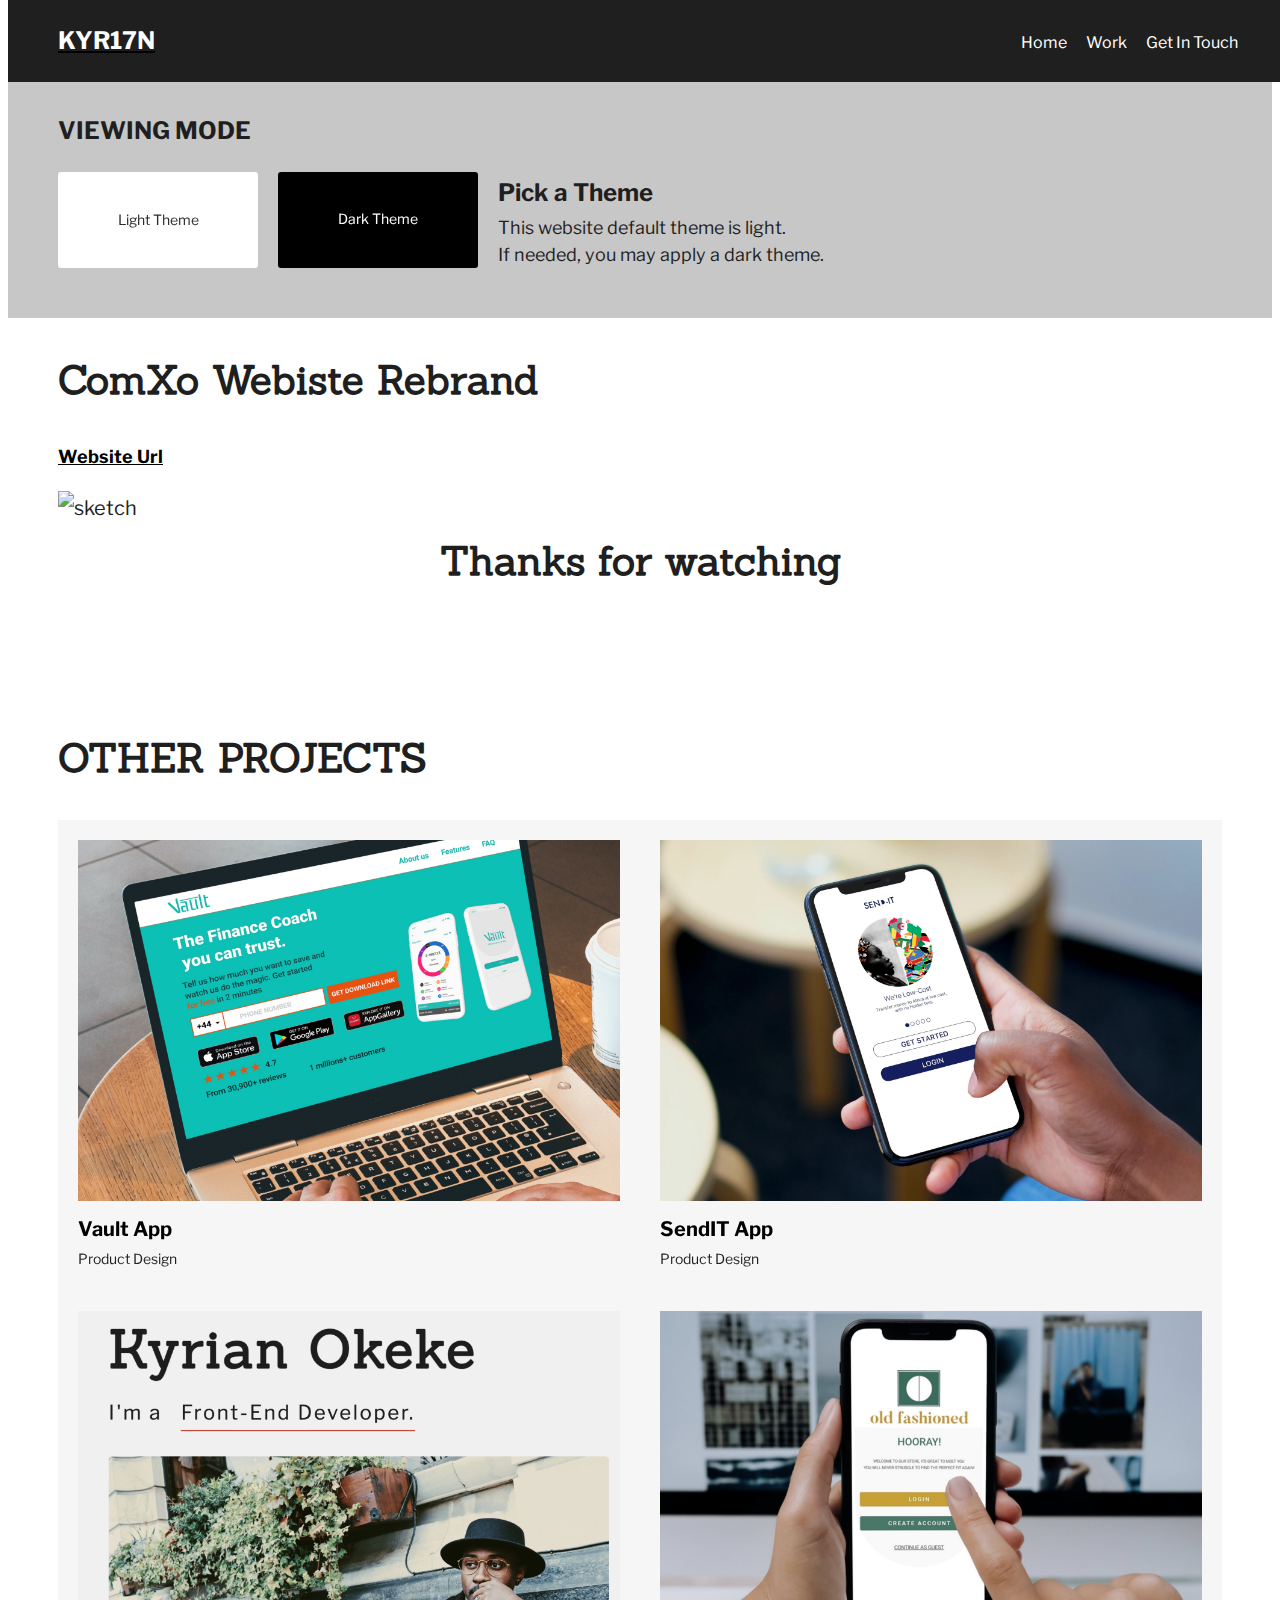
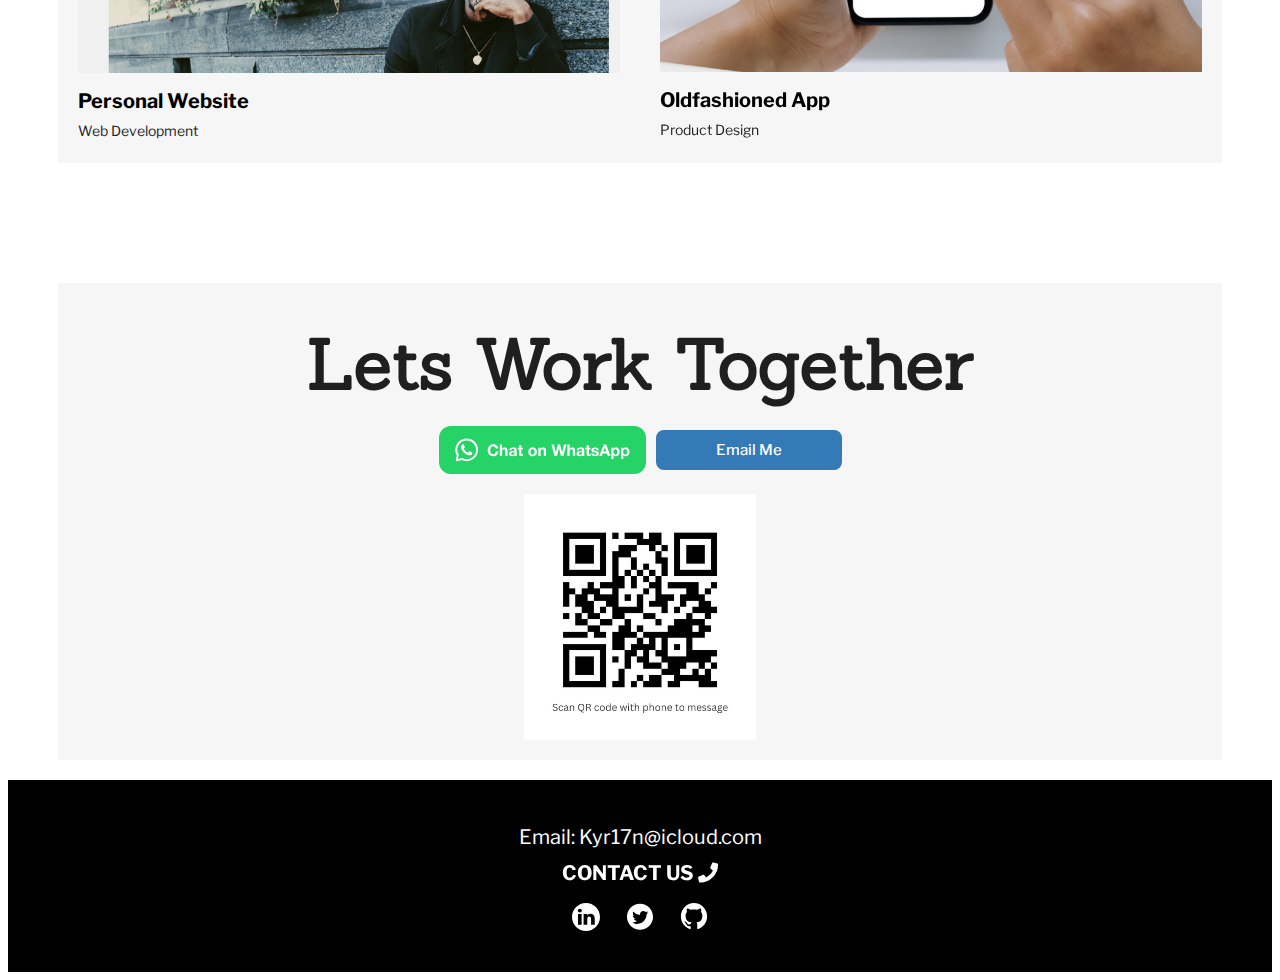
==== comxo.html @ 91126789 "update" ====
<!DOCTYPE html>
<html lang="en">

<head>
    <meta charset="UTF-8">
    <meta http-equiv="X-UA-Compatible" content="IE=edge">
    <meta name="viewport" content="width=device-width, initial-scale=1.0">
    <title>KyrianOkeke - Developer</title>
    <link rel="shortcut icon" href="assets/img/favicon.ico">
    <link rel="preconnect" href="https://fonts.googleapis.com">
    <link rel="preconnect" href="https://fonts.gstatic.com" crossorigin>
    <link href="https://fonts.googleapis.com/css2?family=Sanchez:ital@0;1&display=swap" rel="stylesheet">
    <link
        href="https://fonts.googleapis.com/css2?family=Libre+Franklin:ital,wght@0,100;0,200;0,300;0,400;0,500;0,600;0,700;1,100;1,200;1,300;1,400&display=swap"
        rel="stylesheet">
        <link rel="stylesheet" type="text/css"
        href="https://cdnjs.cloudflare.com/ajax/libs/normalize/8.0.1/normalize.min.css">
    <link rel="stylesheet" href="https://cdnjs.cloudflare.com/ajax/libs/font-awesome/5.15.3/css/all.min.css">
    <link rel="stylesheet" href="https://cdnjs.cloudflare.com/ajax/libs/animate.css/4.1.1/animate.min.css" />
    <link rel="stylesheet" type="text/css" href="assets/css/style.css">
    <link rel="stylesheet" type="text/css" href="assets/css/dark-theme.css">
</head>





<body>


    <div class="hamburger-menu">
        <div class="hamburger-icon-wrapper">
            <div class="hamburger-icon">
                <span></span>
                <span></span>
                <span></span>
            </div>
        </div>
        <ul class="menu-items">
            <li><a href="index.html">Home</a></li>
            <li><a href="index.html#work">Work</a></li>
            <li><a href="#contact">Contact</a></li>
        </ul>
    </div>

    <header class="page-header">
        <a href="index.html"  alt="kyrian logo image"> <h2 id="logo-image" class="page-header__item animate__animated animate__shakeY"> KYR17N</h2></a>

        <!-- <img src="assets/img/logo.svg" id="logo-image" class="page-header__item" alt="kyrian logo image"> -->


        <nav  id="nav-list" class="page-header__item">
            <ul role="menubar" class="navigation-list">
                <li role="presentation">
                    <a href="index.html" role="menuitem" class="navigation-list__item navigation-list__item--active">Home</a>
                </li>
                <li role="presentation">
                    <a href="index.html#work" role="menuitem"
                        class="navigation-list__item navigation-list__item--active ">Work</a>
                </li>
                <li role="presentation">
                    <a href="index.html#contact" role="menuitem" class="navigation-list__item navigation-list__item--active ">Get
                        In Touch</a>
                </li>

            </ul>
        </nav>
    </header>



    <div class="toggle-container__column">
        <!-- <div id="popup" class="popup-message">Scroll up to change to black theme☝🏽</div> -->
        <h2 class="toggle-container__column--h2">VIEWING MODE</h2>
        <div class="toggle-container__row">

            <button id="button_toggle_white" class="toggle-container__row--item hvr-grow"
            onclick="setBackgroundColor('white')">Light Theme</button>
        <button id="button_toggle_black" class="toggle-container__row--item hvr-grow"
            onclick="setBackgroundColor('black')">Dark Theme</button>


            <div class="toggle-container__row--item">
                <h2 class="text-padding">Pick a Theme</h2>
                <p class="text-padding"> This website default theme is light.<br>
                    If needed, you may apply a dark theme.
                </p>
            </div>
        </div>
    </div>

    <button onclick="scrollToTop()" id="backToTopBtn">
        <i class="fas fa-arrow-up"></i>
    </button>
    <main class="main">



        <section class="project-links">
            <div class="project-title">
            <h1>ComXo Webiste Rebrand</h1>
            </div>
            <h3> <a href="https://www.comxo.com">Website Url</a></h3>
                
                <div>
                    <img src="assets/img/projects/Oldfashioned/oldfashionedpg1.png" alt=" sketch " width="100%" height="auto">
                
                    <h1 class="thanks">Thanks for watching</h1>
                </div>
        

        <div id="other-projects">
            <h1>OTHER PROJECTS</h1>
            <!-- <div id="filter-buttons">
                <button class="filter-button active" data-category="all">All</button>
                <button class="filter-button active" data-category="ui-design">Design</button>
                <button class="filter-button active" data-category="development">Dev.</button>
            </div> -->
            <div class="project">
                <ul class="project-list">
                    <li class="item" data-category="ui-design">
                        <div class="project__item">
                            <div class="hvr-pulse-shrink">
                                <a href="vault.html" class="text-padding project-name"> <img
                                        src="assets/img/projects/Vault/vault-cover.png" class="project-image-cover"
                                        alt="kyrian hero image" width="100%" height="100%"> Vault App</a>
                                <p class="text-padding">Product Design</p>
                            </div>
                        </div>
                    </li>
                </ul>
                <ul class="project-list">
                    <li class="item" data-category="ui-design">
                        <div class="project__item">

                            <div class="hvr-pulse-shrink">
                                <a href="sendit.html" class="text-padding project-name"> <img
                                        src="assets/img/projects/Sendit/sendit-cover.png" class="project-image-cover"
                                        alt="kyrian hero image" width="100%" height="100%"> SendIT App</a>
                                <p class="text-padding">Product Design</p>
                            </div>
                        </div>
                    </li>
                </ul>
                


            </div>


            <div class="project">
                <ul class="project-list">
                    <li class="item" data-category="development">
                        <div class="project__item">

                            <div>
                                <a href="website.html" class="text-padding project-name"> <img src="assets/img/projects/website/website-cover.png" class="project-image-cover"
                                        alt="kyrian hero image" width="100%" height="100%"> Personal Website</a>
                                <p class="text-padding">Web Development</p>
                            </div>
                        </div>
                    </li>
                </ul>

                <ul class="project-list">
                    <li class="item" data-category="ui-design">
                        <div class="project__item">
                            <div class="hvr-pulse-shrink">
                                <a href="oldfashioned.html" class="text-padding project-name"> <img
                                        src="assets/img/projects/Oldfashioned/oldfashioned-cover.png"
                                        class="project-image-cover" alt="kyrian hero image" width="100%" height="100%">
                                    Oldfashioned App</a>
                                <p class="text-padding">Product Design</p>
                            </div>
                        </div>
                    </li>
                </ul>

            </div>

            <div class="project">
                <!-- <ul class="project-list">
                    <li class="item" data-category="development">
                        <div class="project__item">

                            <div>
                                <a href="#" class="text-padding project-name"> <img src="assets/img/projects/website/website-cover.png" class="project-image-cover"
                                        alt="kyrian hero image" width="100%" height="100%"> Personal Website</a>
                                <p class="text-padding">Web Development</p>
                            </div>
                        </div>
                    </li>
                </ul> -->
                <!-- <ul class="project-list">
                    <li class="item" data-category="development">
                        <div class="project__item">

                            <div>
                                <a href="#" class="text-padding project-name"> <img src="assets/img/blue_shades_color.png" class="project-image-cover"
                                        alt="kyrian hero image" width="100%" height="100%"> See project on GitHub</a>
                                <p class="text-padding">Web Development</p>
                            </div>
                        </div>
                    </li>
                </ul> -->
            </div>

        </div>


            <div id="contact">
                <div class="contact-container">
                    <h1>Lets Work Together</h1>
                    <!-- <a href="https://z0pwpeoz02m.typeform.com/to/NMuEanzP" target="_blank" rel="noopener noreferrer">
                    Get in touch
                </a><i class="fas fa-external-link-alt"></i> -->

                    <div class="contact-button__container">

                        <a aria-label="Chat on WhatsApp" href="https://wa.me/37067645911" class="whatsapp-button"
                            target="blank"> <img alt="Chat on WhatsApp"
                                src="assets/img/svg/WhatsAppButtonGreenLarge.svg" />
                        </a>

                        <a id="email-button" href="mailto:kyr17n@gmail.com">Email Me</a>
                    </div>
                    <img src="assets/img/QR_code.png" id="qr-code" width="20%" height="20%">

                </div>
</div>
            </section>

        
    </main>

    <footer class="page-footer1">


        <div class="page-footer">
            <!-- <p class="page-footer__paragraph"> Find me on</p> -->
            <div class="social-media">
                <div class="page-footer">
                    <p>Email: Kyr17n@icloud.com</p>
                    <a class="hvr-grow" href="tel:447564783844" >CONTACT US&nbsp;<i class="fas fa-phone"></i></a>
                </div>
                <!-- <p class="page-footer__paragraph"> Find me on</p> -->
                <a href="https://www.linkedin.com/in/kyrianokeke/" target="blank">
                    <svg class="social-media__item" height="28px"
                        style="fill-rule:evenodd;clip-rule:evenodd;stroke-linejoin:round;stroke-miterlimit:2;"
                        version="1.1" viewBox="0 0 512 512" width="30px" xml:space="preserve"
                        xmlns="http://www.w3.org/2000/svg" xmlns:serif="http://www.serif.com/"
                        xmlns:xlink="http://www.w3.org/1999/xlink">
                        <path
                            d="M256,0c141.29,0 256,114.71 256,256c0,141.29 -114.71,256 -256,256c-141.29,0 -256,-114.71 -256,-256c0,-141.29 114.71,-256 256,-256Zm-80.037,399.871l0,-199.921l-66.464,0l0,199.921l66.464,0Zm239.62,0l0,-114.646c0,-61.409 -32.787,-89.976 -76.509,-89.976c-35.255,0 -51.047,19.389 -59.889,33.007l0,-28.306l-66.447,0c0.881,18.757 0,199.921 0,199.921l66.446,0l0,-111.65c0,-5.976 0.43,-11.95 2.191,-16.221c4.795,-11.935 15.737,-24.299 34.095,-24.299c24.034,0 33.663,18.34 33.663,45.204l0,106.966l66.45,0Zm-272.403,-296.321c-22.74,0 -37.597,14.95 -37.597,34.545c0,19.182 14.405,34.544 36.717,34.544l0.429,0c23.175,0 37.6,-15.362 37.6,-34.544c-0.43,-19.595 -14.424,-34.545 -37.149,-34.545Z" />
                    </svg>
                </a>

                <a href="https://twitter.com/kyrianokeke/">
                    <svg class="social-media__item" enable-background="new 0 0 56.693 56.693" height="30px" id="Layer_2"
                        version="1.1" viewBox="0 0 56.693 56.693" width="30px" xml:space="preserve"
                        xmlns="http://www.w3.org/2000/svg" xmlns:xlink="http://www.w3.org/1999/xlink">
                        <path
                            d="M28.348,5.157c-13.6,0-24.625,11.027-24.625,24.625c0,13.6,11.025,24.623,24.625,24.623c13.6,0,24.623-11.023,24.623-24.623  C52.971,16.184,41.947,5.157,28.348,5.157z M40.752,24.817c0.013,0.266,0.018,0.533,0.018,0.803c0,8.201-6.242,17.656-17.656,17.656  c-3.504,0-6.767-1.027-9.513-2.787c0.486,0.057,0.979,0.086,1.48,0.086c2.908,0,5.584-0.992,7.707-2.656  c-2.715-0.051-5.006-1.846-5.796-4.311c0.378,0.074,0.767,0.111,1.167,0.111c0.566,0,1.114-0.074,1.635-0.217  c-2.84-0.57-4.979-3.08-4.979-6.084c0-0.027,0-0.053,0.001-0.08c0.836,0.465,1.793,0.744,2.811,0.777  c-1.666-1.115-2.761-3.012-2.761-5.166c0-1.137,0.306-2.204,0.84-3.12c3.061,3.754,7.634,6.225,12.792,6.483  c-0.106-0.453-0.161-0.928-0.161-1.414c0-3.426,2.778-6.205,6.206-6.205c1.785,0,3.397,0.754,4.529,1.959  c1.414-0.277,2.742-0.795,3.941-1.506c-0.465,1.45-1.448,2.666-2.73,3.433c1.257-0.15,2.453-0.484,3.565-0.977  C43.018,22.849,41.965,23.942,40.752,24.817z" />
                    </svg>
                </a>

                <!--github logo icon-->
                <a href="https://github.com/Kyr17n" target="blank">

                    <svg class="social-media__item" height="30px" id="Layer_3"
                        style="enable-background:new 0 0 512 512;" version="1.1" viewBox="0 0 512 512" width="30px"
                        xml:space="preserve" xmlns="http://www.w3.org/2000/svg"
                        xmlns:xlink="http://www.w3.org/1999/xlink">

                        <g>
                            <path class="st0"
                                d="M256,32C132.3,32,32,134.8,32,261.7c0,101.5,64.2,187.5,153.2,217.9c11.2,2.1,15.3-5,15.3-11.1   c0-5.5-0.2-19.9-0.3-39.1c-62.3,13.9-75.5-30.8-75.5-30.8c-10.2-26.5-24.9-33.6-24.9-33.6c-20.3-14.3,1.5-14,1.5-14   c22.5,1.6,34.3,23.7,34.3,23.7c20,35.1,52.4,25,65.2,19.1c2-14.8,7.8-25,14.2-30.7c-49.7-5.8-102-25.5-102-113.5   c0-25.1,8.7-45.6,23-61.6c-2.3-5.8-10-29.2,2.2-60.8c0,0,18.8-6.2,61.6,23.5c17.9-5.1,37-7.6,56.1-7.7c19,0.1,38.2,2.6,56.1,7.7   c42.8-29.7,61.5-23.5,61.5-23.5c12.2,31.6,4.5,55,2.2,60.8c14.3,16.1,23,36.6,23,61.6c0,88.2-52.4,107.6-102.3,113.3   c8,7.1,15.2,21.1,15.2,42.5c0,30.7-0.3,55.5-0.3,63c0,6.1,4,13.3,15.4,11C415.9,449.1,480,363.1,480,261.7   C480,134.8,379.7,32,256,32z" />
                        </g>
                    </svg>
                </a>

            </div>
        </div>
    </footer>


    <script src="assets/js/work.js"></script>
    
    <script src="assets/js/vanta.globe.min.js"></script>
    
</body>

</html>
---- assets/css/style.css ----
.element {
  opacity: 0;
  transition: opacity 0.5s 0.3s; /* Delayed transition with 0.5s delay */
}

.element.animate {
  opacity: 1;
}

  
  
.hvr-grow {
    display: inline-block;
    vertical-align: middle;
    transform: translateZ(0);
    box-shadow: 0 0 1px rgba(0, 0, 0, 0);
    backface-visibility: hidden;
    -moz-osx-font-smoothing: grayscale;
    transition-duration: 0.3s;
    transition-property: transform;
}

.hvr-grow:hover,
.hvr-grow:focus,
.hvr-grow:active {
    transform: scale(1.1);
}


/* Pulse Shrink */
@-webkit-keyframes hvr-pulse-shrink {
    to {
      -webkit-transform: scale(0.9);
      transform: scale(0.9);
    }
  }
  @keyframes hvr-pulse-shrink {
    to {
      -webkit-transform: scale(0.9);
      transform: scale(0.9);
    }
  }
  .hvr-pulse-shrink {
    display: inline-block;
    vertical-align: middle;
    -webkit-transform: perspective(1px) translateZ(0);
    transform: perspective(1px) translateZ(0);
    box-shadow: 0 0 1px rgba(0, 0, 0, 0);
  }
  .hvr-pulse-shrink:hover, .hvr-pulse-shrink:focus, .hvr-pulse-shrink:active {
    -webkit-animation-name: hvr-pulse-shrink;
    animation-name: hvr-pulse-shrink;
    -webkit-animation-duration: 0.9s;
    animation-duration: 0.9s;
    -webkit-animation-timing-function: linear;
    animation-timing-function: linear;
    -webkit-animation-iteration-count: infinite;
    animation-iteration-count: infinite;
    -webkit-animation-direction: alternate;
    animation-direction: alternate;
  }
  
  /* Push */
  @-webkit-keyframes hvr-push {
    50% {
      -webkit-transform: scale(0.8);
      transform: scale(0.8);
    }
    100% {
      -webkit-transform: scale(1);
      transform: scale(1);
    }
  }
  @keyframes hvr-push {
    50% {
      -webkit-transform: scale(0.8);
      transform: scale(0.8);
    }
    100% {
      -webkit-transform: scale(1);
      transform: scale(1);
    }
  } 

.popup-message {
    position: fixed;
    top: 200px;
    left: 50%;
    transform: translateX(-50%);
    background-color: lightgray;
    color: #000000;
    padding: 10px 20px;
    border-radius: 5px;
    box-shadow: 0 2px 4px rgba(0, 0, 0, 0.2);
    font-size: 16px;
    z-index: 9999;
}


#typed-text {
    border-bottom: 2px solid #e34234;
    margin: 0;
}


@keyframes blink-animation {

    0%,
    100% {
        opacity: 0;
    }

    50% {
        opacity: 1;
    }
}


#filter-buttons {
    display: inline-block;
    background-color: rgba(128, 128, 128, 0.195);
    margin-bottom: 20px;
}

.filter-button {
    margin: 0px;
    padding: 6px 12px;
    border: none;
    border-radius: 0px;
    background: none;
    color: #000000;
    cursor: pointer;
}

.filter-button:focus {
    outline: none;
    color: #ffffff;
    border: 1px solid #e34234;
    background-color: #e34234;
}

.filter-button:hover {
    text-decoration: none;
    background-color:#e34234;
    color: #fff;
}




#backToTopBtn {
    display: none;
    position: fixed;
    bottom: 20px;
    right: 20px;
    z-index: 99;
    font-size: 16px;
    padding: 10px;
    border: 2px solid#e34234;
    background-color:#e34234;;
    color: #fff;
    cursor: pointer;
}

#backToTopBtn.show {
    display: block;
}

.project-title {
    position: sticky;
    top: 82px; /* Adjust the value to be equal to the height of your page header */
    background-color: #fff; /* Adjust the background color if needed */
    z-index: 999; /* Adjust the z-index as per your requirement */
    /* Other styles for the sticky element */
}

body {
    font-family: 'Libre Franklin', sans-serif;
    font-weight: 400;
    font-size: 20px;
    line-height: 1.75;
    transition: background-color 0.3s ease;
    background-color: #ffffff;
    color: #1f1f1f;

}

.main {
    padding-left: 150px;
    padding-right: 150px;
}

a {
    color: black;
    text-decoration: underline;
}

a:visited {

    text-decoration: none;
}

a:hover,
a:focus {

    border-bottom: 2px solid black;

}

a:active {
    color: black;
}


* {
    box-sizing: border-box;
}


.navigation-list__item {
    font-size: 16px;
    color: #808080;
    text-decoration: none;
    
}

.navigation-list__item:hover,
.navigation-list__item:focus {

    color: rgb(255, 255, 255);
    text-decoration: none;
    border-bottom: 2px solid #e34234;
}

.navigation-list__item--active {

    color: rgb(255, 255, 255);
}


.navigation-list {
    list-style-type: none;
    display: inline;

}

.navigation-list li {
    display: inline-block;
    margin-left: 15px;
}



.info {
    list-style-type: none;
    padding: 0;
    margin: 20px 0 0 0;

}

.info h2 {
    font-weight: 400;
    font-size: 20px;
    font-style: italic;
    padding-bottom: 10px;
    margin: 0;

}

.info li {
    display: inline-block;
    justify-content: space-between;
    margin-right: 30px;
}

.info span {
    font-weight: bold;
    font-style: normal;
    font-style: normal;
}

h1 {
    font-family: 'Sanchez', serif;
    font-size: 40px;
}

h2 {
    font-family: 'Libre Franklin', sans-serif;
    font-weight: 700;
    font-size: 24px;
}

h3 {
    font-family: 'Libre Franklin', sans-serif;
    font-weight: 700;
    font-size: 18px;
}



button {
    border: none;
    font-family: inherit;
    background-color: black;
    color: white;
    text-decoration: none;
    padding: 10px;
    border-radius: 3px;
    border-bottom: 2px solid rgba(0, 0, 0, 0.3);
}


button:hover,
button:focus {
    opacity: 0.8;
    transition: 100ms;
}
button:active {
    opacity: 0.8;
}
button:visited {
    opacity: 0.8;
}
#button_toggle_black {
    height: auto;
    width: 100px;
    background-color: #000000;
    color: #ffffff;
    font-size: 14px;
    padding: 0;
    cursor: pointer;
    padding: 5px;
}

#button_toggle_white {
    height: auto;
    width: 100px;
    background-color: #ffffff;
    color: #2b2b2b;
    font-size: 14px;
    border: none;
    padding: 0;
    cursor: pointer;



}



.profile__portrait {
    float: left;
    max-width: 50vw;
    margin-right: 40px;
    border-radius: 1%;
}


.toggle-container__column {

    background-color: rgba(111, 109, 109, 0.382);
    padding: 50px 150px 50px 150px;
    margin-top: 20px;

}


.toggle-container__row {

    width: 100%;
    display: flex;
}

.toggle-container__row p {

    font-size: 20px;
}
.toggle-container__row--item h2 span{
font-size: 18px;

}

.toggle-container__row--item p{
    font-size: 18px;
    line-height: 1.5;
    
    }
.toggle-container__row--item {
    margin-right: 20px;
    flex: 1 1 100px;
    max-width: 500px;
    max-height: auto;
    justify-content: space-between;
}
.toggle-container__column--h2 {
    padding-top: 20px;
}
.toggle-container__row--item:nth-child(2) {
    max-width: 200px;
    height: auto;
}

.toggle-container__row--item:nth-child(1) {
    max-width: 200px;
    height: auto;
}

.toggle-container__row--item:nth-child(3) {
    margin-right: 0px;
    margin-left: 0px;
    flex-basis: 400px;
    max-width: 500px;
    max-height: auto;
    font-size: 12px;
}

.text-padding {
    margin: 0;

}


#about-heading {
    padding: 50px 0px 20px 0px;
}

.hero-paragraph span {
    position: absolute;
}

#work {
    padding: 50px 0px 0px 0px;
}
#work h1 {
    padding: 10px 0px 0px 0px;
}
#other-projects{
    padding: 70px 0px 20px 0px;
}

.page-footer1 {
    width: 100%;
    color: #ffffff;
    background-color: #000000;
    padding: 20px 100px 20px 100px;
    clear: both;
    display: flex;
    flex-direction: row;
    text-align: center;



}

.page-footer {
    flex: 1 1 500px;
}

.page-footer p {
    margin-bottom: 0px;
}

.page-footer a {
    color: #fff;
    font-weight: 700;
    text-decoration: none;
   
}

.page-header {
    background-color: #1f1f1f;
    display: flex;
    width: 100%;
    padding: 20px 50px 20px 50px;
    position: fixed;
    top: 0;
    z-index: 999;
    align-items: center;
  
}

.page-header__item {
    flex: 0 1 50px;
    justify-content: space-between;

}

.page-header__item:last-child {
    flex-grow: 1;
    text-align: right;
}

.social-media__item {
    justify-content: space-between;
    margin: 10px;
    fill: white;
    text-decoration: none;
}


.hero-heading {
    font-size: 80px;
    padding-top: 20px;
    margin: 0;
    padding: 0;
    text-align: left;
    letter-spacing: 3px;
}

.hero-paragraph {
    font-size: 30px;
    text-align: left;
    margin: 0;
    letter-spacing: 3px;
}


#logo-image {
    
    color: #fff;
   
    text-decoration: none;
    margin: 0px;
}

.project {

    background-color: rgba(128, 128, 128, 0.074);
    display: flex;
    flex-direction: row;
    justify-content: space-evenly;

}

.project-list {
    display: flex;
    flex-direction: row;
    list-style: none;
    margin: 0px;
    padding: 20px;
    flex: 0 1 100%;
    max-width: 1000px;
    max-height: auto;
 

}

.project-list a {
    text-decoration: none;
    font-weight: bold;
}

.project-list a:hover {
    border-bottom: none;

}
.project-name:hover,
focus {
    text-decoration: underline;
   

}

.project-list p {
    font-size: 14px;
}


#contact {
    padding: 50px 0px 20px 0px;
    /* margin-top: 30px; */
    margin-bottom: 0px;
    text-align: center;
   
}

.contact-container {
    display: flex;
    flex-direction: column;
    margin-top: 50px;
    padding: 20px 0px 20px 0px;
    /* border: 1px solid gray; */
    background-color: rgba(128, 128, 128, 0.074);
    align-items: center;
    justify-content: center;
    

}


.contact-container a {
    margin-right: 10px;
    font-size: 20px;
    font-weight: 600;
}

#contact h1 {
    font-size: 70px;
    margin: 0;
}

.contact-button__container {
    display: inline-block;
    justify-content: center;

}


.contact-button__container {
    display: flex;
    justify-content: center;
    align-items: center;
}

.contact-button__container a {
    display: flex;
    align-items: center;
    text-decoration: none;
    margin-right: 10px;
}

.contact-button__container a:last-child {
    margin-right: 0;
}
.tools-section-wrapper{
    margin-bottom: 20px;
    padding: 20px;

background-color:rgba(128, 128, 128, 0.074);
}

.tools-section{
    display: flex;
    flex-wrap: wrap;
    justify-content: space-around;
}

.tools-section__item{
   
    align-items: center;
    flex-basis: 300px;
    
padding: 50px 50px 50px 50px;
}
.skills-wrapper {
   
    display: flex;
    justify-content: space-between;


}


.skills-column {
   
    flex-grow: 1;
    flex-shrink: 1;
    flex-basis: 1500px;
    
    background-color: rgba(128, 128, 128, 0.074);
    max-width: 1500px;
    padding: 20px;


}

.skills-column:first-child {
    margin-right: 40px;


}

.skills-column h2 {
    margin-top: 0;
    margin-bottom: 30px;
}

.professional-skills-container {
    margin: 0;
    padding: 0;
}

.personal-skills-container {
    margin: 0;
    padding: 0;
}

.professional-skills__item {
    list-style-type: none;
    margin-bottom: 30px;
    font-size: 14px;
    border-bottom: 1px solid rgba(128, 128, 128, 0.195);
    padding-bottom: 5px;
    font-weight: 500;
}

.personal-skills__item {
    list-style-type: none;
    margin-bottom: 30px;
    font-size: 14px;
    font-weight: 500;
    border-bottom: 1px solid rgba(128, 128, 128, 0.195);
    padding-bottom: 5px;
}

#skills {
    padding: 50px 0px 0px 0px;
}

.experience-section {
    flex-grow: 1;
    flex-shrink: 1;
    flex-basis: 500px;
   
    background-color: rgba(128, 128, 128, 0.074);
    max-width: 1000px;
    max-height: auto;
    padding: 20px;
    min-width: 250px;
}



.skills-column {
    
    flex-grow: 1;
    flex-shrink: 1;
    flex-basis: 1000px;
    
    background-color: rgba(128, 128, 128, 0.074);
    max-width: 1000px;
    max-height: 500px;
    padding: 20px;
    min-width: 250px;


}
.experience-section h2{
    padding-bottom: 10px;
}
.experience-section h2 span{
       
    font-style: italic;
}
.experience__item {
    margin-left: 10px;
    margin-bottom: 30px;
}

.experience-section-column{
    display: flex;
    justify-content: space-between;

}
.experience-section:first-child{
       
   margin-right: 40px;
}


.experience-container1 {

    padding: 0px;
    margin-bottom: 0px;
}
.experience-container {
    padding: 0px;
   
    margin-bottom: 0px;
}

#experience {
    padding: 50px 0px 0px 0px;
}
#experience h1 {
    padding: 10px 0px 0px 0px;
    margin-top: 10px;
}


#email-button {
    display: inline-block;
    font-family: 'Libre Franklin', sans-serif;
    padding: 7px 60px;
    background-color: #337ab7;
    color: #fff;
    text-decoration: none;
    border-radius: 8px;
    font-weight: 500;
    font-size: 15px;
    /* border-bottom: 1px solid white; */

}


#email-button:hover {
    border-bottom: none;

}

#email-button:focus {
    border-bottom: none;

}
.whatsapp-button:hover,
focus  {

    border-bottom: none;
    
}

.whatsapp-button:focus {
    border-radius: 12px;
    border-bottom: none;

}

#qr-code {
    margin-top: 20px;
}


.hamburger-menu {
    display: none;
}

.thanks{
    width: 100%;
    text-align: center;
    padding: 0px 0px 30px 0px;
    font-size: 40px;
    margin: 0;
}







@media  screen and (min-width: 769px) {
    .main {
        padding-left: 50px;
        padding-right: 50px;

    }

    .toggle-container__column {

        padding: 50px 50px 50px 50px;

    }

}


/* Mobile-specific styles */
@media screen and (max-width: 768px) {
    .project-title {
        position: sticky;
        top: 60px; /* Adjust the value to be equal to the height of your page header */
        background-color: #ffffff; /* Adjust the background color if needed */
        z-index: 999; /* Adjust the z-index as per your requirement */
        /* Other styles for the sticky element */
    }
    .popup-message {
        position: fixed;
        top: 200px;
        /* Adjust the value based on the height of your header */
        left: 50%;
        transform: translateX(-50%);
        background-color: lightgray;
        color: #000000;
        padding: 10px 20px;
        border-radius: 5px;
        box-shadow: 0 2px 4px rgba(0, 0, 0, 0.2);
        font-size: 16px;
        z-index: 9999;
    }

    .thanks{
        width: 100%;
        text-align: center;
        padding: 0px 0px 30px 0px;
        font-size: 25px;
        margin: 0;
    }
    

    #typed-text {
        border-bottom: 2px solid #e34234;
        margin: 0;
    }


    @keyframes blink-animation {

        0%,
        100% {
            opacity: 0;
        }

        50% {
            opacity: 1;
        }
    }

    #filter-buttons {
        display: inline-block;
        background-color: rgba(128, 128, 128, 0.195);
        margin-bottom: 20px;
    }

    .filter-button {
        margin: 0px;
        padding: 6px 12px;
        border: none;
        border-radius: 0px;
        background: none;
        color: #000000;
        cursor: pointer;
    }

    .filter-button:focus {
        outline: none;
        color: #ffffff;
        border: 1px solid #e34234;
        background-color: #e34234;
    }

    .filter-button:hover {
        text-decoration: underline;
        background-color: #e34234;
        color: #fff;
    }


    #backToTopBtn {
        display: none;
        position: fixed;
        bottom: 50px;
        right: 20px;
        z-index: 99;
        font-size: 16px;
        padding: 10px;
        border: 2px solid #e34234;
        background-color: #e34234;
        color:#e0dede;
        cursor: pointer;
    }

    #backToTopBtn.show {
        display: block;
    }



    body {
        font-family: 'Libre Franklin', sans-serif;
        font-weight: 400;
        font-size: 16px;
        line-height: 1.75;
        transition: background-color 0.3s ease;
        background-color: #ffffff;
        color: #1f1f1f;
        line-height: 1.9;

    }

    .main {
        padding-left: 20px;
        padding-right: 20px;
    }

    a {
        color: black;
        text-decoration: underline;
    }

    a:visited {

        text-decoration: none;
    }

    a:hover,
    a:focus {

        border-bottom: 2px solid black;

    }

    a:active {
        color: black;
    }


    * {
        box-sizing: border-box;
    }


    .navigation-list {
        list-style-type: none;
        display: none

    }

    .info {
        list-style-type: none;
        padding: 0;
        margin: 20px 0 0 0;

    }

    .info h2 {
        font-weight: 400;
        font-size: 20px;
        font-style: italic;
        padding-bottom: 10px;
        margin: 0;

    }

    .info li {
        display: inline-block;
        justify-content: space-between;
        margin-right: 30px;
    }

    .info span {
        font-weight: bold;
        font-style: normal;
        font-style: normal;
    }

    h1 {
        font-family: 'Sanchez', serif;
        font-size: 24px;
    }

    h2 {
        font-family: 'Libre Franklin', sans-serif;
        font-weight: 700;
        font-size: 20px;
    }

    h3 {
        font-family: 'Libre Franklin', sans-serif;
        font-weight: 700;
        font-size: 16px;
    }



    button {
        border: none;
        font-family: inherit;
        background-color: black;
        color: white;
        text-decoration: none;
        padding: 10px;
        border-radius: 3px;
        border-bottom: 2px solid rgba(0, 0, 0, 0.3);
    }

    button:hover,
    button:focus {
        opacity: 0.8;
    }




    .profile__portrait {
        float: none;
        max-width: 100%;
        margin-right: 20px;
        border-radius: 1%;
    }


    #button_toggle_black {
        background-color: #1f1f1f;
        color: #ffffff;
        font-size: 12px;
        border: none;
        width: 1500px;
        font-weight: bold;
    }

    #button_toggle_white {
        background-color: #ffffff;
        color: #2b2b2b;
        font-size: 12px;
        border: none;
        width: 1500px;
        font-weight: bold;
    }


    .toggle-container__row p {
        font-size: 16px;
        text-align: center;

    }

    .toggle-container__row h2 {
        font-size: 14px;
    }

    .toggle-container__column {
        display: flex;
        flex-direction: column;
        background-color: rgba(128, 128, 128, 0.195);
        padding: 20px 20px 20px 20px;
        flex: 1 1 500px;
        /* margin-top: 100px; */
    }


    .toggle-container__row {
        width: 100%;
        display: flex;
        flex-direction: column;
        flex-grow: 1;
        flex-shrink: 1;
    }


    .toggle-container__row--item {
        margin-bottom: 10px;
        flex: 1 1 100px;
        max-width: 100%;
        max-height: 40px;
        justify-content: space-between;
    }
    .toggle-container__row--item h2{
        display: none;

    }
   

    .toggle-container__row--item:nth-child(2) {
        max-width: 100%;
        height: auto;
    }
    
    .toggle-container__row--item:nth-child(1) {
        max-width: 100%;
        height: auto;
    }

    /* .toggle-container__row--item:nth-child(3) { order: 2; } */

    .text-padding {
        margin: 0;

    }

    #about-heading {
        padding: 50px 0px 20px 0px;
    }
   

    .hero-paragraph span {
        position: absolute;
    }

    #work {
        padding: 30px 0px 20px 0px;
    }

    #other-projects{
        padding: 30px 0px 20px 0px;
    }
    
    /* 
    .about-detail {
        max-width: 100;
    } */
    .page-footer1 {
        width: 100%;
        color: #ffffff;
        background-color: #000000;
        padding: 20px 20px 20px 20px;
        clear: both;
        display: flex;
        flex-direction: column;
        text-align: center;
        border-top: 1px solid white ;



    }

    .page-footer {
        flex: 1 1 100px;
        justify-content: center;
        align-items: center;
        align-self: center;
        margin-bottom: 10px;
    }


    #nav-list{
        display: none;
    }
    .page-header {
        background-color: black;
        display: flex;
        width: 100%;
        padding: 10px 20px 10px 20px;
        position: fixed;
        top: 0;
        z-index: 999;
    
    }

    .page-header__item:last-child {
        flex-grow: 1;
        text-align: right;
    }

    .social-media__item {
        justify-content: space-between;
        fill: #ededed;
    }


    .hero-heading {
        font-size: 40px;
        padding-top: 0px;
        padding-bottom: 10px;
        margin: 0;
        text-align: left;
        letter-spacing: 1px;
    }

    .hero-paragraph {
        font-size: 20px;
        text-align: left;
        margin: 0;
        letter-spacing: 0px;
    }


    #logo-image {
        /* width: 2em; */
        height: 2em;
    }


    .project {

        background-color: rgba(128, 128, 128, 0.074);
        display: flex;
        flex-direction: column;
        justify-content: space-evenly;

    }

    .project-list {
        display: flex;
        flex-direction: row;
        list-style: none;
        margin: 0px;
        padding: 20px;
        flex: 0 1 100%;
        max-width: 800px;
        max-height: auto;

    }

    .project-list a {
        text-decoration: none;
        font-weight: bold;
    }

    .project-list a:hover {
        border-bottom: none;

    }

    .project-image-cover:hover,
    focus,
    active {
        border: 5px solid gray;
    }
   
    .project-name:hover,
    focus {
        text-decoration: underline;

    }

    .project-list p {
        font-size: 14px;
    }


    #contact {
        padding: 20px 0px 20px 0px;
        margin-bottom: 0px;
        text-align: center;

    }


    .contact-container {
        margin-top: 50px;
        padding: 20px 0px 20px 0px;
        /* border: 1px solid gray; */
        background-color: rgba(128, 128, 128, 0.074);

    }

    .contact-container a {
        margin-right: 10px;
        font-size: 20px;
        font-weight: 600;
    }

    #contact h1 {
        font-size: 24px;
    }

    .contact-button__container {
        display: inline-block;
        justify-content: center;

    }


    .contact-button__container {
        display: flex;
        flex-direction: column;
        justify-content: center;
        align-items: center;
    }

    .contact-button__container a {
        margin-bottom: 10px;
        padding-bottom: 10px;
        display: flex;
        align-items: center;
        text-decoration: none;
        margin-right: 10px;
    }

    .contact-button__container a:last-child {
        margin-right: 0;
    }


    .skills-wrapper {
        /* background-color: rgba(128, 128, 128, 0.195); */
        display: flex;
        flex-direction: column;
        justify-content: space-between;


    }


    .skills-column {
        /* margin-right: 40px; */
        flex-grow: 1;
        flex-shrink: 1;
        flex-basis: 1000px;
        /* border: 1px solid gray; */
        background-color: rgba(128, 128, 128, 0.074);
        max-width: 1000px;
        max-height: 500px;
        padding: 20px;
        min-width: 250px;


    }

    .skills-column:first-child {
        margin-right: 0px;
        margin-bottom: 20px;


    }

    .skills-column h2 {
        margin-top: 0;
        margin-bottom: 30px;
    }

    .professional-skills-container {
        margin: 0;
        padding: 0;
    }

    .personal-skills-container {
        margin: 0;
        padding: 0;
    }

    .professional-skills__item {
        list-style-type: none;
        margin-bottom: 30px;
        font-size: 14px;
        border-bottom: 1px solid rgba(128, 128, 128, 0.195);
        padding-bottom: 5px;
        font-weight: 500;
    }

    .personal-skills__item {
        list-style-type: none;
        margin-bottom: 30px;
        font-size: 14px;
        font-weight: 500;
        border-bottom: 1px solid rgba(128, 128, 128, 0.195);
        padding-bottom: 5px;
    }

    #skills {
        padding: 30px 0px 0px 0px;
    }
    #skills h1{
        padding: 10px 0px 0px 0px;
    }

    .experience-section-column{
        display: flex;
        flex-direction: column;
        justify-content: space-between;
    
    }
    /* .experience-section:first-child{
        margin-right: 50px;
    
    } */
    
    .experience-section {
        margin: 0;
        padding: 20px;
    }
    .experience-section h2{
        padding-bottom: 10px;
        margin: 0;
        font-size: 16px;
    
    }
    .experience-section h2 span{
       
        font-style: italic;
    }
    .experience-section h3{

        font-size: 14px;
        margin: 0px;
    }
    .experience-section:first-child{
       margin-right: 0px;
        margin-bottom: 40px;
    }

    .experience__item {
        margin-bottom: 10px;
    }

    .experience-container {
        padding: 0px;
        list-style-type: none;
        margin-bottom: 40px;
    }

    .experience-container1 {
        padding: 0px;
        list-style-type: none;
        margin-bottom: 0px;
    }

    #experience {
        padding: 30px 0px 0px 0px;
    }
    #experience h1 {
        padding: 10px 0px 0px 0px;
    }


    #email-button {
        display: inline-block;
        font-family: 'Libre Franklin', sans-serif;
        padding: 4px 20px;
        background-color: #337ab7;
        color: #fff;
        text-decoration: none;
        border-radius: 8px;
        font-weight: 500;
        text-align: center;
        font-size: 15px;
        /* border-bottom: 1px solid white; */

    }

   
    #email-button:hover {
        border-bottom: 1px none;

    }

    #email-button:focus {
        border-bottom: none;

    }

    .whatsapp-button:hover,
    focus {
        border-radius: 12px;
        color: #000;

        border-bottom: none;
    }

    .whatsapp-button:focus {
        border-radius: 12px;
        border-bottom: 0px solid rgb(246, 0, 0);

    }

    /* .whatsapp-button {
        border-radius: 12px;
        border-bottom: 1px solid white;
         
      } */

    #qr-code {
        display: none;
        margin-top: 20px;
    }


    .hamburger-menu {
        display: inline;
        position: fixed;
        top: 50px;
        right: 20px;
        z-index: 9999;
    }

    .hamburger-icon {
        display: flex;
        flex-direction: column;
        justify-content: space-between;
        width: 14px;
        height: 14px;
        cursor: pointer;
    }

    .hamburger-icon span {
        width: 100%;
        height: 2px;
        background-color: #e0dede;
    }

    .menu-items {
        position: absolute;
        top: 30px;
        right: 0;
        background-color: #ffffff;
        padding: 10px;
        list-style: none;
        opacity: 0;
        pointer-events: none;
        transition: opacity 0.3s ease;
        border: 1px solid #000000;
    }

    .menu-items.show {
        opacity: 1;
        pointer-events: auto;
    }

    .menu-items li {
        margin-bottom: 10px;
    }

    .menu-items li a {
        color: #000000;
        text-decoration: none;
    }

    .menu-items li a:hover {
        color: #000000;
    }

    .hamburger-icon-wrapper {
        background-color: #e34234;
        padding: 10px 10px;
        border-radius: 50%;
        border: 2px solid #e34234;

    }
    .hamburger-icon-wrapper:hover{
        opacity: 0.9;
    }

    .tools-section-wrapper{
        margin-bottom: 20px;
        padding: 10px;
    
    background-color:rgba(128, 128, 128, 0.074);
    }
    
    .tools-section{
        display: flex;
        flex-wrap: wrap;
        justify-content: space-around;
    }
    
    .tools-section__item{
       
        align-items: center;
        
    padding: 20px 20px 20px 20px;
    flex-basis: 120px;
    }

}
---- assets/css/dark-theme.css ----
.body-black {
    background-color: #1f1f1f;
    color: #ffffff;

    .navigation-list__item {
        font-size: 16px;
        color: #808080;
        text-decoration: none;
       
    }
    .project-name{
        color: white;
    
    }
    .navigation-list__item:hover,
    .navigation-list__item:focus {

        color: rgb(255, 255, 255);
        text-decoration: none;
        border-bottom: 2px solid #e34234;
    }

    .navigation-list__item--active {

        color: rgb(255, 255, 255);
    }


    .navigation-list {
        list-style-type: none;
        display: inline;

    }

    .navigation-list li {
        display: inline-block;
        margin-left: 15px;
    }
    #filter-buttons {
        display: inline-block;
        background-color: rgba(128, 128, 128, 0.195);
        margin-bottom: 20px;
    }

    .filter-button {
        margin: 0px;
        padding: 6px 12px;
        border: none;
        border-radius: 0px;
        background: none;
        color: #ffffff;
        cursor: pointer;
    }

    .filter-button:focus {
        outline: none;
        color: #ffffff;
        border: 1px solid #e34234;
        background-color: #e34234;
    }

    .filter-button:hover {
        text-decoration: underline;
        background-color: #e34234;
        color: #fff;
        text-decoration: none;
    }
    .project-title {
        position: sticky;
        top: 83px; /* Adjust the value to be equal to the height of your page header */
        background-color: #1f1f1f; /* Adjust the background color if needed */
        z-index: 999; /* Adjust the z-index as per your requirement */
        /* Other styles for the sticky element */
    }
    .project-links h2, a {
        
        color: #fff;
    }
    .project-links h2, a:hover {
        border-bottom: 1px solid white;
      
    }
    
   
}






@media  screen and (min-width: 769px) {
    .main {
        padding-left: 50px;
        padding-right: 50px;

    }

    .toggle-container__column {

        padding: 50px 50px 50px 50px;

    }

}


/* Mobile-specific styles */
@media screen and (max-width: 768px) {
    .body-black {
        
        background-color: #1f1f1f;
        color: #ffffff;
        line-height: 1.9;
        font-size: 16px;

        .menu-items {
            position: absolute;
            top: 60px;
            right: 0;
            background-color: #000000;
            padding: 10px;
            list-style: none;
            opacity: 0;
            pointer-events: none;
            transition: opacity 0.3s ease;
            border: 1px solid #808080;
            ;
        }

        .menu-items.show {
            opacity: 1;
            pointer-events: auto;
        }

        .menu-items li {
            margin-bottom: 10px;
        }

        .menu-items li a {
            color: #ffffff;
            text-decoration: none;
        }

        .menu-items li a:hover {
            color: #ffffff;
        }

       
        .project-name{
            color: white;
    
        }

        #filter-buttons {
            display: inline-block;
            background-color: rgba(128, 128, 128, 0.195);
            margin-bottom: 20px;
        }
    
        .filter-button {
            margin: 0px;
            padding: 6px 12px;
            border: none;
            border-radius: 0px;
            background: none;
            color: #ffffff;
            cursor: pointer;
        }
    
        .filter-button:focus {
            outline: none;
            color: #ffffff;
            border: 1px solid #e34234;
            background-color: #e34234;
        }
    
        .filter-button:hover {
            text-decoration: underline;
            background-color: #e34234;
            color: #fff;
            text-decoration: none;
        }
       
        .project-title {
            position: sticky;
            top: 61px; /* Adjust the value to be equal to the height of your page header */
            background-color: #1f1f1f; /* Adjust the background color if needed */
            z-index: 999; /* Adjust the z-index as per your requirement */
            /* Other styles for the sticky element */
        }
        .project-list a {
            text-decoration: none;
            font-weight: bold;
        }
        
        .project-list a:hover {
            border-bottom: none;
        
        }
        .project-name:hover,
        focus {
            text-decoration: underline;
           
        
        }
       
    }
   
}
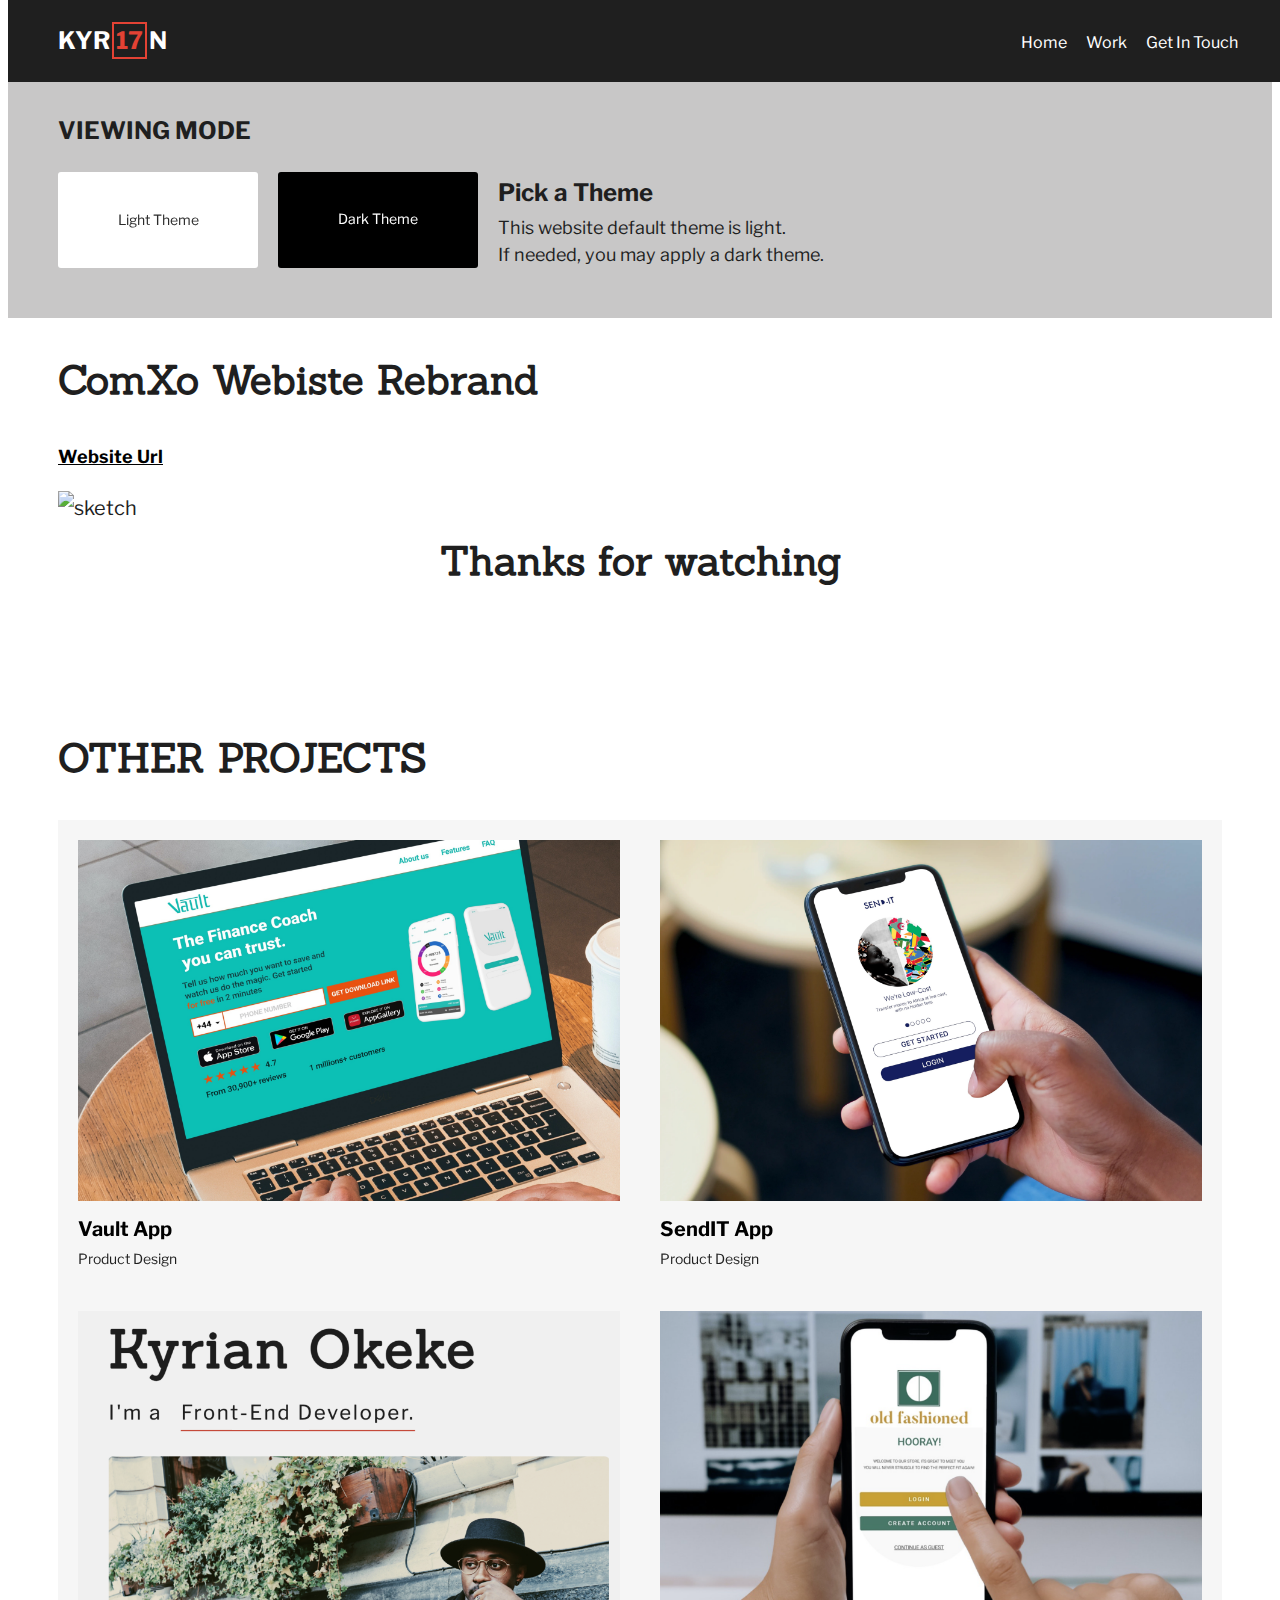
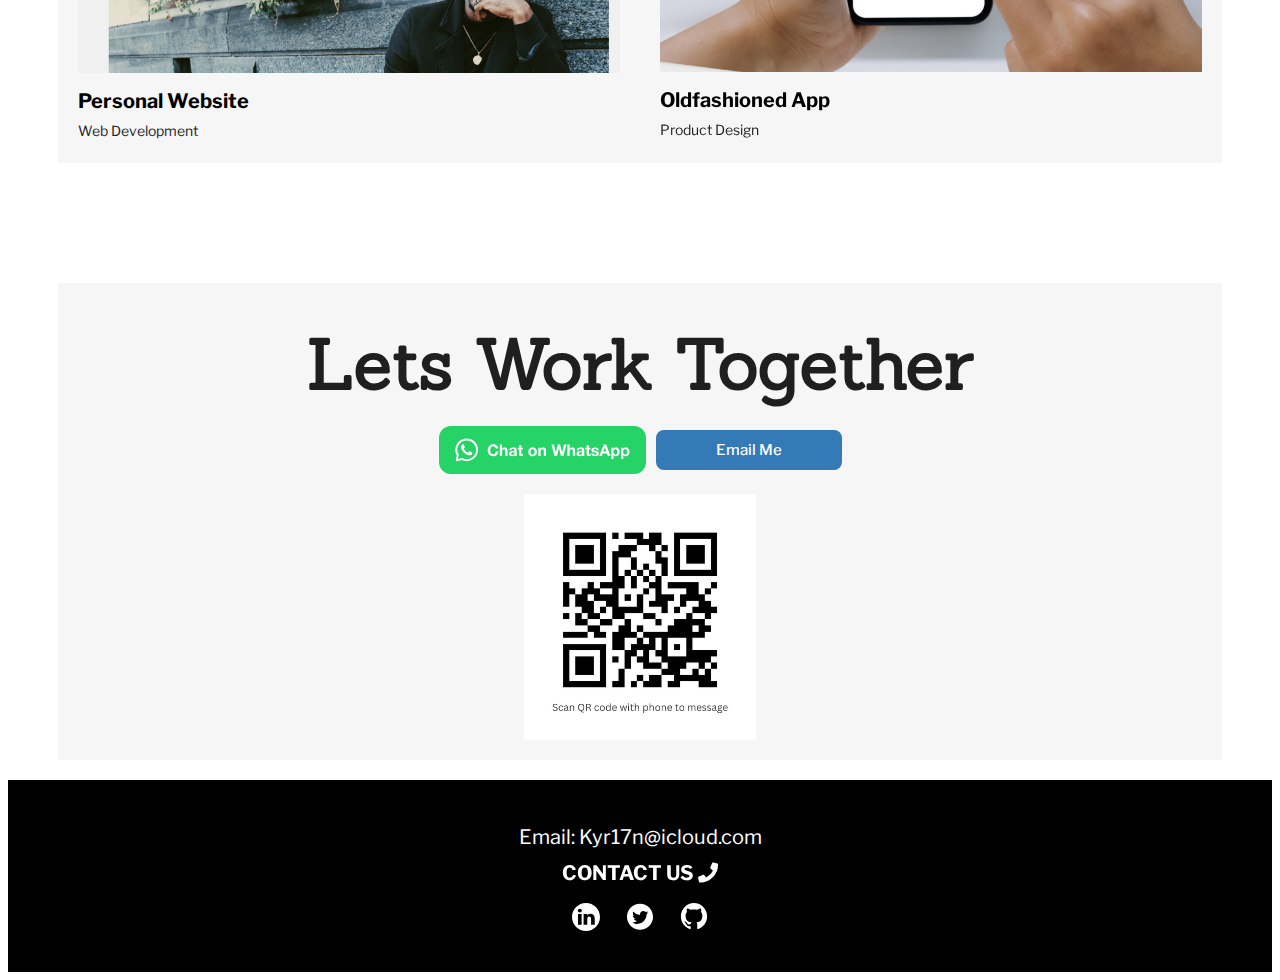
==== commit 1806e837: "general update" ====
--- a/comxo.html
+++ b/comxo.html
@@ -39,13 +39,13 @@
         <ul class="menu-items">
             <li><a href="index.html">Home</a></li>
             <li><a href="index.html#work">Work</a></li>
-            <li><a href="#contact">Contact</a></li>
+            <li><a href="index.html#contact">Contact</a></li>
         </ul>
     </div>
-
     <header class="page-header">
-        <a href="index.html"  alt="kyrian logo image"> <h2 id="logo-image" class="page-header__item animate__animated animate__shakeY"> KYR17N</h2></a>
-
+        <a href="index.html" alt="kyrian logo image">
+            <h2 id="logo-image" class="page-header__item animate__animated animate__shakeY "> KYR<span>17</span>N</h2>
+        </a>
         <!-- <img src="assets/img/logo.svg" id="logo-image" class="page-header__item" alt="kyrian logo image"> -->
 
 
--- a/assets/css/style.css
+++ b/assets/css/style.css
@@ -479,6 +479,16 @@
     align-items: center;
   
 }
+.page-header a {
+    text-decoration: none;
+     
+}
+
+.page-header a:hover, focus {
+    border-bottom: none;
+   
+     
+}
 
 .page-header__item {
     flex: 0 1 50px;
@@ -519,10 +529,29 @@
 #logo-image {
     
     color: #fff;
-   
-    text-decoration: none;
-    margin: 0px;
-}
+   text-decoration: none;
+    margin: 0px;  
+}
+#logo-image:hover {
+    
+    color: #e34234;
+   text-decoration: none;
+    margin: 0px;  
+}
+#logo-image:hover span{
+    border: 2px solid #ffffff;
+    color:  rgb(255, 255, 255)
+    
+}
+#logo-image span{
+    border: 2px solid #e34234;
+    padding: 2px;
+    margin: 2px;
+    
+    color:  #e34234;
+    
+}
+
 
 .project {
 
@@ -859,7 +888,7 @@
 @media screen and (max-width: 768px) {
     .project-title {
         position: sticky;
-        top: 60px; /* Adjust the value to be equal to the height of your page header */
+        top: 58px; /* Adjust the value to be equal to the height of your page header */
         background-color: #ffffff; /* Adjust the background color if needed */
         z-index: 999; /* Adjust the z-index as per your requirement */
         /* Other styles for the sticky element */
@@ -1245,10 +1274,6 @@
     }
 
 
-    #logo-image {
-        /* width: 2em; */
-        height: 2em;
-    }
 
 
     .project {
@@ -1466,13 +1491,13 @@
 
     .experience-container {
         padding: 0px;
-        list-style-type: none;
+       
         margin-bottom: 40px;
     }
 
     .experience-container1 {
         padding: 0px;
-        list-style-type: none;
+       
         margin-bottom: 0px;
     }
 
--- a/assets/css/dark-theme.css
+++ b/assets/css/dark-theme.css
@@ -80,7 +80,16 @@
         border-bottom: 1px solid white;
       
     }
-    
+    .page-header a {
+        text-decoration: none;
+         
+    }
+    
+    .page-header a:hover {
+        text-decoration: none;
+        border-bottom: none;
+         
+    }
    
 }
 
@@ -184,7 +193,7 @@
        
         .project-title {
             position: sticky;
-            top: 61px; /* Adjust the value to be equal to the height of your page header */
+            top: 58px; /* Adjust the value to be equal to the height of your page header */
             background-color: #1f1f1f; /* Adjust the background color if needed */
             z-index: 999; /* Adjust the z-index as per your requirement */
             /* Other styles for the sticky element */
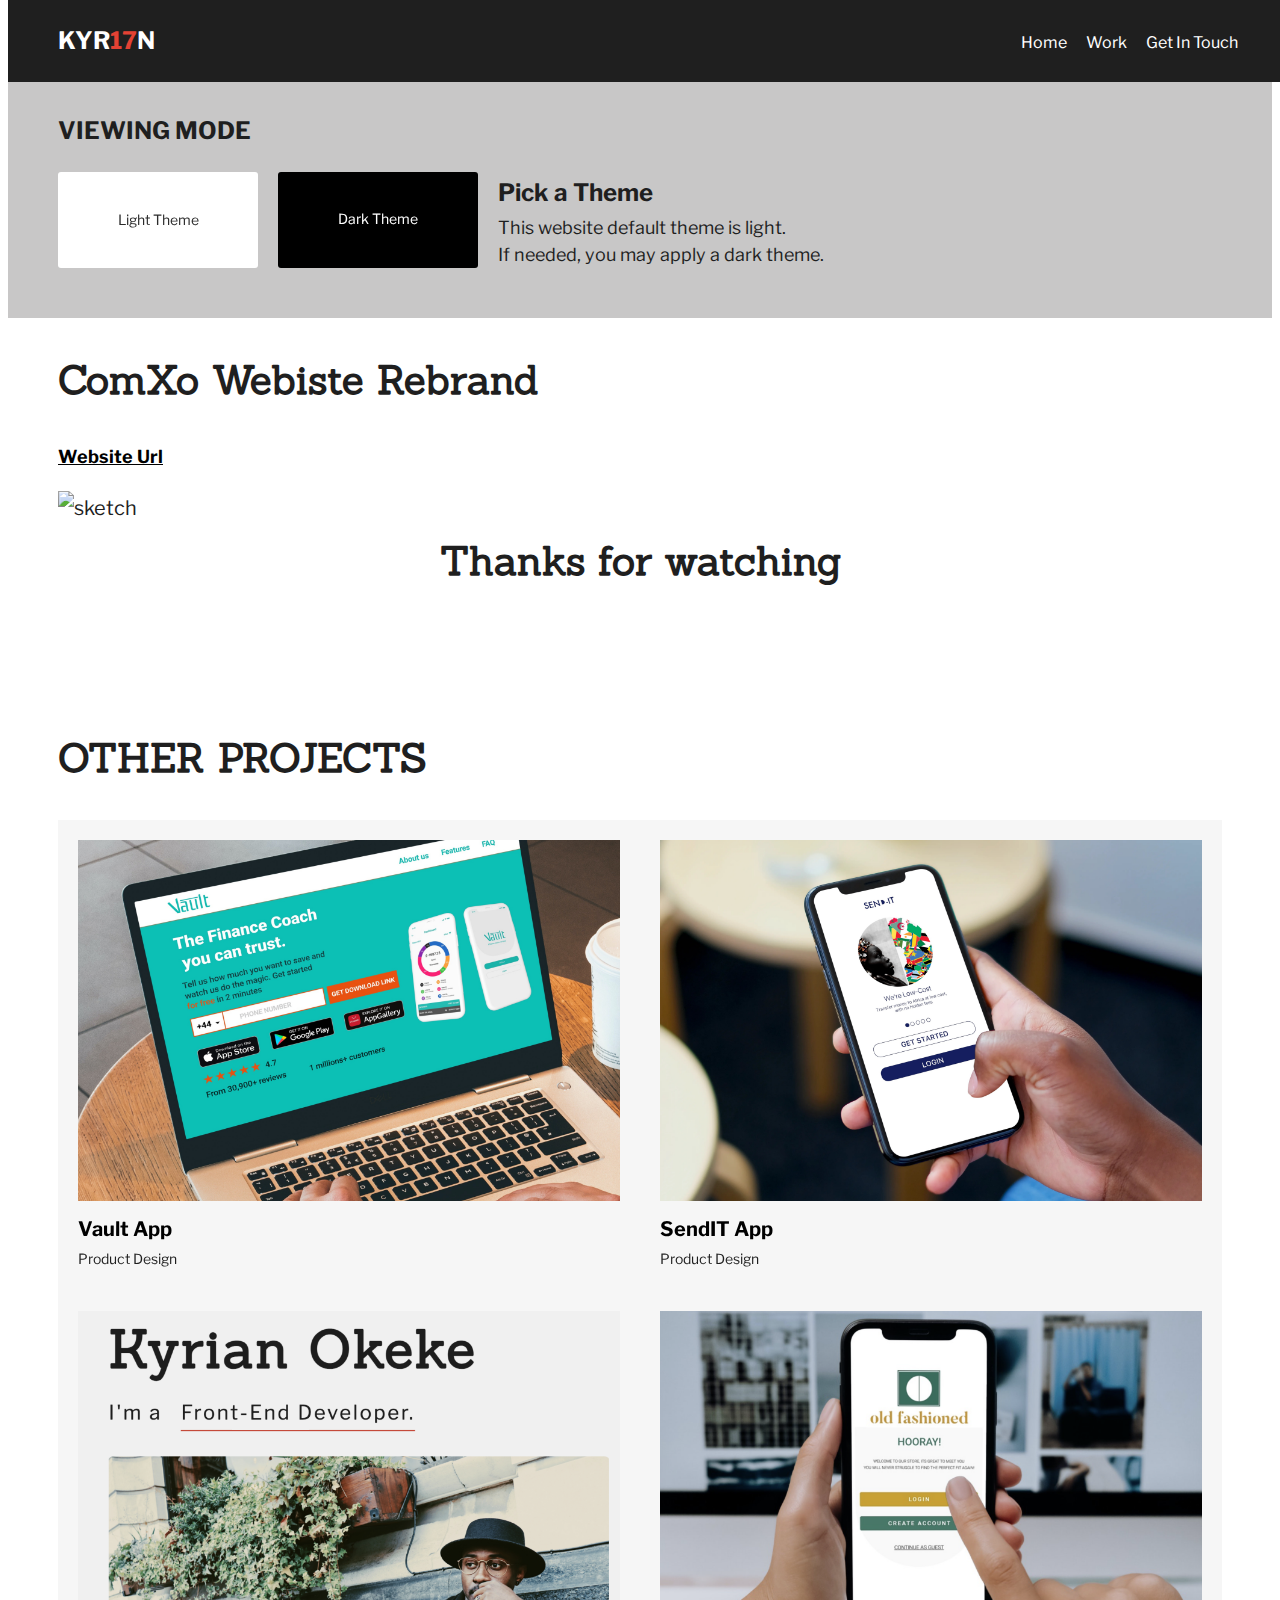
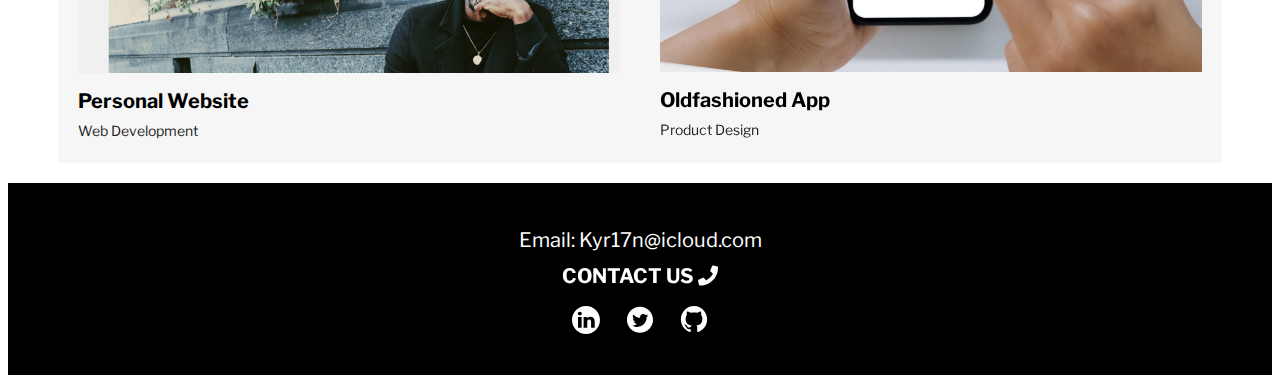
==== commit 181aa6b0: "update to site" ====
--- a/comxo.html
+++ b/comxo.html
@@ -13,7 +13,7 @@
     <link
         href="https://fonts.googleapis.com/css2?family=Libre+Franklin:ital,wght@0,100;0,200;0,300;0,400;0,500;0,600;0,700;1,100;1,200;1,300;1,400&display=swap"
         rel="stylesheet">
-        <link rel="stylesheet" type="text/css"
+    <link rel="stylesheet" type="text/css"
         href="https://cdnjs.cloudflare.com/ajax/libs/normalize/8.0.1/normalize.min.css">
     <link rel="stylesheet" href="https://cdnjs.cloudflare.com/ajax/libs/font-awesome/5.15.3/css/all.min.css">
     <link rel="stylesheet" href="https://cdnjs.cloudflare.com/ajax/libs/animate.css/4.1.1/animate.min.css" />
@@ -49,17 +49,19 @@
         <!-- <img src="assets/img/logo.svg" id="logo-image" class="page-header__item" alt="kyrian logo image"> -->
 
 
-        <nav  id="nav-list" class="page-header__item">
+        <nav id="nav-list" class="page-header__item">
             <ul role="menubar" class="navigation-list">
                 <li role="presentation">
-                    <a href="index.html" role="menuitem" class="navigation-list__item navigation-list__item--active">Home</a>
+                    <a href="index.html" role="menuitem"
+                        class="navigation-list__item navigation-list__item--active">Home</a>
                 </li>
                 <li role="presentation">
                     <a href="index.html#work" role="menuitem"
                         class="navigation-list__item navigation-list__item--active ">Work</a>
                 </li>
                 <li role="presentation">
-                    <a href="index.html#contact" role="menuitem" class="navigation-list__item navigation-list__item--active ">Get
+                    <a href="index.html#contact" role="menuitem"
+                        class="navigation-list__item navigation-list__item--active ">Get
                         In Touch</a>
                 </li>
 
@@ -75,9 +77,9 @@
         <div class="toggle-container__row">
 
             <button id="button_toggle_white" class="toggle-container__row--item hvr-grow"
-            onclick="setBackgroundColor('white')">Light Theme</button>
-        <button id="button_toggle_black" class="toggle-container__row--item hvr-grow"
-            onclick="setBackgroundColor('black')">Dark Theme</button>
+                onclick="setBackgroundColor('white')">Light Theme</button>
+            <button id="button_toggle_black" class="toggle-container__row--item hvr-grow"
+                onclick="setBackgroundColor('black')">Dark Theme</button>
 
 
             <div class="toggle-container__row--item">
@@ -98,88 +100,93 @@
 
         <section class="project-links">
             <div class="project-title">
-            <h1>ComXo Webiste Rebrand</h1>
+                <h1>ComXo Webiste Rebrand</h1>
             </div>
             <h3> <a href="https://www.comxo.com">Website Url</a></h3>
-                
-                <div>
-                    <img src="assets/img/projects/Oldfashioned/oldfashionedpg1.png" alt=" sketch " width="100%" height="auto">
-                
-                    <h1 class="thanks">Thanks for watching</h1>
-                </div>
-        
-
-        <div id="other-projects">
-            <h1>OTHER PROJECTS</h1>
-            <!-- <div id="filter-buttons">
+
+            <div>
+                <img src="assets/img/projects/Oldfashioned/oldfashionedpg1.png" alt=" sketch " width="100%"
+                    height="auto">
+
+                <h1 class="thanks">Thanks for watching</h1>
+            </div>
+
+
+            <div id="other-projects">
+                <h1>OTHER PROJECTS</h1>
+                <!-- <div id="filter-buttons">
                 <button class="filter-button active" data-category="all">All</button>
                 <button class="filter-button active" data-category="ui-design">Design</button>
                 <button class="filter-button active" data-category="development">Dev.</button>
             </div> -->
-            <div class="project">
-                <ul class="project-list">
-                    <li class="item" data-category="ui-design">
-                        <div class="project__item">
-                            <div class="hvr-pulse-shrink">
-                                <a href="vault.html" class="text-padding project-name"> <img
-                                        src="assets/img/projects/Vault/vault-cover.png" class="project-image-cover"
-                                        alt="kyrian hero image" width="100%" height="100%"> Vault App</a>
-                                <p class="text-padding">Product Design</p>
-                            </div>
-                        </div>
-                    </li>
-                </ul>
-                <ul class="project-list">
-                    <li class="item" data-category="ui-design">
-                        <div class="project__item">
-
-                            <div class="hvr-pulse-shrink">
-                                <a href="sendit.html" class="text-padding project-name"> <img
-                                        src="assets/img/projects/Sendit/sendit-cover.png" class="project-image-cover"
-                                        alt="kyrian hero image" width="100%" height="100%"> SendIT App</a>
-                                <p class="text-padding">Product Design</p>
-                            </div>
-                        </div>
-                    </li>
-                </ul>
-                
-
-
-            </div>
-
-
-            <div class="project">
-                <ul class="project-list">
-                    <li class="item" data-category="development">
-                        <div class="project__item">
-
-                            <div>
-                                <a href="website.html" class="text-padding project-name"> <img src="assets/img/projects/website/website-cover.png" class="project-image-cover"
-                                        alt="kyrian hero image" width="100%" height="100%"> Personal Website</a>
-                                <p class="text-padding">Web Development</p>
-                            </div>
-                        </div>
-                    </li>
-                </ul>
-
-                <ul class="project-list">
-                    <li class="item" data-category="ui-design">
-                        <div class="project__item">
-                            <div class="hvr-pulse-shrink">
-                                <a href="oldfashioned.html" class="text-padding project-name"> <img
-                                        src="assets/img/projects/Oldfashioned/oldfashioned-cover.png"
-                                        class="project-image-cover" alt="kyrian hero image" width="100%" height="100%">
-                                    Oldfashioned App</a>
-                                <p class="text-padding">Product Design</p>
-                            </div>
-                        </div>
-                    </li>
-                </ul>
-
-            </div>
-
-            <div class="project">
-                <!-- <ul class="project-list">
+                <div class="project">
+                    <ul class="project-list">
+                        <li class="item" data-category="ui-design">
+                            <div class="project__item">
+                                <div class="hvr-pulse-shrink">
+                                    <a href="vault.html" class="text-padding project-name"> <img
+                                            src="assets/img/projects/Vault/vault-cover.png" class="project-image-cover"
+                                            alt="kyrian hero image" width="100%" height="100%"> Vault App</a>
+                                    <p class="text-padding">Product Design</p>
+                                </div>
+                            </div>
+                        </li>
+                    </ul>
+                    <ul class="project-list">
+                        <li class="item" data-category="ui-design">
+                            <div class="project__item">
+
+                                <div class="hvr-pulse-shrink">
+                                    <a href="sendit.html" class="text-padding project-name"> <img
+                                            src="assets/img/projects/Sendit/sendit-cover.png"
+                                            class="project-image-cover" alt="kyrian hero image" width="100%"
+                                            height="100%"> SendIT App</a>
+                                    <p class="text-padding">Product Design</p>
+                                </div>
+                            </div>
+                        </li>
+                    </ul>
+
+
+
+                </div>
+
+
+                <div class="project">
+                    <ul class="project-list">
+                        <li class="item" data-category="development">
+                            <div class="project__item">
+
+                                <div>
+                                    <a href="website.html" class="text-padding project-name"> <img
+                                            src="assets/img/projects/website/website-cover.png"
+                                            class="project-image-cover" alt="kyrian hero image" width="100%"
+                                            height="100%"> Personal Website</a>
+                                    <p class="text-padding">Web Development</p>
+                                </div>
+                            </div>
+                        </li>
+                    </ul>
+
+                    <ul class="project-list">
+                        <li class="item" data-category="ui-design">
+                            <div class="project__item">
+                                <div class="hvr-pulse-shrink">
+                                    <a href="oldfashioned.html" class="text-padding project-name"> <img
+                                            src="assets/img/projects/Oldfashioned/oldfashioned-cover.png"
+                                            class="project-image-cover" alt="kyrian hero image" width="100%"
+                                            height="100%">
+                                        Oldfashioned App</a>
+                                    <p class="text-padding">Product Design</p>
+                                </div>
+                            </div>
+                        </li>
+                    </ul>
+
+                </div>
+
+                <div class="project">
+                    <!-- <ul class="project-list">
                     <li class="item" data-category="development">
                         <div class="project__item">
 
@@ -191,7 +198,7 @@
                         </div>
                     </li>
                 </ul> -->
-                <!-- <ul class="project-list">
+                    <!-- <ul class="project-list">
                     <li class="item" data-category="development">
                         <div class="project__item">
 
@@ -203,34 +210,14 @@
                         </div>
                     </li>
                 </ul> -->
-            </div>
-
-        </div>
-
-
-            <div id="contact">
-                <div class="contact-container">
-                    <h1>Lets Work Together</h1>
-                    <!-- <a href="https://z0pwpeoz02m.typeform.com/to/NMuEanzP" target="_blank" rel="noopener noreferrer">
-                    Get in touch
-                </a><i class="fas fa-external-link-alt"></i> -->
-
-                    <div class="contact-button__container">
-
-                        <a aria-label="Chat on WhatsApp" href="https://wa.me/37067645911" class="whatsapp-button"
-                            target="blank"> <img alt="Chat on WhatsApp"
-                                src="assets/img/svg/WhatsAppButtonGreenLarge.svg" />
-                        </a>
-
-                        <a id="email-button" href="mailto:kyr17n@gmail.com">Email Me</a>
-                    </div>
-                    <img src="assets/img/QR_code.png" id="qr-code" width="20%" height="20%">
-
-                </div>
-</div>
-            </section>
-
-        
+                </div>
+
+            </div>
+
+
+        </section>
+
+
     </main>
 
     <footer class="page-footer1">
@@ -241,7 +228,7 @@
             <div class="social-media">
                 <div class="page-footer">
                     <p>Email: Kyr17n@icloud.com</p>
-                    <a class="hvr-grow" href="tel:447564783844" >CONTACT US&nbsp;<i class="fas fa-phone"></i></a>
+                    <a class="hvr-grow" href="tel:447564783844">CONTACT US&nbsp;<i class="fas fa-phone"></i></a>
                 </div>
                 <!-- <p class="page-footer__paragraph"> Find me on</p> -->
                 <a href="https://www.linkedin.com/in/kyrianokeke/" target="blank">
@@ -285,9 +272,9 @@
 
 
     <script src="assets/js/work.js"></script>
-    
+
     <script src="assets/js/vanta.globe.min.js"></script>
-    
+
 </body>
 
 </html>--- a/assets/css/style.css
+++ b/assets/css/style.css
@@ -539,15 +539,10 @@
     margin: 0px;  
 }
 #logo-image:hover span{
-    border: 2px solid #ffffff;
     color:  rgb(255, 255, 255)
     
 }
-#logo-image span{
-    border: 2px solid #e34234;
-    padding: 2px;
-    margin: 2px;
-    
+#logo-image span{  
     color:  #e34234;
     
 }
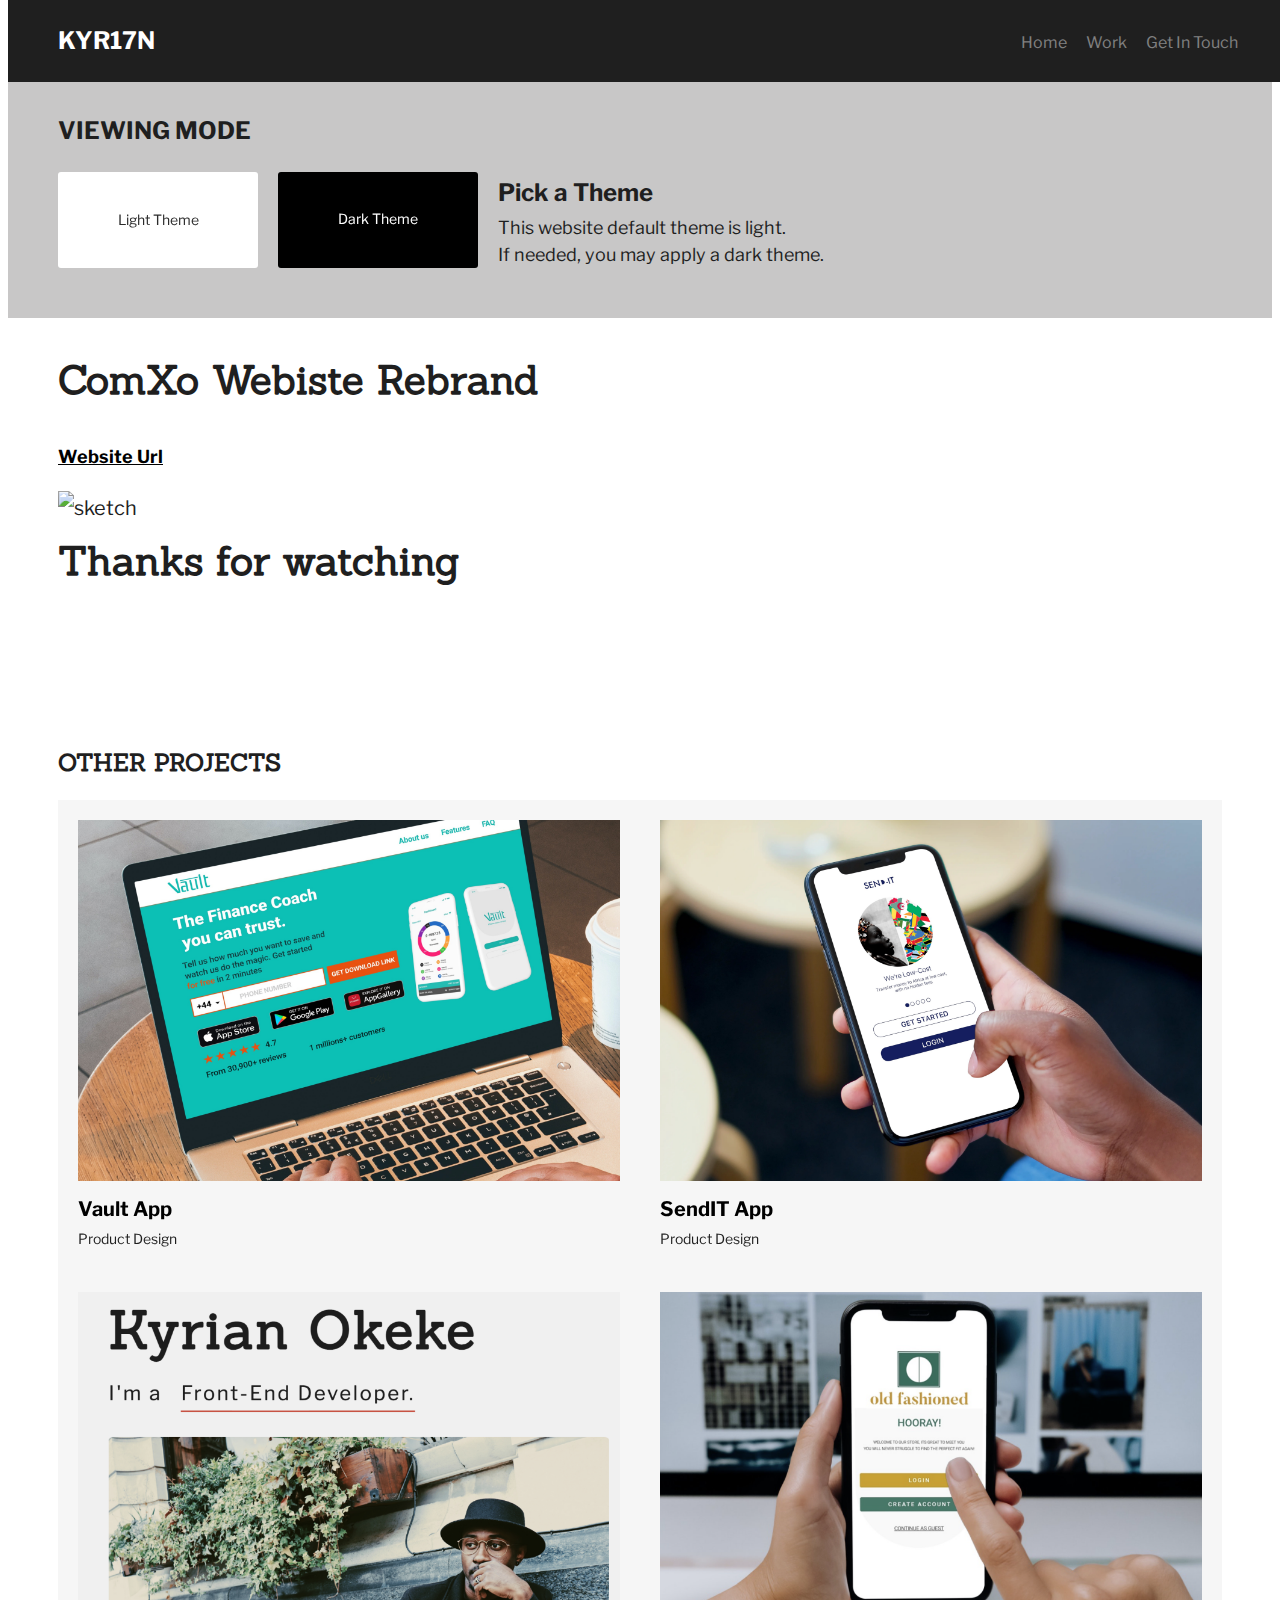
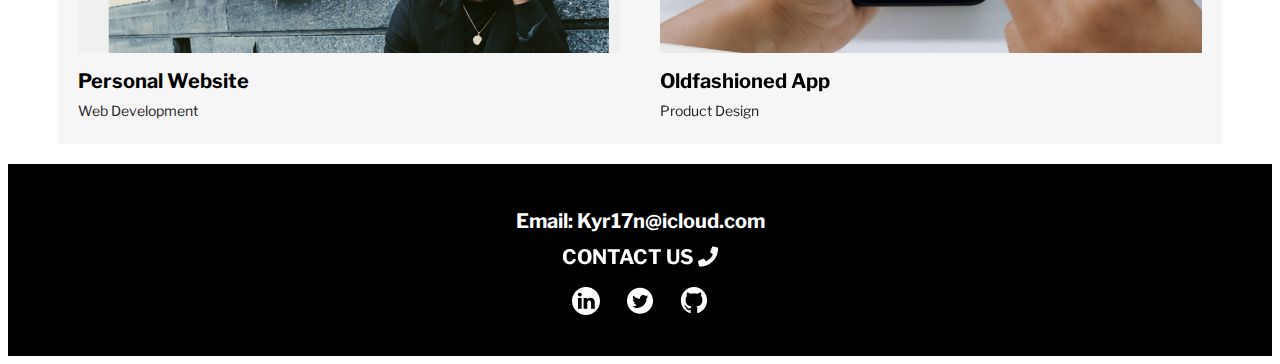
==== commit a7e34bd3: "modified:   comxo.html 	modified:   index.html" ====
--- a/comxo.html
+++ b/comxo.html
@@ -105,7 +105,7 @@
             <h3> <a href="https://www.comxo.com">Website Url</a></h3>
 
             <div>
-                <img src="assets/img/projects/Oldfashioned/oldfashionedpg1.png" alt=" sketch " width="100%"
+                <img src="#" alt=" sketch " width="100%"
                     height="auto">
 
                 <h1 class="thanks">Thanks for watching</h1>
--- a/assets/css/style.css
+++ b/assets/css/style.css
@@ -1,15 +1,15 @@
-
- .element {
-  opacity: 0;
-  transition: opacity 0.5s 0.3s; /* Delayed transition with 0.5s delay */
+.element {
+    opacity: 0;
+    transition: opacity 0.5s 0.3s;
+    /* Delayed transition with 0.5s delay */
 }
 
 .element.animate {
-  opacity: 1;
-}
-
-  
-  
+    opacity: 1;
+}
+
+
+
 .hvr-grow {
     display: inline-block;
     vertical-align: middle;
@@ -31,24 +31,29 @@
 /* Pulse Shrink */
 @-webkit-keyframes hvr-pulse-shrink {
     to {
-      -webkit-transform: scale(0.9);
-      transform: scale(0.9);
-    }
-  }
-  @keyframes hvr-pulse-shrink {
+        -webkit-transform: scale(0.9);
+        transform: scale(0.9);
+    }
+}
+
+@keyframes hvr-pulse-shrink {
     to {
-      -webkit-transform: scale(0.9);
-      transform: scale(0.9);
-    }
-  }
-  .hvr-pulse-shrink {
+        -webkit-transform: scale(0.9);
+        transform: scale(0.9);
+    }
+}
+
+.hvr-pulse-shrink {
     display: inline-block;
     vertical-align: middle;
     -webkit-transform: perspective(1px) translateZ(0);
     transform: perspective(1px) translateZ(0);
     box-shadow: 0 0 1px rgba(0, 0, 0, 0);
-  }
-  .hvr-pulse-shrink:hover, .hvr-pulse-shrink:focus, .hvr-pulse-shrink:active {
+}
+
+.hvr-pulse-shrink:hover,
+.hvr-pulse-shrink:focus,
+.hvr-pulse-shrink:active {
     -webkit-animation-name: hvr-pulse-shrink;
     animation-name: hvr-pulse-shrink;
     -webkit-animation-duration: 0.9s;
@@ -59,29 +64,32 @@
     animation-iteration-count: infinite;
     -webkit-animation-direction: alternate;
     animation-direction: alternate;
-  }
-  
-  /* Push */
-  @-webkit-keyframes hvr-push {
+}
+
+/* Push */
+@-webkit-keyframes hvr-push {
     50% {
-      -webkit-transform: scale(0.8);
-      transform: scale(0.8);
-    }
+        -webkit-transform: scale(0.8);
+        transform: scale(0.8);
+    }
+
     100% {
-      -webkit-transform: scale(1);
-      transform: scale(1);
-    }
-  }
-  @keyframes hvr-push {
+        -webkit-transform: scale(1);
+        transform: scale(1);
+    }
+}
+
+@keyframes hvr-push {
     50% {
-      -webkit-transform: scale(0.8);
-      transform: scale(0.8);
-    }
+        -webkit-transform: scale(0.8);
+        transform: scale(0.8);
+    }
+
     100% {
-      -webkit-transform: scale(1);
-      transform: scale(1);
-    }
-  } 
+        -webkit-transform: scale(1);
+        transform: scale(1);
+    }
+}
 
 .popup-message {
     position: fixed;
@@ -119,7 +127,7 @@
 
 #filter-buttons {
     display: inline-block;
-    background-color: rgba(128, 128, 128, 0.195);
+    background-color: rgba(128, 128, 128, 0.074);
     margin-bottom: 20px;
 }
 
@@ -142,7 +150,7 @@
 
 .filter-button:hover {
     text-decoration: none;
-    background-color:#e34234;
+    background-color: #e34234;
     color: #fff;
 }
 
@@ -156,9 +164,10 @@
     right: 20px;
     z-index: 99;
     font-size: 16px;
-    padding: 10px;
+    padding: 10px 11px;
     border: 2px solid#e34234;
-    background-color:#e34234;;
+    background-color: #e34234;
+    ;
     color: #fff;
     cursor: pointer;
 }
@@ -169,9 +178,12 @@
 
 .project-title {
     position: sticky;
-    top: 82px; /* Adjust the value to be equal to the height of your page header */
-    background-color: #fff; /* Adjust the background color if needed */
-    z-index: 999; /* Adjust the z-index as per your requirement */
+    top: 82px;
+    /* Adjust the value to be equal to the height of your page header */
+    background-color: #fff;
+    /* Adjust the background color if needed */
+    z-index: 999;
+    /* Adjust the z-index as per your requirement */
     /* Other styles for the sticky element */
 }
 
@@ -222,7 +234,7 @@
     font-size: 16px;
     color: #808080;
     text-decoration: none;
-    
+
 }
 
 .navigation-list__item:hover,
@@ -233,10 +245,11 @@
     border-bottom: 2px solid #e34234;
 }
 
+/* 
 .navigation-list__item--active {
 
     color: rgb(255, 255, 255);
-}
+} */
 
 
 .navigation-list {
@@ -316,12 +329,15 @@
     opacity: 0.8;
     transition: 100ms;
 }
+
 button:active {
     opacity: 0.8;
 }
+
 button:visited {
     opacity: 0.8;
 }
+
 #button_toggle_black {
     height: auto;
     width: 100px;
@@ -376,16 +392,18 @@
 
     font-size: 20px;
 }
-.toggle-container__row--item h2 span{
-font-size: 18px;
-
-}
-
-.toggle-container__row--item p{
+
+.toggle-container__row--item h2 span {
+    font-size: 18px;
+
+}
+
+.toggle-container__row--item p {
     font-size: 18px;
     line-height: 1.5;
-    
-    }
+
+}
+
 .toggle-container__row--item {
     margin-right: 20px;
     flex: 1 1 100px;
@@ -393,9 +411,11 @@
     max-height: auto;
     justify-content: space-between;
 }
+
 .toggle-container__column--h2 {
     padding-top: 20px;
 }
+
 .toggle-container__row--item:nth-child(2) {
     max-width: 200px;
     height: auto;
@@ -432,11 +452,18 @@
 #work {
     padding: 50px 0px 0px 0px;
 }
+
 #work h1 {
     padding: 10px 0px 0px 0px;
 }
-#other-projects{
-    padding: 70px 0px 20px 0px;
+
+#other-projects {
+    padding: 100px 0px 20px 0px;
+}
+
+#other-projects h1 {
+
+    font-size: 24px;
 }
 
 .page-footer1 {
@@ -459,13 +486,39 @@
 
 .page-footer p {
     margin-bottom: 0px;
+    font-weight: 700;
 }
 
 .page-footer a {
     color: #fff;
     font-weight: 700;
     text-decoration: none;
-   
+
+}
+
+.social-media__item {
+    justify-content: space-between;
+    margin: 10px;
+    fill: white;
+    text-decoration: none;
+}
+
+.social-media a:hover {
+    border-bottom: none;
+    text-decoration: none;
+}
+.social-media__item:hover,focus {
+    fill:  #e34234;
+    
+}
+.contact-us a {
+    text-decoration: underline;   
+}
+
+.contact-us a:hover,
+focus {
+    text-decoration: underline;   
+    color: #e34234;
 }
 
 .page-header {
@@ -477,17 +530,19 @@
     top: 0;
     z-index: 999;
     align-items: center;
-  
-}
+
+}
+
 .page-header a {
     text-decoration: none;
-     
-}
-
-.page-header a:hover, focus {
+
+}
+
+.page-header a:hover,
+focus {
     border-bottom: none;
-   
-     
+
+
 }
 
 .page-header__item {
@@ -501,12 +556,6 @@
     text-align: right;
 }
 
-.social-media__item {
-    justify-content: space-between;
-    margin: 10px;
-    fill: white;
-    text-decoration: none;
-}
 
 
 .hero-heading {
@@ -527,25 +576,19 @@
 
 
 #logo-image {
-    
+
     color: #fff;
-   text-decoration: none;
-    margin: 0px;  
-}
-#logo-image:hover {
-    
+    text-decoration: none;
+    margin: 0px;
+}
+
+
+#logo-image:hover span {
     color: #e34234;
-   text-decoration: none;
-    margin: 0px;  
-}
-#logo-image:hover span{
-    color:  rgb(255, 255, 255)
-    
-}
-#logo-image span{  
-    color:  #e34234;
-    
-}
+
+
+}
+
 
 
 .project {
@@ -566,7 +609,7 @@
     flex: 0 1 100%;
     max-width: 1000px;
     max-height: auto;
- 
+
 
 }
 
@@ -579,10 +622,11 @@
     border-bottom: none;
 
 }
+
 .project-name:hover,
 focus {
     text-decoration: underline;
-   
+
 
 }
 
@@ -596,7 +640,7 @@
     /* margin-top: 30px; */
     margin-bottom: 0px;
     text-align: center;
-   
+
 }
 
 .contact-container {
@@ -608,7 +652,7 @@
     background-color: rgba(128, 128, 128, 0.074);
     align-items: center;
     justify-content: center;
-    
+
 
 }
 
@@ -647,28 +691,30 @@
 .contact-button__container a:last-child {
     margin-right: 0;
 }
-.tools-section-wrapper{
+
+.tools-section-wrapper {
     margin-bottom: 20px;
     padding: 20px;
 
-background-color:rgba(128, 128, 128, 0.074);
-}
-
-.tools-section{
+    background-color: rgba(128, 128, 128, 0.074);
+}
+
+.tools-section {
     display: flex;
     flex-wrap: wrap;
     justify-content: space-around;
 }
 
-.tools-section__item{
-   
+.tools-section__item {
+
     align-items: center;
     flex-basis: 300px;
-    
-padding: 50px 50px 50px 50px;
-}
+
+    padding: 50px 50px 50px 50px;
+}
+
 .skills-wrapper {
-   
+
     display: flex;
     justify-content: space-between;
 
@@ -677,11 +723,11 @@
 
 
 .skills-column {
-   
+
     flex-grow: 1;
     flex-shrink: 1;
     flex-basis: 1500px;
-    
+
     background-color: rgba(128, 128, 128, 0.074);
     max-width: 1500px;
     padding: 20px;
@@ -736,7 +782,7 @@
     flex-grow: 1;
     flex-shrink: 1;
     flex-basis: 500px;
-   
+
     background-color: rgba(128, 128, 128, 0.074);
     max-width: 1000px;
     max-height: auto;
@@ -747,11 +793,11 @@
 
 
 .skills-column {
-    
+
     flex-grow: 1;
     flex-shrink: 1;
     flex-basis: 1000px;
-    
+
     background-color: rgba(128, 128, 128, 0.074);
     max-width: 1000px;
     max-height: 500px;
@@ -760,26 +806,30 @@
 
 
 }
-.experience-section h2{
+
+.experience-section h2 {
     padding-bottom: 10px;
 }
-.experience-section h2 span{
-       
+
+.experience-section h2 span {
+
     font-style: italic;
 }
+
 .experience__item {
     margin-left: 10px;
     margin-bottom: 30px;
 }
 
-.experience-section-column{
+.experience-section-column {
     display: flex;
     justify-content: space-between;
 
 }
-.experience-section:first-child{
-       
-   margin-right: 40px;
+
+.experience-section:first-child {
+
+    margin-right: 40px;
 }
 
 
@@ -788,15 +838,17 @@
     padding: 0px;
     margin-bottom: 0px;
 }
+
 .experience-container {
     padding: 0px;
-   
+
     margin-bottom: 0px;
 }
 
 #experience {
     padding: 50px 0px 0px 0px;
 }
+
 #experience h1 {
     padding: 10px 0px 0px 0px;
     margin-top: 10px;
@@ -827,11 +879,12 @@
     border-bottom: none;
 
 }
+
 .whatsapp-button:hover,
-focus  {
+focus {
 
     border-bottom: none;
-    
+
 }
 
 .whatsapp-button:focus {
@@ -849,9 +902,9 @@
     display: none;
 }
 
-.thanks{
+.thanks {
     width: 100%;
-    text-align: center;
+    text-align: left;
     padding: 0px 0px 30px 0px;
     font-size: 40px;
     margin: 0;
@@ -863,7 +916,7 @@
 
 
 
-@media  screen and (min-width: 769px) {
+@media screen and (min-width: 769px) {
     .main {
         padding-left: 50px;
         padding-right: 50px;
@@ -883,11 +936,15 @@
 @media screen and (max-width: 768px) {
     .project-title {
         position: sticky;
-        top: 58px; /* Adjust the value to be equal to the height of your page header */
-        background-color: #ffffff; /* Adjust the background color if needed */
-        z-index: 999; /* Adjust the z-index as per your requirement */
+        top: 58px;
+        /* Adjust the value to be equal to the height of your page header */
+        background-color: #ffffff;
+        /* Adjust the background color if needed */
+        z-index: 999;
+        /* Adjust the z-index as per your requirement */
         /* Other styles for the sticky element */
     }
+
     .popup-message {
         position: fixed;
         top: 200px;
@@ -903,14 +960,14 @@
         z-index: 9999;
     }
 
-    .thanks{
+    .thanks {
         width: 100%;
-        text-align: center;
+        text-align: left;
         padding: 0px 0px 30px 0px;
         font-size: 25px;
         margin: 0;
     }
-    
+
 
     #typed-text {
         border-bottom: 2px solid #e34234;
@@ -960,7 +1017,7 @@
     }
 
 
-    #backToTopBtn {
+    /* #backToTopBtn {
         display: none;
         position: fixed;
         bottom: 50px;
@@ -970,9 +1027,9 @@
         padding: 10px;
         border: 2px solid #e34234;
         background-color: #e34234;
-        color:#e0dede;
+        color: #e0dede;
         cursor: pointer;
-    }
+    } */
 
     #backToTopBtn.show {
         display: block;
@@ -1027,7 +1084,6 @@
     .navigation-list {
         list-style-type: none;
         display: none
-
     }
 
     .info {
@@ -1159,17 +1215,18 @@
         max-height: 40px;
         justify-content: space-between;
     }
-    .toggle-container__row--item h2{
+
+    .toggle-container__row--item h2 {
         display: none;
 
     }
-   
+
 
     .toggle-container__row--item:nth-child(2) {
         max-width: 100%;
         height: auto;
     }
-    
+
     .toggle-container__row--item:nth-child(1) {
         max-width: 100%;
         height: auto;
@@ -1185,7 +1242,7 @@
     #about-heading {
         padding: 50px 0px 20px 0px;
     }
-   
+
 
     .hero-paragraph span {
         position: absolute;
@@ -1195,10 +1252,15 @@
         padding: 30px 0px 20px 0px;
     }
 
-    #other-projects{
-        padding: 30px 0px 20px 0px;
-    }
-    
+    #other-projects {
+        padding: 50px 0px 20px 0px;
+    }
+
+    #other-projects h1 {
+
+        font-size: 18px;
+    }
+
     /* 
     .about-detail {
         max-width: 100;
@@ -1212,7 +1274,7 @@
         display: flex;
         flex-direction: column;
         text-align: center;
-        border-top: 1px solid white ;
+        border-top: 1px solid white;
 
 
 
@@ -1227,9 +1289,11 @@
     }
 
 
-    #nav-list{
+
+    #nav-list {
         display: none;
     }
+
     .page-header {
         background-color: black;
         display: flex;
@@ -1238,7 +1302,7 @@
         position: fixed;
         top: 0;
         z-index: 999;
-    
+
     }
 
     .page-header__item:last-child {
@@ -1307,7 +1371,7 @@
     active {
         border: 5px solid gray;
     }
-   
+
     .project-name:hover,
     focus {
         text-decoration: underline;
@@ -1441,42 +1505,48 @@
     #skills {
         padding: 30px 0px 0px 0px;
     }
-    #skills h1{
+
+    #skills h1 {
         padding: 10px 0px 0px 0px;
     }
 
-    .experience-section-column{
+    .experience-section-column {
         display: flex;
         flex-direction: column;
         justify-content: space-between;
-    
-    }
+
+    }
+
     /* .experience-section:first-child{
         margin-right: 50px;
     
     } */
-    
+
     .experience-section {
         margin: 0;
         padding: 20px;
     }
-    .experience-section h2{
+
+    .experience-section h2 {
         padding-bottom: 10px;
         margin: 0;
         font-size: 16px;
-    
-    }
-    .experience-section h2 span{
-       
+
+    }
+
+    .experience-section h2 span {
+
         font-style: italic;
     }
-    .experience-section h3{
+
+    .experience-section h3 {
 
         font-size: 14px;
         margin: 0px;
     }
-    .experience-section:first-child{
-       margin-right: 0px;
+
+    .experience-section:first-child {
+        margin-right: 0px;
         margin-bottom: 40px;
     }
 
@@ -1486,19 +1556,20 @@
 
     .experience-container {
         padding: 0px;
-       
+
         margin-bottom: 40px;
     }
 
     .experience-container1 {
         padding: 0px;
-       
+
         margin-bottom: 0px;
     }
 
     #experience {
         padding: 30px 0px 0px 0px;
     }
+
     #experience h1 {
         padding: 10px 0px 0px 0px;
     }
@@ -1519,7 +1590,7 @@
 
     }
 
-   
+
     #email-button:hover {
         border-bottom: 1px none;
 
@@ -1568,8 +1639,8 @@
         display: flex;
         flex-direction: column;
         justify-content: space-between;
-        width: 14px;
-        height: 14px;
+        width: 16px;
+        height: 18px;
         cursor: pointer;
     }
 
@@ -1617,29 +1688,30 @@
         border: 2px solid #e34234;
 
     }
-    .hamburger-icon-wrapper:hover{
+
+    .hamburger-icon-wrapper:hover {
         opacity: 0.9;
     }
 
-    .tools-section-wrapper{
+    .tools-section-wrapper {
         margin-bottom: 20px;
         padding: 10px;
-    
-    background-color:rgba(128, 128, 128, 0.074);
-    }
-    
-    .tools-section{
+
+        background-color: rgba(128, 128, 128, 0.074);
+    }
+
+    .tools-section {
         display: flex;
         flex-wrap: wrap;
         justify-content: space-around;
     }
-    
-    .tools-section__item{
-       
+
+    .tools-section__item {
+
         align-items: center;
-        
-    padding: 20px 20px 20px 20px;
-    flex-basis: 120px;
+
+        padding: 20px 20px 20px 20px;
+        flex-basis: 120px;
     }
 
 }--- a/assets/css/dark-theme.css
+++ b/assets/css/dark-theme.css
@@ -6,12 +6,14 @@
         font-size: 16px;
         color: #808080;
         text-decoration: none;
-       
-    }
-    .project-name{
+
+    }
+
+    .project-name {
         color: white;
-    
-    }
+
+    }
+
     .navigation-list__item:hover,
     .navigation-list__item:focus {
 
@@ -36,6 +38,7 @@
         display: inline-block;
         margin-left: 15px;
     }
+
     #filter-buttons {
         display: inline-block;
         background-color: rgba(128, 128, 128, 0.195);
@@ -65,31 +68,80 @@
         color: #fff;
         text-decoration: none;
     }
+
     .project-title {
         position: sticky;
-        top: 83px; /* Adjust the value to be equal to the height of your page header */
-        background-color: #1f1f1f; /* Adjust the background color if needed */
-        z-index: 999; /* Adjust the z-index as per your requirement */
+        top: 83px;
+        /* Adjust the value to be equal to the height of your page header */
+        background-color: #1f1f1f;
+        /* Adjust the background color if needed */
+        z-index: 999;
+        /* Adjust the z-index as per your requirement */
         /* Other styles for the sticky element */
     }
-    .project-links h2, a {
+
+    .project-links h2,
+    a {
+
+        color: #fff;
+    }
+
+    .project-links h2,
+    a:hover {
+        border-bottom: 1px solid white;
+
+    }
+
+    .page-header a {
+        text-decoration: none;
+
+    }
+
+    .page-header a:hover {
+        text-decoration: none;
+        border-bottom: none;
+
+    }
+
+    .page-footer {
+        flex: 1 1 500px;
+    }
+    
+    .page-footer p {
+        margin-bottom: 0px;
+        font-weight: 700;
+    }
+    
+    .page-footer a {
+        color: #fff;
+        font-weight: 700;
+        text-decoration: none;
+       
+    }
+    .social-media__item {
+        justify-content: space-between;
+        margin: 10px;
+        fill: white;
+        text-decoration: none;
+    }
+    .social-media__item:hover,focus {
+        fill:  #e34234;
         
-        color: #fff;
-    }
-    .project-links h2, a:hover {
-        border-bottom: 1px solid white;
-      
-    }
-    .page-header a {
-        text-decoration: none;
-         
-    }
-    
-    .page-header a:hover {
-        text-decoration: none;
+    }
+    .social-media a:hover {
         border-bottom: none;
-         
-    }
+        text-decoration: none;
+    }
+    .contact-us a {
+        text-decoration: underline;   
+    }
+
+    .contact-us a:hover,
+    focus {
+        text-decoration: underline;   
+        color: #e34234;
+    }
+
    
 }
 
@@ -98,7 +150,7 @@
 
 
 
-@media  screen and (min-width: 769px) {
+@media screen and (min-width: 769px) {
     .main {
         padding-left: 50px;
         padding-right: 50px;
@@ -117,7 +169,7 @@
 /* Mobile-specific styles */
 @media screen and (max-width: 768px) {
     .body-black {
-        
+
         background-color: #1f1f1f;
         color: #ffffff;
         line-height: 1.9;
@@ -155,10 +207,10 @@
             color: #ffffff;
         }
 
-       
-        .project-name{
+
+        .project-name {
             color: white;
-    
+
         }
 
         #filter-buttons {
@@ -166,7 +218,7 @@
             background-color: rgba(128, 128, 128, 0.195);
             margin-bottom: 20px;
         }
-    
+
         .filter-button {
             margin: 0px;
             padding: 6px 12px;
@@ -176,44 +228,77 @@
             color: #ffffff;
             cursor: pointer;
         }
-    
+
         .filter-button:focus {
             outline: none;
             color: #ffffff;
             border: 1px solid #e34234;
             background-color: #e34234;
         }
-    
+
         .filter-button:hover {
             text-decoration: underline;
             background-color: #e34234;
             color: #fff;
             text-decoration: none;
         }
-       
+
         .project-title {
             position: sticky;
-            top: 58px; /* Adjust the value to be equal to the height of your page header */
-            background-color: #1f1f1f; /* Adjust the background color if needed */
-            z-index: 999; /* Adjust the z-index as per your requirement */
+            top: 58px;
+            /* Adjust the value to be equal to the height of your page header */
+            background-color: #1f1f1f;
+            /* Adjust the background color if needed */
+            z-index: 999;
+            /* Adjust the z-index as per your requirement */
             /* Other styles for the sticky element */
         }
+
         .project-list a {
             text-decoration: none;
             font-weight: bold;
         }
-        
+
         .project-list a:hover {
             border-bottom: none;
-        
-        }
+
+        }
+
         .project-name:hover,
         focus {
             text-decoration: underline;
-           
-        
-        }
-       
-    }
-   
+
+
+        }
+
+        .page-footer1 {
+            width: 100%;
+            color: #ffffff;
+            background-color: #000000;
+            padding: 20px 20px 20px 20px;
+            clear: both;
+            display: flex;
+            flex-direction: column;
+            text-align: center;
+            border-top: 1px solid white;
+
+
+
+        }
+
+        .page-footer {
+            flex: 1 1 100px;
+            justify-content: center;
+            align-items: center;
+            align-self: center;
+            margin-bottom: 10px;
+        }
+
+        .social-media__item {
+            justify-content: space-between;
+            fill: #ededed;
+        }
+
+    }
+
 }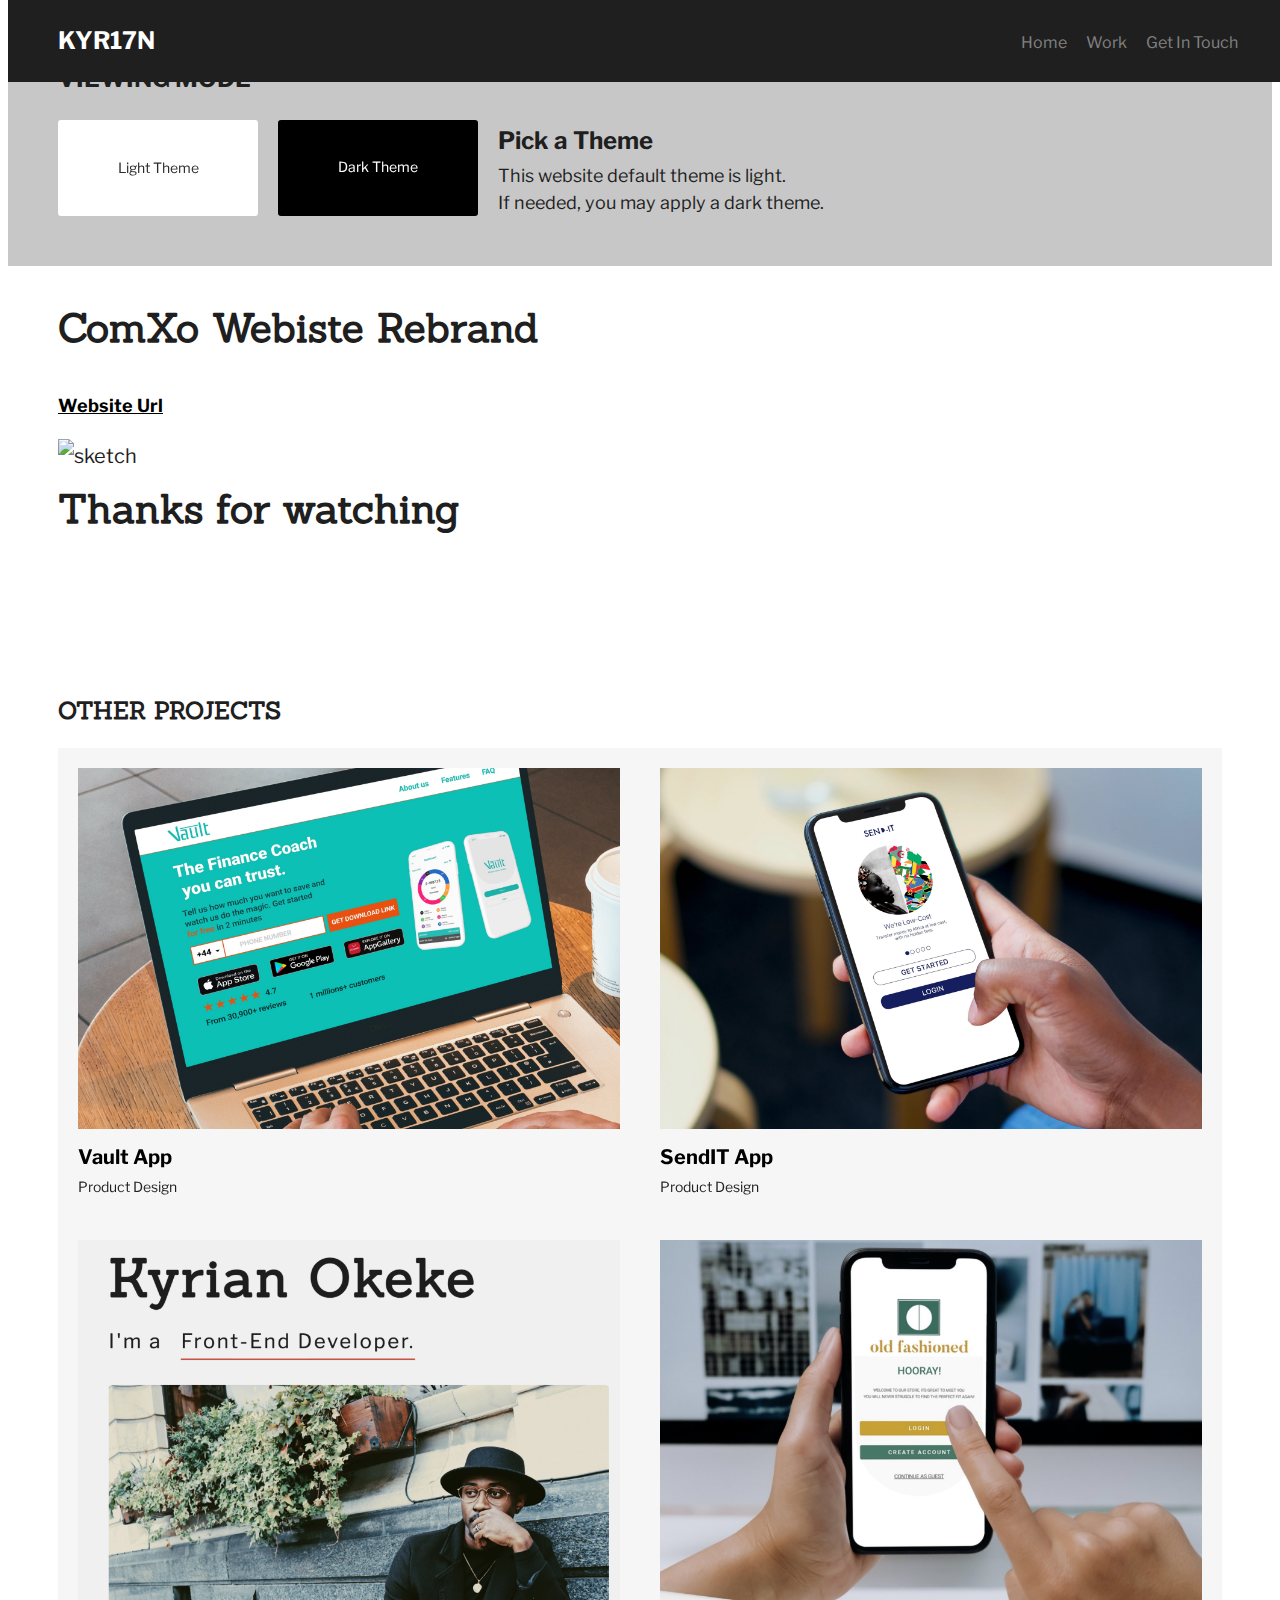
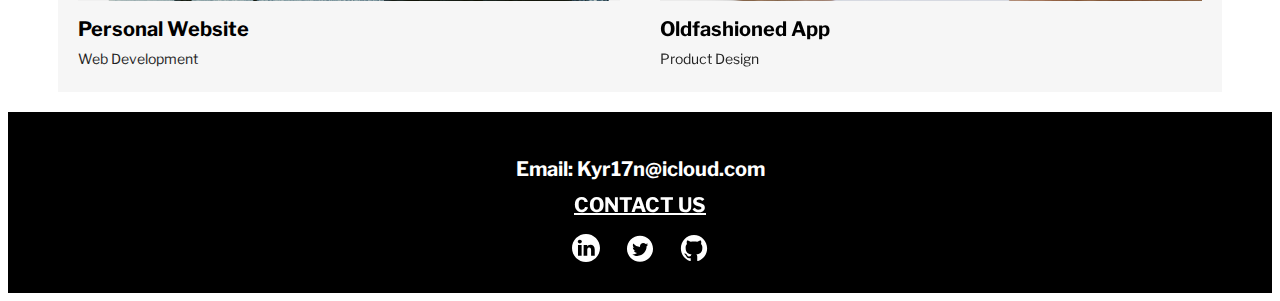
==== commit 3f907291: "general update" ====
--- a/comxo.html
+++ b/comxo.html
@@ -225,14 +225,16 @@
 
         <div class="page-footer">
             <!-- <p class="page-footer__paragraph"> Find me on</p> -->
-            <div class="social-media">
-                <div class="page-footer">
+            <div class="social-media ">
+                <div class="page-footer contact-us">
+                    <!-- <p>WOLVERHAMPTON</p> -->
                     <p>Email: Kyr17n@icloud.com</p>
-                    <a class="hvr-grow" href="tel:447564783844">CONTACT US&nbsp;<i class="fas fa-phone"></i></a>
-                </div>
+                    <a class="hvr-grow  " href="tel:447564783844">CONTACT US</a>
+                </div>
+
                 <!-- <p class="page-footer__paragraph"> Find me on</p> -->
                 <a href="https://www.linkedin.com/in/kyrianokeke/" target="blank">
-                    <svg class="social-media__item" height="28px"
+                    <svg class="social-media__item hvr-grow" height="28px"
                         style="fill-rule:evenodd;clip-rule:evenodd;stroke-linejoin:round;stroke-miterlimit:2;"
                         version="1.1" viewBox="0 0 512 512" width="30px" xml:space="preserve"
                         xmlns="http://www.w3.org/2000/svg" xmlns:serif="http://www.serif.com/"
@@ -243,8 +245,8 @@
                 </a>
 
                 <a href="https://twitter.com/kyrianokeke/">
-                    <svg class="social-media__item" enable-background="new 0 0 56.693 56.693" height="30px" id="Layer_2"
-                        version="1.1" viewBox="0 0 56.693 56.693" width="30px" xml:space="preserve"
+                    <svg class="social-media__item hvr-grow" enable-background="new 0 0 56.693 56.693" height="30px"
+                        id="Layer_2" version="1.1" viewBox="0 0 56.693 56.693" width="30px" xml:space="preserve"
                         xmlns="http://www.w3.org/2000/svg" xmlns:xlink="http://www.w3.org/1999/xlink">
                         <path
                             d="M28.348,5.157c-13.6,0-24.625,11.027-24.625,24.625c0,13.6,11.025,24.623,24.625,24.623c13.6,0,24.623-11.023,24.623-24.623  C52.971,16.184,41.947,5.157,28.348,5.157z M40.752,24.817c0.013,0.266,0.018,0.533,0.018,0.803c0,8.201-6.242,17.656-17.656,17.656  c-3.504,0-6.767-1.027-9.513-2.787c0.486,0.057,0.979,0.086,1.48,0.086c2.908,0,5.584-0.992,7.707-2.656  c-2.715-0.051-5.006-1.846-5.796-4.311c0.378,0.074,0.767,0.111,1.167,0.111c0.566,0,1.114-0.074,1.635-0.217  c-2.84-0.57-4.979-3.08-4.979-6.084c0-0.027,0-0.053,0.001-0.08c0.836,0.465,1.793,0.744,2.811,0.777  c-1.666-1.115-2.761-3.012-2.761-5.166c0-1.137,0.306-2.204,0.84-3.12c3.061,3.754,7.634,6.225,12.792,6.483  c-0.106-0.453-0.161-0.928-0.161-1.414c0-3.426,2.778-6.205,6.206-6.205c1.785,0,3.397,0.754,4.529,1.959  c1.414-0.277,2.742-0.795,3.941-1.506c-0.465,1.45-1.448,2.666-2.73,3.433c1.257-0.15,2.453-0.484,3.565-0.977  C43.018,22.849,41.965,23.942,40.752,24.817z" />
@@ -254,7 +256,7 @@
                 <!--github logo icon-->
                 <a href="https://github.com/Kyr17n" target="blank">
 
-                    <svg class="social-media__item" height="30px" id="Layer_3"
+                    <svg class="social-media__item hvr-grow" height="30px" id="Layer_3"
                         style="enable-background:new 0 0 512 512;" version="1.1" viewBox="0 0 512 512" width="30px"
                         xml:space="preserve" xmlns="http://www.w3.org/2000/svg"
                         xmlns:xlink="http://www.w3.org/1999/xlink">
@@ -266,6 +268,9 @@
                     </svg>
                 </a>
 
+                <!--- <img src="assets/img/github_logo_icon.svg" alt="Gitbub">
+            <img src="assets/img/twitter_logo_icon.svg" alt="Twitter">
+            <img src="assets/img/linkedin_logo_icon.svg" alt="linkedin"> -->
             </div>
         </div>
     </footer>
--- a/assets/css/style.css
+++ b/assets/css/style.css
@@ -7,8 +7,81 @@
 .element.animate {
     opacity: 1;
 }
-
-
+.hero-container {
+    display: none;
+    position: relative;
+    width: 100%;
+    height: 100vh;
+    overflow: hidden;
+  }
+.hero-container1 {
+    display: block;
+    position: relative;
+    width: 100%;
+    height: 100vh;
+    overflow: hidden;
+    margin-top: 50px;
+  }
+  
+  video {
+    position: absolute;
+    top: 0;
+    left: 0;
+    width: 100%;
+    height: 100%;
+    object-fit: cover;
+    filter: blur(1px); /* Adjust the blur intensity as desired */
+  }
+  
+  .hero-content1 {
+    position: absolute;
+    top: 50%;
+    left: 50%;
+    transform: translate(-50%, -50%);
+    text-align: center;
+    color: #fff;
+  }
+  
+  .hero-content1 h1 {
+    font-size: 40px;
+    letter-spacing: 2px;
+    text-align: center;
+    color: #fff;
+  }
+  .hero-content1 p {
+    font-size: 20px;
+    letter-spacing: 2px;
+    text-align: center;
+    color: #fff;
+  }
+
+  .portfolio-button {
+    display: inline-block;
+    padding:15px 20px;
+    
+    background-color:#aa2419;
+    color: #ffffff;
+    text-decoration: none;
+    border-radius: 4px;
+    transition: background-color 0.3s ease;
+    font-size: 14px;
+    margin-top: 50px;
+    
+    text-transform: uppercase;
+  }
+  
+  .portfolio-button:hover {
+    background-color: #ffffff;
+    color:  #aa2419;
+    border: none;
+  }
+
+  .portfolio-button:active {
+  border-bottom: 0px;
+  }
+  .portfolio-button:visited {
+    border-bottom: 0px;
+    }
 
 .hvr-grow {
     display: inline-block;
@@ -92,22 +165,23 @@
 }
 
 .popup-message {
+    font-family: 'Marck Script', cursive;
     position: fixed;
-    top: 200px;
+    top: 40vh;
     left: 50%;
     transform: translateX(-50%);
-    background-color: lightgray;
-    color: #000000;
-    padding: 10px 20px;
+    /* background-color: lightgray; */
+    color: #aa2419;
+    /* padding: 10px 20px; */
     border-radius: 5px;
-    box-shadow: 0 2px 4px rgba(0, 0, 0, 0.2);
-    font-size: 16px;
+    /* box-shadow: 0 2px 4px rgba(0, 0, 0, 0.2); */
+    font-size: 20px;
     z-index: 9999;
 }
 
 
 #typed-text {
-    border-bottom: 2px solid #e34234;
+    border-bottom: 2px solid #aa2419;
     margin: 0;
 }
 
@@ -144,13 +218,12 @@
 .filter-button:focus {
     outline: none;
     color: #ffffff;
-    border: 1px solid #e34234;
-    background-color: #e34234;
+    background-color: #aa2419;
 }
 
 .filter-button:hover {
     text-decoration: none;
-    background-color: #e34234;
+    background-color: #aa2419;
     color: #fff;
 }
 
@@ -165,8 +238,8 @@
     z-index: 99;
     font-size: 16px;
     padding: 10px 11px;
-    border: 2px solid#e34234;
-    background-color: #e34234;
+    border: 2px solid#aa2419;
+    background-color: #aa2419;
     ;
     color: #fff;
     cursor: pointer;
@@ -215,7 +288,7 @@
 
 a:hover,
 a:focus {
-
+    color: #000000;
     border-bottom: 2px solid black;
 
 }
@@ -242,7 +315,7 @@
 
     color: rgb(255, 255, 255);
     text-decoration: none;
-    border-bottom: 2px solid #e34234;
+    border-bottom: 2px solid #aa2419;
 }
 
 /* 
@@ -308,6 +381,16 @@
     font-family: 'Libre Franklin', sans-serif;
     font-weight: 700;
     font-size: 18px;
+}
+
+h4 {
+    font-family: 'Fasthand', cursive;
+    font-family: 'Freehand', cursive;
+    font-size: 20px;
+    color: #aa2419;
+    margin: 0px;
+    padding: 0px;
+    letter-spacing: 2px;
 }
 
 
@@ -324,19 +407,18 @@
 }
 
 
-button:hover,
-button:focus {
-    opacity: 0.8;
+button:hover {
+    /* opacity: 0.9; */
     transition: 100ms;
 }
 
-button:active {
+/* button:active {
     opacity: 0.8;
 }
 
 button:visited {
     opacity: 0.8;
-}
+} */
 
 #button_toggle_black {
     height: auto;
@@ -377,7 +459,7 @@
 
     background-color: rgba(111, 109, 109, 0.382);
     padding: 50px 150px 50px 150px;
-    margin-top: 20px;
+    margin-top: 0px;
 
 }
 
@@ -413,7 +495,8 @@
 }
 
 .toggle-container__column--h2 {
-    padding-top: 20px;
+    padding-top: 0px;
+    margin-top: 0px;
 }
 
 .toggle-container__row--item:nth-child(2) {
@@ -507,18 +590,21 @@
     border-bottom: none;
     text-decoration: none;
 }
-.social-media__item:hover,focus {
-    fill:  #e34234;
-    
-}
+
+.social-media__item:hover,
+focus {
+    fill: #aa2419;
+
+}
+
 .contact-us a {
-    text-decoration: underline;   
+    text-decoration: underline;
 }
 
 .contact-us a:hover,
 focus {
-    text-decoration: underline;   
-    color: #e34234;
+    text-decoration: underline;
+    color: #aa2419;
 }
 
 .page-header {
@@ -556,9 +642,23 @@
     text-align: right;
 }
 
-
-
 .hero-heading {
+    display: inline-block;
+    margin: 0;
+    margin-bottom: 50px;
+
+}
+
+.hero-heading p {
+    margin: 0;
+    color: #aa2419;
+    font-size: 16px;
+    letter-spacing: 3px;
+
+
+}
+
+.hero-heading h1 {
     font-size: 80px;
     padding-top: 20px;
     margin: 0;
@@ -568,10 +668,11 @@
 }
 
 .hero-paragraph {
-    font-size: 30px;
+    font-size: 25px;
     text-align: left;
     margin: 0;
     letter-spacing: 3px;
+    font-weight: 300;
 }
 
 
@@ -584,7 +685,7 @@
 
 
 #logo-image:hover span {
-    color: #e34234;
+    color: #aa2419;
 
 
 }
@@ -626,7 +727,7 @@
 .project-name:hover,
 focus {
     text-decoration: underline;
-
+    border-bottom: none;
 
 }
 
@@ -880,9 +981,8 @@
 
 }
 
-.whatsapp-button:hover,
-focus {
-
+.whatsapp-button:hover {
+    border-radius: 12px;
     border-bottom: none;
 
 }
@@ -934,6 +1034,79 @@
 
 /* Mobile-specific styles */
 @media screen and (max-width: 768px) {
+
+    .hero-container1 {
+        display: none;
+        
+      }
+      
+
+    .hero-container {
+        display: block;
+        position: relative;
+        width: 100%;
+        height: 100vh;
+        overflow: hidden;
+        margin-top: 30px;
+      }
+      
+      video {
+        position: absolute;
+        top: 0;
+        left: 0;
+        width: 100%;
+        height: 100%;
+        object-fit: cover;
+        filter: blur(1px)
+      }
+      
+      .hero-content {
+        position: absolute;
+        top: 50%;
+        left: 50%;
+        transform: translate(-50%, -50%);
+        text-align: center;
+        width: 100%;
+        color: #ffffff;
+      }
+      .hero-content h1 {
+        padding: 0px 20px;
+        letter-spacing: 2px;
+        font-size: 30px;
+         color: #ffffff;
+       }
+ 
+      .hero-content1 p {
+        letter-spacing: 2px;
+       font-size: 14px;
+        color: #ffffff;
+      }
+
+      .portfolio-button {
+        display: inline-block;
+        padding:10px 20px;
+        
+        background-color:#aa2419;
+        color: #ffffff;
+        text-decoration: none;
+        border-radius: 4px;
+        transition: background-color 0.3s ease;
+        font-size: 14px;
+        margin-top: 50px;
+        
+        text-transform: uppercase;
+      }
+      
+      .portfolio-button:hover {
+        background-color: #ffffff;
+        color:  #aa2419;
+        border: none;
+      }
+    
+      .portfolio-button:active {
+      border: none;
+      }
+      
     .project-title {
         position: sticky;
         top: 58px;
@@ -946,16 +1119,16 @@
     }
 
     .popup-message {
-        position: fixed;
-        top: 200px;
-        /* Adjust the value based on the height of your header */
+        font-family: 'Marck Script', cursive;
+        position: float;
+        top: 40vh;
         left: 50%;
         transform: translateX(-50%);
-        background-color: lightgray;
-        color: #000000;
-        padding: 10px 20px;
+        /* background-color: lightgray; */
+        color: #e34234;
+        /* padding: 10px 20px; */
         border-radius: 5px;
-        box-shadow: 0 2px 4px rgba(0, 0, 0, 0.2);
+        /* box-shadow: 0 2px 4px rgba(0, 0, 0, 0.2); */
         font-size: 16px;
         z-index: 9999;
     }
@@ -970,8 +1143,7 @@
 
 
     #typed-text {
-        border-bottom: 2px solid #e34234;
-        margin: 0;
+        border-bottom: 2px solid #aa2419;
     }
 
 
@@ -989,7 +1161,7 @@
 
     #filter-buttons {
         display: inline-block;
-        background-color: rgba(128, 128, 128, 0.195);
+        background-color: rgba(128, 128, 128, 0.074);
         margin-bottom: 20px;
     }
 
@@ -1006,13 +1178,12 @@
     .filter-button:focus {
         outline: none;
         color: #ffffff;
-        border: 1px solid #e34234;
-        background-color: #e34234;
+        background-color: #aa2419;
     }
 
     .filter-button:hover {
-        text-decoration: underline;
-        background-color: #e34234;
+        text-decoration: none;
+        background-color: #aa2419;
         color: #fff;
     }
 
@@ -1131,6 +1302,15 @@
         font-size: 16px;
     }
 
+    h4 {
+        font-family: 'Marck Script', cursive;
+        /* font-family: 'Freehand', cursive; */
+        font-size: 12px;
+        color: #aa2419;
+        text-align: center;
+        margin: 0px;
+        padding: 0px;
+    }
 
 
     button {
@@ -1144,13 +1324,6 @@
         border-bottom: 2px solid rgba(0, 0, 0, 0.3);
     }
 
-    button:hover,
-    button:focus {
-        opacity: 0.8;
-    }
-
-
-
 
     .profile__portrait {
         float: none;
@@ -1196,6 +1369,7 @@
         padding: 20px 20px 20px 20px;
         flex: 1 1 500px;
         /* margin-top: 100px; */
+        margin: 0px;
     }
 
 
@@ -1302,6 +1476,7 @@
         position: fixed;
         top: 0;
         z-index: 999;
+        border-bottom: 2px solid #aa2419;
 
     }
 
@@ -1315,14 +1490,30 @@
         fill: #ededed;
     }
 
-
     .hero-heading {
+        display: inline-block;
+        margin: 0;
+        margin-bottom: 18px;
+    }
+
+    .hero-heading h1 {
         font-size: 40px;
         padding-top: 0px;
-        padding-bottom: 10px;
+        /* padding-bottom: 10px; */
         margin: 0;
         text-align: left;
         letter-spacing: 1px;
+    }
+
+
+    .hero-heading p {
+        margin: 0;
+        color: #aa2419;
+        font-size: 10px;
+        letter-spacing: 2px;
+        font-weight: 500;
+
+
     }
 
     .hero-paragraph {
@@ -1601,25 +1792,24 @@
 
     }
 
-    .whatsapp-button:hover,
-    focus {
+    .whatsapp-button:hover {
+        text-decoration: none;
+        border: none;
+        padding: 0px;
         border-radius: 12px;
-        color: #000;
-
-        border-bottom: none;
+
     }
 
     .whatsapp-button:focus {
         border-radius: 12px;
-        border-bottom: 0px solid rgb(246, 0, 0);
-
-    }
-
-    /* .whatsapp-button {
-        border-radius: 12px;
-        border-bottom: 1px solid white;
-         
-      } */
+        border: none;
+
+    }
+
+    .whatsapp-button {
+        border: none;
+
+    }
 
     #qr-code {
         display: none;
@@ -1640,7 +1830,7 @@
         flex-direction: column;
         justify-content: space-between;
         width: 16px;
-        height: 18px;
+        height: 16px;
         cursor: pointer;
     }
 
@@ -1667,25 +1857,29 @@
         opacity: 1;
         pointer-events: auto;
     }
+    .menu-items.show a:hover {
+        color: #000000;
+    }
 
     .menu-items li {
         margin-bottom: 10px;
     }
 
     .menu-items li a {
+       
         color: #000000;
         text-decoration: none;
     }
 
     .menu-items li a:hover {
-        color: #000000;
-    }
-
+        color: #13cbc5;
+        text-decoration: none;
+    }
     .hamburger-icon-wrapper {
-        background-color: #e34234;
+        background-color: #aa2419;
         padding: 10px 10px;
         border-radius: 50%;
-        border: 2px solid #e34234;
+        border: 2px solid #aa2419;
 
     }
 
--- a/assets/css/dark-theme.css
+++ b/assets/css/dark-theme.css
@@ -13,13 +13,15 @@
         color: white;
 
     }
-
+.project a{
+    border: 0px;
+}
     .navigation-list__item:hover,
     .navigation-list__item:focus {
 
         color: rgb(255, 255, 255);
         text-decoration: none;
-        border-bottom: 2px solid #e34234;
+        border-bottom: 2px solid #aa2419;
     }
 
     .navigation-list__item--active {
@@ -58,13 +60,13 @@
     .filter-button:focus {
         outline: none;
         color: #ffffff;
-        border: 1px solid #e34234;
-        background-color: #e34234;
+        border: 1px solid #aa2419;
+        background-color: #aa2419;
     }
 
     .filter-button:hover {
         text-decoration: underline;
-        background-color: #e34234;
+        background-color: #aa2419;
         color: #fff;
         text-decoration: none;
     }
@@ -86,11 +88,33 @@
         color: #fff;
     }
 
-    .project-links h2,
-    a:hover {
-        border-bottom: 1px solid white;
-
-    }
+
+    .portfolio-button {
+        display: inline-block;
+        padding: 15px 20px;
+
+        background-color: #aa2419;
+        color: #ffffff;
+        text-decoration: none;
+        border-radius: 4px;
+        transition: background-color 0.3s ease;
+        font-size: 14px;
+        margin-top: 50px;
+
+        text-transform: uppercase;
+    }
+
+    .portfolio-button:hover {
+        background-color: #ffffff;
+        color: #aa2419;
+        border: none;
+    }
+
+    .portfolio-button:active {
+        border: none;
+    }
+
+   
 
     .page-header a {
         text-decoration: none;
@@ -106,43 +130,48 @@
     .page-footer {
         flex: 1 1 500px;
     }
-    
+
     .page-footer p {
         margin-bottom: 0px;
         font-weight: 700;
     }
-    
+
     .page-footer a {
         color: #fff;
         font-weight: 700;
         text-decoration: none;
-       
-    }
+
+    }
+
     .social-media__item {
         justify-content: space-between;
         margin: 10px;
         fill: white;
         text-decoration: none;
     }
-    .social-media__item:hover,focus {
-        fill:  #e34234;
-        
-    }
+
+    .social-media__item:hover,
+    focus {
+        fill: #aa2419;
+
+    }
+
     .social-media a:hover {
         border-bottom: none;
         text-decoration: none;
     }
+
     .contact-us a {
-        text-decoration: underline;   
+        text-decoration: underline;
     }
 
     .contact-us a:hover,
     focus {
-        text-decoration: underline;   
-        color: #e34234;
-    }
-
-   
+        text-decoration: underline;
+        color: #aa2419;
+    }
+
+
 }
 
 
@@ -193,6 +222,10 @@
             opacity: 1;
             pointer-events: auto;
         }
+        .menu-items.show a:hover {
+            color: #ffffff;
+            border-bottom: 1px solid white;
+        }
 
         .menu-items li {
             margin-bottom: 10px;
@@ -202,16 +235,48 @@
             color: #ffffff;
             text-decoration: none;
         }
-
-        .menu-items li a:hover {
-            color: #ffffff;
-        }
+        /* .menu-items li a:hover {
+            color: #ffffff;
+            text-decoration: none;
+        }
+      */
+       
+        .portfolio-button {
+            display: inline-block;
+            padding: 10px 20px;
+
+            background-color: #aa2419;
+            color: #ffffff;
+            text-decoration: none;
+            border-radius: 4px;
+            transition: background-color 0.3s ease;
+            font-size: 14px;
+            margin-top: 50px;
+
+            text-transform: uppercase;
+        }
+
+        .portfolio-button:hover {
+            background-color: #ffffff;
+            color: #aa2419;
+            border: none;
+        }
+
+        .portfolio-button:active {
+            border: none;
+        }
+    }
+
+
+    .menu-items li a:hover {
+        color: #ffffff;
 
 
         .project-name {
             color: white;
 
         }
+        
 
         #filter-buttons {
             display: inline-block;
@@ -232,13 +297,13 @@
         .filter-button:focus {
             outline: none;
             color: #ffffff;
-            border: 1px solid #e34234;
-            background-color: #e34234;
+            border: 1px solid #aa2419;
+            background-color: #aa2419;
         }
 
         .filter-button:hover {
             text-decoration: underline;
-            background-color: #e34234;
+            background-color: #aa2419;
             color: #fff;
             text-decoration: none;
         }
@@ -261,6 +326,7 @@
 
         .project-list a:hover {
             border-bottom: none;
+    
 
         }
 
@@ -270,7 +336,11 @@
 
 
         }
-
+        .project-image-cover:hover,
+        focus,
+        active {
+            border: 5px solid gray;
+        }
         .page-footer1 {
             width: 100%;
             color: #ffffff;
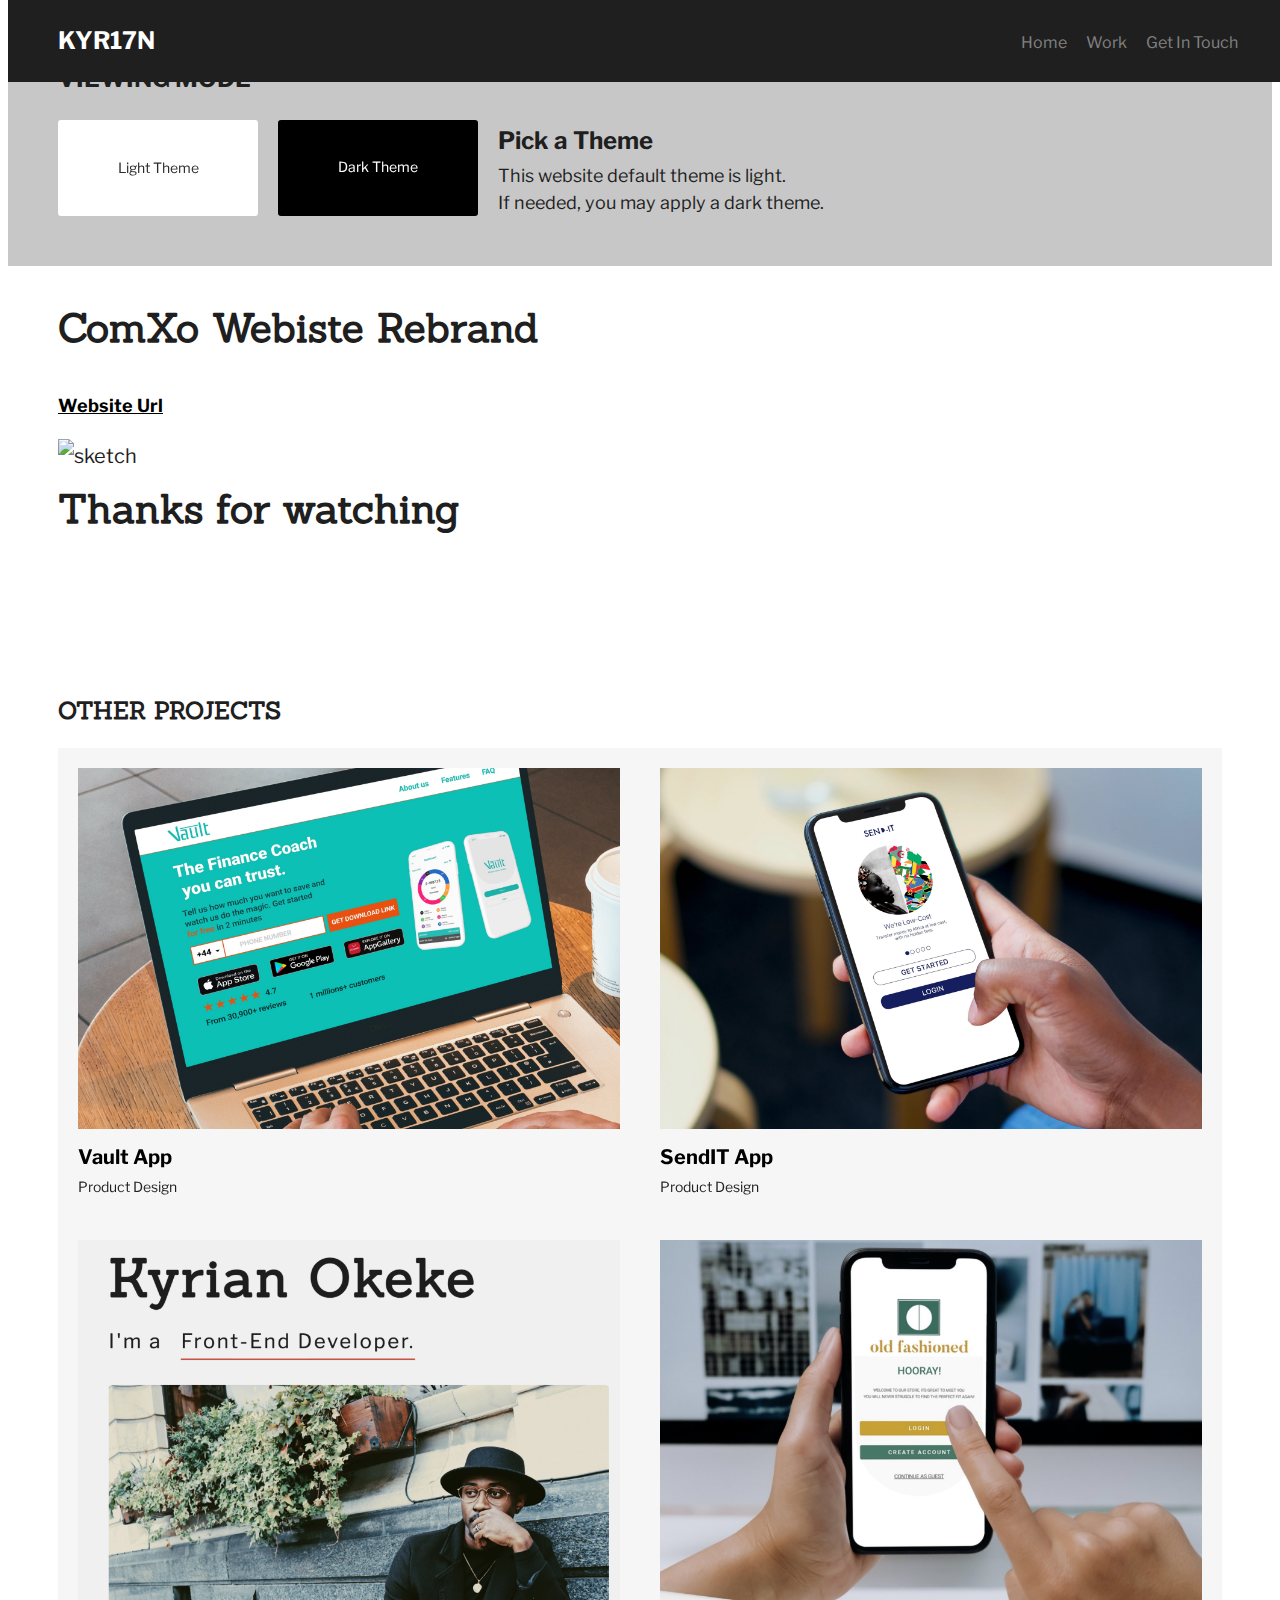
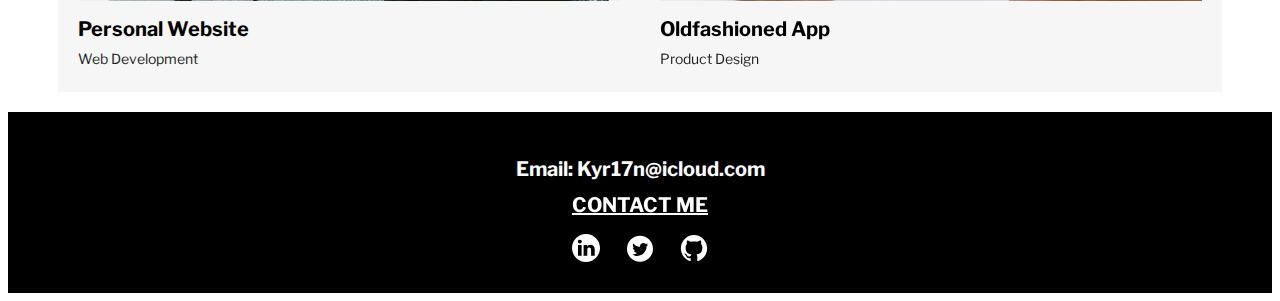
==== commit e66ab283: "UPDATE" ====
--- a/comxo.html
+++ b/comxo.html
@@ -229,7 +229,7 @@
                 <div class="page-footer contact-us">
                     <!-- <p>WOLVERHAMPTON</p> -->
                     <p>Email: Kyr17n@icloud.com</p>
-                    <a class="hvr-grow  " href="tel:447564783844">CONTACT US</a>
+                    <a class="hvr-grow  " href="tel:447564783844">CONTACT ME</a>
                 </div>
 
                 <!-- <p class="page-footer__paragraph"> Find me on</p> -->
--- a/assets/css/style.css
+++ b/assets/css/style.css
@@ -1,1066 +1,36 @@
-.element {
-    opacity: 0;
-    transition: opacity 0.5s 0.3s;
-    /* Delayed transition with 0.5s delay */
-}
-
-.element.animate {
-    opacity: 1;
-}
-.hero-container {
-    display: none;
-    position: relative;
-    width: 100%;
-    height: 100vh;
-    overflow: hidden;
-  }
-.hero-container1 {
-    display: block;
-    position: relative;
-    width: 100%;
-    height: 100vh;
-    overflow: hidden;
-    margin-top: 50px;
-  }
-  
-  video {
-    position: absolute;
-    top: 0;
-    left: 0;
-    width: 100%;
-    height: 100%;
-    object-fit: cover;
-    filter: blur(1px); /* Adjust the blur intensity as desired */
-  }
-  
-  .hero-content1 {
-    position: absolute;
-    top: 50%;
-    left: 50%;
-    transform: translate(-50%, -50%);
-    text-align: center;
-    color: #fff;
-  }
-  
-  .hero-content1 h1 {
-    font-size: 40px;
-    letter-spacing: 2px;
-    text-align: center;
-    color: #fff;
-  }
-  .hero-content1 p {
-    font-size: 20px;
-    letter-spacing: 2px;
-    text-align: center;
-    color: #fff;
-  }
-
-  .portfolio-button {
-    display: inline-block;
-    padding:15px 20px;
-    
-    background-color:#aa2419;
-    color: #ffffff;
-    text-decoration: none;
-    border-radius: 4px;
-    transition: background-color 0.3s ease;
-    font-size: 14px;
-    margin-top: 50px;
-    
-    text-transform: uppercase;
-  }
-  
-  .portfolio-button:hover {
-    background-color: #ffffff;
-    color:  #aa2419;
-    border: none;
-  }
-
-  .portfolio-button:active {
-  border-bottom: 0px;
-  }
-  .portfolio-button:visited {
-    border-bottom: 0px;
-    }
-
-.hvr-grow {
-    display: inline-block;
-    vertical-align: middle;
-    transform: translateZ(0);
-    box-shadow: 0 0 1px rgba(0, 0, 0, 0);
-    backface-visibility: hidden;
-    -moz-osx-font-smoothing: grayscale;
-    transition-duration: 0.3s;
-    transition-property: transform;
-}
-
-.hvr-grow:hover,
-.hvr-grow:focus,
-.hvr-grow:active {
-    transform: scale(1.1);
-}
-
-
-/* Pulse Shrink */
-@-webkit-keyframes hvr-pulse-shrink {
-    to {
-        -webkit-transform: scale(0.9);
-        transform: scale(0.9);
-    }
-}
-
-@keyframes hvr-pulse-shrink {
-    to {
-        -webkit-transform: scale(0.9);
-        transform: scale(0.9);
-    }
-}
-
-.hvr-pulse-shrink {
-    display: inline-block;
-    vertical-align: middle;
-    -webkit-transform: perspective(1px) translateZ(0);
-    transform: perspective(1px) translateZ(0);
-    box-shadow: 0 0 1px rgba(0, 0, 0, 0);
-}
-
-.hvr-pulse-shrink:hover,
-.hvr-pulse-shrink:focus,
-.hvr-pulse-shrink:active {
-    -webkit-animation-name: hvr-pulse-shrink;
-    animation-name: hvr-pulse-shrink;
-    -webkit-animation-duration: 0.9s;
-    animation-duration: 0.9s;
-    -webkit-animation-timing-function: linear;
-    animation-timing-function: linear;
-    -webkit-animation-iteration-count: infinite;
-    animation-iteration-count: infinite;
-    -webkit-animation-direction: alternate;
-    animation-direction: alternate;
-}
-
-/* Push */
-@-webkit-keyframes hvr-push {
-    50% {
-        -webkit-transform: scale(0.8);
-        transform: scale(0.8);
-    }
-
-    100% {
-        -webkit-transform: scale(1);
-        transform: scale(1);
-    }
-}
-
-@keyframes hvr-push {
-    50% {
-        -webkit-transform: scale(0.8);
-        transform: scale(0.8);
-    }
-
-    100% {
-        -webkit-transform: scale(1);
-        transform: scale(1);
-    }
-}
-
-.popup-message {
-    font-family: 'Marck Script', cursive;
-    position: fixed;
-    top: 40vh;
-    left: 50%;
-    transform: translateX(-50%);
-    /* background-color: lightgray; */
-    color: #aa2419;
-    /* padding: 10px 20px; */
-    border-radius: 5px;
-    /* box-shadow: 0 2px 4px rgba(0, 0, 0, 0.2); */
-    font-size: 20px;
-    z-index: 9999;
-}
-
-
-#typed-text {
-    border-bottom: 2px solid #aa2419;
-    margin: 0;
-}
-
-
-@keyframes blink-animation {
-
-    0%,
-    100% {
-        opacity: 0;
-    }
-
-    50% {
-        opacity: 1;
-    }
-}
-
-
-#filter-buttons {
-    display: inline-block;
-    background-color: rgba(128, 128, 128, 0.074);
-    margin-bottom: 20px;
-}
-
-.filter-button {
-    margin: 0px;
-    padding: 6px 12px;
-    border: none;
-    border-radius: 0px;
-    background: none;
-    color: #000000;
-    cursor: pointer;
-}
-
-.filter-button:focus {
-    outline: none;
-    color: #ffffff;
-    background-color: #aa2419;
-}
-
-.filter-button:hover {
-    text-decoration: none;
-    background-color: #aa2419;
-    color: #fff;
-}
-
-
-
-
-#backToTopBtn {
-    display: none;
-    position: fixed;
-    bottom: 20px;
-    right: 20px;
-    z-index: 99;
-    font-size: 16px;
-    padding: 10px 11px;
-    border: 2px solid#aa2419;
-    background-color: #aa2419;
-    ;
-    color: #fff;
-    cursor: pointer;
-}
-
-#backToTopBtn.show {
-    display: block;
-}
-
-.project-title {
-    position: sticky;
-    top: 82px;
-    /* Adjust the value to be equal to the height of your page header */
-    background-color: #fff;
-    /* Adjust the background color if needed */
-    z-index: 999;
-    /* Adjust the z-index as per your requirement */
-    /* Other styles for the sticky element */
-}
-
-body {
-    font-family: 'Libre Franklin', sans-serif;
-    font-weight: 400;
-    font-size: 20px;
-    line-height: 1.75;
-    transition: background-color 0.3s ease;
-    background-color: #ffffff;
-    color: #1f1f1f;
-
-}
-
-.main {
-    padding-left: 150px;
-    padding-right: 150px;
-}
-
-a {
-    color: black;
-    text-decoration: underline;
-}
-
-a:visited {
-
-    text-decoration: none;
-}
-
-a:hover,
-a:focus {
-    color: #000000;
-    border-bottom: 2px solid black;
-
-}
-
-a:active {
-    color: black;
-}
-
-
-* {
-    box-sizing: border-box;
-}
-
-
-.navigation-list__item {
-    font-size: 16px;
-    color: #808080;
-    text-decoration: none;
-
-}
-
-.navigation-list__item:hover,
-.navigation-list__item:focus {
-
-    color: rgb(255, 255, 255);
-    text-decoration: none;
-    border-bottom: 2px solid #aa2419;
-}
-
-/* 
-.navigation-list__item--active {
-
-    color: rgb(255, 255, 255);
-} */
-
-
-.navigation-list {
-    list-style-type: none;
-    display: inline;
-
-}
-
-.navigation-list li {
-    display: inline-block;
-    margin-left: 15px;
-}
-
-
-
-.info {
-    list-style-type: none;
-    padding: 0;
-    margin: 20px 0 0 0;
-
-}
-
-.info h2 {
-    font-weight: 400;
-    font-size: 20px;
-    font-style: italic;
-    padding-bottom: 10px;
-    margin: 0;
-
-}
-
-.info li {
-    display: inline-block;
-    justify-content: space-between;
-    margin-right: 30px;
-}
-
-.info span {
-    font-weight: bold;
-    font-style: normal;
-    font-style: normal;
-}
-
-h1 {
-    font-family: 'Sanchez', serif;
-    font-size: 40px;
-}
-
-h2 {
-    font-family: 'Libre Franklin', sans-serif;
-    font-weight: 700;
-    font-size: 24px;
-}
-
-h3 {
-    font-family: 'Libre Franklin', sans-serif;
-    font-weight: 700;
-    font-size: 18px;
-}
-
-h4 {
-    font-family: 'Fasthand', cursive;
-    font-family: 'Freehand', cursive;
-    font-size: 20px;
-    color: #aa2419;
-    margin: 0px;
-    padding: 0px;
-    letter-spacing: 2px;
-}
-
-
-
-button {
-    border: none;
-    font-family: inherit;
-    background-color: black;
-    color: white;
-    text-decoration: none;
-    padding: 10px;
-    border-radius: 3px;
-    border-bottom: 2px solid rgba(0, 0, 0, 0.3);
-}
-
-
-button:hover {
-    /* opacity: 0.9; */
-    transition: 100ms;
-}
-
-/* button:active {
-    opacity: 0.8;
-}
-
-button:visited {
-    opacity: 0.8;
-} */
-
-#button_toggle_black {
-    height: auto;
-    width: 100px;
-    background-color: #000000;
-    color: #ffffff;
-    font-size: 14px;
-    padding: 0;
-    cursor: pointer;
-    padding: 5px;
-}
-
-#button_toggle_white {
-    height: auto;
-    width: 100px;
-    background-color: #ffffff;
-    color: #2b2b2b;
-    font-size: 14px;
-    border: none;
-    padding: 0;
-    cursor: pointer;
-
-
-
-}
-
-
-
-.profile__portrait {
-    float: left;
-    max-width: 50vw;
-    margin-right: 40px;
-    border-radius: 1%;
-}
-
-
-.toggle-container__column {
-
-    background-color: rgba(111, 109, 109, 0.382);
-    padding: 50px 150px 50px 150px;
-    margin-top: 0px;
-
-}
-
-
-.toggle-container__row {
-
-    width: 100%;
-    display: flex;
-}
-
-.toggle-container__row p {
-
-    font-size: 20px;
-}
-
-.toggle-container__row--item h2 span {
-    font-size: 18px;
-
-}
-
-.toggle-container__row--item p {
-    font-size: 18px;
-    line-height: 1.5;
-
-}
-
-.toggle-container__row--item {
-    margin-right: 20px;
-    flex: 1 1 100px;
-    max-width: 500px;
-    max-height: auto;
-    justify-content: space-between;
-}
-
-.toggle-container__column--h2 {
-    padding-top: 0px;
-    margin-top: 0px;
-}
-
-.toggle-container__row--item:nth-child(2) {
-    max-width: 200px;
-    height: auto;
-}
-
-.toggle-container__row--item:nth-child(1) {
-    max-width: 200px;
-    height: auto;
-}
-
-.toggle-container__row--item:nth-child(3) {
-    margin-right: 0px;
-    margin-left: 0px;
-    flex-basis: 400px;
-    max-width: 500px;
-    max-height: auto;
-    font-size: 12px;
-}
-
-.text-padding {
-    margin: 0;
-
-}
-
-
-#about-heading {
-    padding: 50px 0px 20px 0px;
-}
-
-.hero-paragraph span {
-    position: absolute;
-}
-
-#work {
-    padding: 50px 0px 0px 0px;
-}
-
-#work h1 {
-    padding: 10px 0px 0px 0px;
-}
-
-#other-projects {
-    padding: 100px 0px 20px 0px;
-}
-
-#other-projects h1 {
-
-    font-size: 24px;
-}
-
-.page-footer1 {
-    width: 100%;
-    color: #ffffff;
-    background-color: #000000;
-    padding: 20px 100px 20px 100px;
-    clear: both;
-    display: flex;
-    flex-direction: row;
-    text-align: center;
-
-
-
-}
-
-.page-footer {
-    flex: 1 1 500px;
-}
-
-.page-footer p {
-    margin-bottom: 0px;
-    font-weight: 700;
-}
-
-.page-footer a {
-    color: #fff;
-    font-weight: 700;
-    text-decoration: none;
-
-}
-
-.social-media__item {
-    justify-content: space-between;
-    margin: 10px;
-    fill: white;
-    text-decoration: none;
-}
-
-.social-media a:hover {
-    border-bottom: none;
-    text-decoration: none;
-}
-
-.social-media__item:hover,
-focus {
-    fill: #aa2419;
-
-}
-
-.contact-us a {
-    text-decoration: underline;
-}
-
-.contact-us a:hover,
-focus {
-    text-decoration: underline;
-    color: #aa2419;
-}
-
-.page-header {
-    background-color: #1f1f1f;
-    display: flex;
-    width: 100%;
-    padding: 20px 50px 20px 50px;
-    position: fixed;
-    top: 0;
-    z-index: 999;
-    align-items: center;
-
-}
-
-.page-header a {
-    text-decoration: none;
-
-}
-
-.page-header a:hover,
-focus {
-    border-bottom: none;
-
-
-}
-
-.page-header__item {
-    flex: 0 1 50px;
-    justify-content: space-between;
-
-}
-
-.page-header__item:last-child {
-    flex-grow: 1;
-    text-align: right;
-}
-
-.hero-heading {
-    display: inline-block;
-    margin: 0;
-    margin-bottom: 50px;
-
-}
-
-.hero-heading p {
-    margin: 0;
-    color: #aa2419;
-    font-size: 16px;
-    letter-spacing: 3px;
-
-
-}
-
-.hero-heading h1 {
-    font-size: 80px;
-    padding-top: 20px;
-    margin: 0;
-    padding: 0;
-    text-align: left;
-    letter-spacing: 3px;
-}
-
-.hero-paragraph {
-    font-size: 25px;
-    text-align: left;
-    margin: 0;
-    letter-spacing: 3px;
-    font-weight: 300;
-}
-
-
-#logo-image {
-
-    color: #fff;
-    text-decoration: none;
-    margin: 0px;
-}
-
-
-#logo-image:hover span {
-    color: #aa2419;
-
-
-}
-
-
-
-.project {
-
-    background-color: rgba(128, 128, 128, 0.074);
-    display: flex;
-    flex-direction: row;
-    justify-content: space-evenly;
-
-}
-
-.project-list {
-    display: flex;
-    flex-direction: row;
-    list-style: none;
-    margin: 0px;
-    padding: 20px;
-    flex: 0 1 100%;
-    max-width: 1000px;
-    max-height: auto;
-
-
-}
-
-.project-list a {
-    text-decoration: none;
-    font-weight: bold;
-}
-
-.project-list a:hover {
-    border-bottom: none;
-
-}
-
-.project-name:hover,
-focus {
-    text-decoration: underline;
-    border-bottom: none;
-
-}
-
-.project-list p {
-    font-size: 14px;
-}
-
-
-#contact {
-    padding: 50px 0px 20px 0px;
-    /* margin-top: 30px; */
-    margin-bottom: 0px;
-    text-align: center;
-
-}
-
-.contact-container {
-    display: flex;
-    flex-direction: column;
-    margin-top: 50px;
-    padding: 20px 0px 20px 0px;
-    /* border: 1px solid gray; */
-    background-color: rgba(128, 128, 128, 0.074);
-    align-items: center;
-    justify-content: center;
-
-
-}
-
-
-.contact-container a {
-    margin-right: 10px;
-    font-size: 20px;
-    font-weight: 600;
-}
-
-#contact h1 {
-    font-size: 70px;
-    margin: 0;
-}
-
-.contact-button__container {
-    display: inline-block;
-    justify-content: center;
-
-}
-
-
-.contact-button__container {
-    display: flex;
-    justify-content: center;
-    align-items: center;
-}
-
-.contact-button__container a {
-    display: flex;
-    align-items: center;
-    text-decoration: none;
-    margin-right: 10px;
-}
-
-.contact-button__container a:last-child {
-    margin-right: 0;
-}
-
-.tools-section-wrapper {
-    margin-bottom: 20px;
-    padding: 20px;
-
-    background-color: rgba(128, 128, 128, 0.074);
-}
-
-.tools-section {
-    display: flex;
-    flex-wrap: wrap;
-    justify-content: space-around;
-}
-
-.tools-section__item {
-
-    align-items: center;
-    flex-basis: 300px;
-
-    padding: 50px 50px 50px 50px;
-}
-
-.skills-wrapper {
-
-    display: flex;
-    justify-content: space-between;
-
-
-}
-
-
-.skills-column {
-
-    flex-grow: 1;
-    flex-shrink: 1;
-    flex-basis: 1500px;
-
-    background-color: rgba(128, 128, 128, 0.074);
-    max-width: 1500px;
-    padding: 20px;
-
-
-}
-
-.skills-column:first-child {
-    margin-right: 40px;
-
-
-}
-
-.skills-column h2 {
-    margin-top: 0;
-    margin-bottom: 30px;
-}
-
-.professional-skills-container {
-    margin: 0;
-    padding: 0;
-}
-
-.personal-skills-container {
-    margin: 0;
-    padding: 0;
-}
-
-.professional-skills__item {
-    list-style-type: none;
-    margin-bottom: 30px;
-    font-size: 14px;
-    border-bottom: 1px solid rgba(128, 128, 128, 0.195);
-    padding-bottom: 5px;
-    font-weight: 500;
-}
-
-.personal-skills__item {
-    list-style-type: none;
-    margin-bottom: 30px;
-    font-size: 14px;
-    font-weight: 500;
-    border-bottom: 1px solid rgba(128, 128, 128, 0.195);
-    padding-bottom: 5px;
-}
-
-#skills {
-    padding: 50px 0px 0px 0px;
-}
-
-.experience-section {
-    flex-grow: 1;
-    flex-shrink: 1;
-    flex-basis: 500px;
-
-    background-color: rgba(128, 128, 128, 0.074);
-    max-width: 1000px;
-    max-height: auto;
-    padding: 20px;
-    min-width: 250px;
-}
-
-
-
-.skills-column {
-
-    flex-grow: 1;
-    flex-shrink: 1;
-    flex-basis: 1000px;
-
-    background-color: rgba(128, 128, 128, 0.074);
-    max-width: 1000px;
-    max-height: 500px;
-    padding: 20px;
-    min-width: 250px;
-
-
-}
-
-.experience-section h2 {
-    padding-bottom: 10px;
-}
-
-.experience-section h2 span {
-
-    font-style: italic;
-}
-
-.experience__item {
-    margin-left: 10px;
-    margin-bottom: 30px;
-}
-
-.experience-section-column {
-    display: flex;
-    justify-content: space-between;
-
-}
-
-.experience-section:first-child {
-
-    margin-right: 40px;
-}
-
-
-.experience-container1 {
-
-    padding: 0px;
-    margin-bottom: 0px;
-}
-
-.experience-container {
-    padding: 0px;
-
-    margin-bottom: 0px;
-}
-
-#experience {
-    padding: 50px 0px 0px 0px;
-}
-
-#experience h1 {
-    padding: 10px 0px 0px 0px;
-    margin-top: 10px;
-}
-
-
-#email-button {
-    display: inline-block;
-    font-family: 'Libre Franklin', sans-serif;
-    padding: 7px 60px;
-    background-color: #337ab7;
-    color: #fff;
-    text-decoration: none;
-    border-radius: 8px;
-    font-weight: 500;
-    font-size: 15px;
-    /* border-bottom: 1px solid white; */
-
-}
-
-
-#email-button:hover {
-    border-bottom: none;
-
-}
-
-#email-button:focus {
-    border-bottom: none;
-
-}
-
-.whatsapp-button:hover {
-    border-radius: 12px;
-    border-bottom: none;
-
-}
-
-.whatsapp-button:focus {
-    border-radius: 12px;
-    border-bottom: none;
-
-}
-
-#qr-code {
-    margin-top: 20px;
-}
-
-
-.hamburger-menu {
-    display: none;
-}
-
-.thanks {
-    width: 100%;
-    text-align: left;
-    padding: 0px 0px 30px 0px;
-    font-size: 40px;
-    margin: 0;
-}
-
-
-
-
-
-
-
-@media screen and (min-width: 769px) {
-    .main {
-        padding-left: 50px;
-        padding-right: 50px;
-
-    }
-
-    .toggle-container__column {
-
-        padding: 50px 50px 50px 50px;
-
-    }
-
-}
-
-
 /* Mobile-specific styles */
 @media screen and (max-width: 768px) {
 
+
+
     .hero-container1 {
         display: none;
-        
-      }
-      
+
+    }
+
 
     .hero-container {
-        display: block;
+        display: none;
         position: relative;
         width: 100%;
         height: 100vh;
         overflow: hidden;
-        margin-top: 30px;
-      }
-      
-      video {
+        /* margin-top: 30px; */
+    }
+
+    video {
         position: absolute;
         top: 0;
         left: 0;
         width: 100%;
         height: 100%;
         object-fit: cover;
-        filter: blur(1px)
-      }
-      
-      .hero-content {
+        /* filter: blur(0px) */
+    }
+
+    .hero-content {
+        padding: 20px;
+        background-color: #00000012;
         position: absolute;
         top: 50%;
         left: 50%;
@@ -1068,48 +38,175 @@
         text-align: center;
         width: 100%;
         color: #ffffff;
-      }
-      .hero-content h1 {
-        padding: 0px 20px;
+        padding: 20px 20px 40px 20px;
+    }
+
+    .hero-content h1 {
+        /* padding: 0px 20px; */
         letter-spacing: 2px;
         font-size: 30px;
-         color: #ffffff;
-       }
- 
-      .hero-content1 p {
+        color: #ffffff;
+    }
+
+    .hero-content p {
         letter-spacing: 2px;
-       font-size: 14px;
+        font-size: 14px;
         color: #ffffff;
-      }
-
-      .portfolio-button {
+    }
+
+    .portfolio-button {
         display: inline-block;
-        padding:10px 20px;
-        
-        background-color:#aa2419;
+        padding: 10px 20px;
+
+        background-color: #aa2419;
         color: #ffffff;
         text-decoration: none;
         border-radius: 4px;
         transition: background-color 0.3s ease;
         font-size: 14px;
         margin-top: 50px;
-        
+
         text-transform: uppercase;
-      }
-      
-      .portfolio-button:hover {
+    }
+
+    .portfolio-button:hover {
         background-color: #ffffff;
-        color:  #aa2419;
+        color: #aa2419;
         border: none;
-      }
-    
-      .portfolio-button:active {
-      border: none;
-      }
-      
+    }
+
+    .portfolio-button:active {
+        border: none;
+    }
+
+    #logo-image {
+
+        color: #fff;
+        text-decoration: none;
+        margin: 0px;
+    }
+
+
+    #logo-image:hover span {
+        color: #aa2419;
+
+
+    }
+
+
+    .element {
+        opacity: 0;
+        transition: opacity 0.5s 0.3s;
+        /* Delayed transition with 0.5s delay */
+    }
+
+    .element.animate {
+        opacity: 1;
+    }
+
+
+
+
+    .hvr-grow {
+        display: inline-block;
+        vertical-align: middle;
+        transform: translateZ(0);
+        box-shadow: 0 0 1px rgba(0, 0, 0, 0);
+        backface-visibility: hidden;
+        -moz-osx-font-smoothing: grayscale;
+        transition-duration: 0.3s;
+        transition-property: transform;
+    }
+
+    .hvr-grow:hover,
+    .hvr-grow:focus,
+    .hvr-grow:active {
+        transform: scale(1.1);
+    }
+
+
+    /* Pulse Shrink */
+    @-webkit-keyframes hvr-pulse-shrink {
+        to {
+            -webkit-transform: scale(0.9);
+            transform: scale(0.9);
+        }
+    }
+
+    @keyframes hvr-pulse-shrink {
+        to {
+            -webkit-transform: scale(0.9);
+            transform: scale(0.9);
+        }
+    }
+
+    .hvr-pulse-shrink {
+        display: inline-block;
+        vertical-align: middle;
+        -webkit-transform: perspective(1px) translateZ(0);
+        transform: perspective(1px) translateZ(0);
+        box-shadow: 0 0 1px rgba(0, 0, 0, 0);
+    }
+
+    .hvr-pulse-shrink:hover,
+    .hvr-pulse-shrink:focus,
+    .hvr-pulse-shrink:active {
+        -webkit-animation-name: hvr-pulse-shrink;
+        animation-name: hvr-pulse-shrink;
+        -webkit-animation-duration: 0.9s;
+        animation-duration: 0.9s;
+        -webkit-animation-timing-function: linear;
+        animation-timing-function: linear;
+        -webkit-animation-iteration-count: infinite;
+        animation-iteration-count: infinite;
+        -webkit-animation-direction: alternate;
+        animation-direction: alternate;
+    }
+
+    /* Push */
+    @-webkit-keyframes hvr-push {
+        50% {
+            -webkit-transform: scale(0.8);
+            transform: scale(0.8);
+        }
+
+        100% {
+            -webkit-transform: scale(1);
+            transform: scale(1);
+        }
+    }
+
+    @keyframes hvr-push {
+        50% {
+            -webkit-transform: scale(0.8);
+            transform: scale(0.8);
+        }
+
+        100% {
+            -webkit-transform: scale(1);
+            transform: scale(1);
+        }
+    }
+
+    #backToTopBtn {
+        display: none;
+        position: fixed;
+        bottom: 20px;
+        right: 20px;
+        z-index: 99;
+        font-size: 16px;
+        padding: 10px 11px;
+        border: 2px solid#aa2419;
+        background-color: #aa2419;
+        ;
+        color: #fff;
+        cursor: pointer;
+    }
+
+
     .project-title {
         position: sticky;
-        top: 58px;
+        top: 60px;
         /* Adjust the value to be equal to the height of your page header */
         background-color: #ffffff;
         /* Adjust the background color if needed */
@@ -1144,6 +241,7 @@
 
     #typed-text {
         border-bottom: 2px solid #aa2419;
+        margin: 0;
     }
 
 
@@ -1372,6 +470,11 @@
         margin: 0px;
     }
 
+    .toggle-container__column--h2 {
+        padding-top: 10px;
+        margin-top: 40px;
+    }
+
 
     .toggle-container__row {
         width: 100%;
@@ -1448,7 +551,7 @@
         display: flex;
         flex-direction: column;
         text-align: center;
-        border-top: 1px solid white;
+        border-top: 2px solid #aa2419;
 
 
 
@@ -1457,11 +560,24 @@
     .page-footer {
         flex: 1 1 100px;
         justify-content: center;
-        align-items: center;
-        align-self: center;
         margin-bottom: 10px;
-    }
-
+
+    }
+
+    .contact-us a {
+        color: white;
+    }
+
+
+    .contact-us a {
+        text-decoration: underline;
+    }
+
+    .contact-us a:hover,
+    focus {
+        text-decoration: underline;
+        color: #aa2419;
+    }
 
 
     #nav-list {
@@ -1480,6 +596,10 @@
 
     }
 
+
+
+
+
     .page-header__item:last-child {
         flex-grow: 1;
         text-align: right;
@@ -1487,7 +607,20 @@
 
     .social-media__item {
         justify-content: space-between;
-        fill: #ededed;
+        margin: 10px;
+        fill: white;
+        text-decoration: none;
+    }
+
+    .social-media a:hover {
+        border-bottom: none;
+        text-decoration: none;
+    }
+
+    .social-media__item:hover,
+    focus {
+        fill: #aa2419;
+
     }
 
     .hero-heading {
@@ -1509,9 +642,9 @@
     .hero-heading p {
         margin: 0;
         color: #aa2419;
-        font-size: 10px;
+        font-size: 12px;
         letter-spacing: 2px;
-        font-weight: 500;
+        font-weight: 600;
 
 
     }
@@ -1582,11 +715,18 @@
     }
 
 
+  
+
     .contact-container {
+        display: flex;
+        flex-direction: column;
         margin-top: 50px;
         padding: 20px 0px 20px 0px;
         /* border: 1px solid gray; */
         background-color: rgba(128, 128, 128, 0.074);
+        align-items: center;
+        justify-content: center;
+
 
     }
 
@@ -1717,6 +857,17 @@
         margin: 0;
         padding: 20px;
     }
+    .experience-section {
+        flex-grow: 1;
+        flex-shrink: 1;
+        flex-basis: 500px;
+
+        background-color: rgba(128, 128, 128, 0.074);
+        max-width: 1000px;
+        max-height: auto;
+        padding: 20px;
+        min-width: 250px;
+    }
 
     .experience-section h2 {
         padding-bottom: 10px;
@@ -1743,6 +894,7 @@
 
     .experience__item {
         margin-bottom: 10px;
+        margin-left: 15px;
     }
 
     .experience-container {
@@ -1857,6 +1009,7 @@
         opacity: 1;
         pointer-events: auto;
     }
+
     .menu-items.show a:hover {
         color: #000000;
     }
@@ -1866,7 +1019,7 @@
     }
 
     .menu-items li a {
-       
+
         color: #000000;
         text-decoration: none;
     }
@@ -1875,6 +1028,7 @@
         color: #13cbc5;
         text-decoration: none;
     }
+
     .hamburger-icon-wrapper {
         background-color: #aa2419;
         padding: 10px 10px;
@@ -1908,4 +1062,1037 @@
         flex-basis: 120px;
     }
 
+}
+
+/* @media screen and (min-width: 769px) {
+    .main {
+        padding-left: 50px;
+        padding-right: 50px;
+
+    }
+
+    .toggle-container__column {
+
+        padding: 50px 50px 50px 50px;
+
+    }
+
+} */
+
+@media screen and (min-width: 769px) {
+    .element {
+        opacity: 0;
+        transition: opacity 0.5s 0.3s;
+        /* Delayed transition with 0.5s delay */
+    }
+
+    .element.animate {
+        opacity: 1;
+    }
+
+    .hero-container {
+        display: none;
+    }
+
+    .hero-container1 {
+        display: block;
+        position: relative;
+        width: 100%;
+        height: 100vh;
+        overflow: hidden;
+    }
+
+    video {
+        position: absolute;
+        top: 0;
+        left: 0;
+        width: 100%;
+        height: 100%;
+        object-fit: cover;
+        /* filter: blur(1px);  */
+    }
+
+    .hero-content1 {
+        background-color: #00000027;
+        position: absolute;
+        top: 50%;
+        left: 50%;
+        transform: translate(-50%, -50%);
+        text-align: center;
+        color: #fff;
+        width: 60%;
+        margin: auto;
+        padding: 40px;
+    }
+
+    .hero-content1 h1 {
+        font-size: 40px;
+        letter-spacing: 2px;
+        text-align: center;
+        color: #fff;
+    }
+
+    .hero-content1 p {
+        font-size: 20px;
+        letter-spacing: 2px;
+        text-align: center;
+        color: #fff;
+    }
+
+    .portfolio-button {
+        display: inline-block;
+        padding: 15px 20px;
+        background-color: #ffffff;
+        color: #aa2419;
+        text-decoration: none;
+        border-radius: 4px;
+        transition: background-color 0.3s ease;
+        font-size: 14px;
+        margin-top: 50px;
+
+        text-transform: uppercase;
+    }
+
+    .portfolio-button:hover {
+        background-color: #aa2419;
+        color: #ffffff;
+        border: none;
+    }
+
+    .portfolio-button:active {
+        border-bottom: 0px;
+    }
+
+    .portfolio-button:visited {
+        border-bottom: 0px;
+    }
+
+    .hvr-grow {
+        display: inline-block;
+        vertical-align: middle;
+        transform: translateZ(0);
+        box-shadow: 0 0 1px rgba(0, 0, 0, 0);
+        backface-visibility: hidden;
+        -moz-osx-font-smoothing: grayscale;
+        transition-duration: 0.3s;
+        transition-property: transform;
+    }
+
+    .hvr-grow:hover,
+    .hvr-grow:focus,
+    .hvr-grow:active {
+        transform: scale(1.1);
+    }
+
+
+    /* Pulse Shrink */
+    @-webkit-keyframes hvr-pulse-shrink {
+        to {
+            -webkit-transform: scale(0.9);
+            transform: scale(0.9);
+        }
+    }
+
+    @keyframes hvr-pulse-shrink {
+        to {
+            -webkit-transform: scale(0.9);
+            transform: scale(0.9);
+        }
+    }
+
+    .hvr-pulse-shrink {
+        display: inline-block;
+        vertical-align: middle;
+        -webkit-transform: perspective(1px) translateZ(0);
+        transform: perspective(1px) translateZ(0);
+        box-shadow: 0 0 1px rgba(0, 0, 0, 0);
+    }
+
+    .hvr-pulse-shrink:hover,
+    .hvr-pulse-shrink:focus,
+    .hvr-pulse-shrink:active {
+        -webkit-animation-name: hvr-pulse-shrink;
+        animation-name: hvr-pulse-shrink;
+        -webkit-animation-duration: 0.9s;
+        animation-duration: 0.9s;
+        -webkit-animation-timing-function: linear;
+        animation-timing-function: linear;
+        -webkit-animation-iteration-count: infinite;
+        animation-iteration-count: infinite;
+        -webkit-animation-direction: alternate;
+        animation-direction: alternate;
+    }
+
+    /* Push */
+    @-webkit-keyframes hvr-push {
+        50% {
+            -webkit-transform: scale(0.8);
+            transform: scale(0.8);
+        }
+
+        100% {
+            -webkit-transform: scale(1);
+            transform: scale(1);
+        }
+    }
+
+    @keyframes hvr-push {
+        50% {
+            -webkit-transform: scale(0.8);
+            transform: scale(0.8);
+        }
+
+        100% {
+            -webkit-transform: scale(1);
+            transform: scale(1);
+        }
+    }
+
+    .popup-message {
+        font-family: 'Marck Script', cursive;
+        position: fixed;
+        top: 40vh;
+        left: 50%;
+        transform: translateX(-50%);
+        /* background-color: lightgray; */
+        color: #aa2419;
+        /* padding: 10px 20px; */
+        border-radius: 5px;
+        /* box-shadow: 0 2px 4px rgba(0, 0, 0, 0.2); */
+        font-size: 20px;
+        z-index: 9999;
+    }
+
+
+    #typed-text {
+        border-bottom: 2px solid #aa2419;
+        margin: 0;
+    }
+
+
+    @keyframes blink-animation {
+
+        0%,
+        100% {
+            opacity: 0;
+        }
+
+        50% {
+            opacity: 1;
+        }
+    }
+
+
+    #filter-buttons {
+        display: inline-block;
+        background-color: rgba(128, 128, 128, 0.074);
+        margin-bottom: 20px;
+    }
+
+    .filter-button {
+        margin: 0px;
+        padding: 6px 12px;
+        border: none;
+        border-radius: 0px;
+        background: none;
+        color: #000000;
+        cursor: pointer;
+    }
+
+    .filter-button:focus {
+        outline: none;
+        color: #ffffff;
+        background-color: #aa2419;
+    }
+
+    .filter-button:hover {
+        text-decoration: none;
+        background-color: #aa2419;
+        color: #fff;
+    }
+
+
+
+
+    #backToTopBtn {
+        display: none;
+        position: fixed;
+        bottom: 20px;
+        right: 20px;
+        z-index: 99;
+        font-size: 16px;
+        padding: 10px 11px;
+        border: 2px solid#aa2419;
+        background-color: #aa2419;
+        ;
+        color: #fff;
+        cursor: pointer;
+    }
+
+    #backToTopBtn.show {
+        display: block;
+    }
+
+    .project-title {
+        position: sticky;
+        top: 82px;
+        /* Adjust the value to be equal to the height of your page header */
+        background-color: #fff;
+        /* Adjust the background color if needed */
+        z-index: 999;
+        /* Adjust the z-index as per your requirement */
+        /* Other styles for the sticky element */
+    }
+
+    body {
+        font-family: 'Libre Franklin', sans-serif;
+        font-weight: 400;
+        font-size: 20px;
+        line-height: 1.75;
+        transition: background-color 0.3s ease;
+        background-color: #ffffff;
+        color: #1f1f1f;
+
+    }
+
+    .main {
+        padding-left: 150px;
+        padding-right: 150px;
+    }
+
+    a {
+        color: black;
+        text-decoration: underline;
+    }
+
+    a:visited {
+
+        text-decoration: none;
+    }
+
+    a:hover,
+    a:focus {
+        color: #000000;
+        border-bottom: 2px solid black;
+
+    }
+
+    a:active {
+        color: black;
+    }
+
+
+    * {
+        box-sizing: border-box;
+    }
+
+
+    .navigation-list__item {
+        font-size: 16px;
+        color: #808080;
+        text-decoration: none;
+
+    }
+
+    .navigation-list__item:hover,
+    .navigation-list__item:focus {
+
+        color: rgb(255, 255, 255);
+        text-decoration: none;
+        border-bottom: 2px solid #aa2419;
+    }
+
+    /* 
+    .navigation-list__item--active {
+    
+        color: rgb(255, 255, 255);
+    } */
+
+
+    .navigation-list {
+        list-style-type: none;
+        display: inline;
+
+    }
+
+    .navigation-list li {
+        display: inline-block;
+        margin-left: 15px;
+    }
+
+
+
+    .info {
+        list-style-type: none;
+        padding: 0;
+        margin: 20px 0 0 0;
+
+    }
+
+    .info h2 {
+        font-weight: 400;
+        font-size: 20px;
+        font-style: italic;
+        padding-bottom: 10px;
+        margin: 0;
+
+    }
+
+    .info li {
+        display: inline-block;
+        justify-content: space-between;
+        margin-right: 30px;
+    }
+
+    .info span {
+        font-weight: bold;
+        font-style: normal;
+        font-style: normal;
+    }
+
+    h1 {
+        font-family: 'Sanchez', serif;
+        font-size: 40px;
+    }
+
+    h2 {
+        font-family: 'Libre Franklin', sans-serif;
+        font-weight: 700;
+        font-size: 24px;
+    }
+
+    h3 {
+        font-family: 'Libre Franklin', sans-serif;
+        font-weight: 700;
+        font-size: 18px;
+    }
+
+    h4 {
+        font-family: 'Fasthand', cursive;
+        font-family: 'Freehand', cursive;
+        font-size: 20px;
+        color: #aa2419;
+        margin: 0px;
+        padding: 0px;
+        letter-spacing: 2px;
+    }
+
+
+
+    button {
+        border: none;
+        font-family: inherit;
+        background-color: black;
+        color: white;
+        text-decoration: none;
+        padding: 10px;
+        border-radius: 3px;
+        border-bottom: 2px solid rgba(0, 0, 0, 0.3);
+    }
+
+
+    button:hover {
+        /* opacity: 0.9; */
+        transition: 100ms;
+    }
+
+    /* button:active {
+        opacity: 0.8;
+    }
+    
+    button:visited {
+        opacity: 0.8;
+    } */
+
+    #button_toggle_black {
+        height: auto;
+        width: 100px;
+        background-color: #000000;
+        color: #ffffff;
+        font-size: 14px;
+        padding: 0;
+        cursor: pointer;
+        padding: 5px;
+    }
+
+    #button_toggle_white {
+        height: auto;
+        width: 100px;
+        background-color: #ffffff;
+        color: #2b2b2b;
+        font-size: 14px;
+        border: none;
+        padding: 0;
+        cursor: pointer;
+
+
+
+    }
+
+
+
+    .profile__portrait {
+        float: left;
+        max-width: 50vw;
+        margin-right: 40px;
+        border-radius: 1%;
+    }
+
+
+    .toggle-container__column {
+
+        background-color: rgba(111, 109, 109, 0.382);
+        padding: 50px 150px 50px 150px;
+        margin-top: 0px;
+
+    }
+
+
+    .toggle-container__row {
+
+        width: 100%;
+        display: flex;
+    }
+
+    .toggle-container__row p {
+
+        font-size: 20px;
+    }
+
+    .toggle-container__row--item h2 span {
+        font-size: 18px;
+
+    }
+
+    .toggle-container__row--item p {
+        font-size: 18px;
+        line-height: 1.5;
+
+    }
+
+    .toggle-container__row--item {
+        margin-right: 20px;
+        flex: 1 1 100px;
+        max-width: 500px;
+        max-height: auto;
+        justify-content: space-between;
+    }
+
+    .toggle-container__column--h2 {
+        padding-top: 0px;
+        margin-top: 0px;
+    }
+
+    .toggle-container__row--item:nth-child(2) {
+        max-width: 200px;
+        height: auto;
+    }
+
+    .toggle-container__row--item:nth-child(1) {
+        max-width: 200px;
+        height: auto;
+    }
+
+    .toggle-container__row--item:nth-child(3) {
+        margin-right: 0px;
+        margin-left: 0px;
+        flex-basis: 400px;
+        max-width: 500px;
+        max-height: auto;
+        font-size: 12px;
+    }
+
+    .text-padding {
+        margin: 0;
+
+    }
+
+
+    #about-heading {
+        padding: 50px 0px 20px 0px;
+    }
+
+    .hero-paragraph span {
+        position: absolute;
+    }
+
+    #work {
+        padding: 50px 0px 0px 0px;
+    }
+
+    #work h1 {
+        padding: 10px 0px 0px 0px;
+    }
+
+    #other-projects {
+        padding: 100px 0px 20px 0px;
+    }
+
+    #other-projects h1 {
+
+        font-size: 24px;
+    }
+
+    .page-footer1 {
+        width: 100%;
+        color: #ffffff;
+        background-color: #000000;
+        padding: 20px 100px 20px 100px;
+        clear: both;
+        display: flex;
+        flex-direction: row;
+        text-align: center;
+
+
+
+    }
+
+    .page-footer {
+        flex: 1 1 500px;
+    }
+
+    .page-footer p {
+        margin-bottom: 0px;
+        font-weight: 700;
+    }
+
+    .page-footer a {
+        color: #fff;
+        font-weight: 700;
+        text-decoration: none;
+
+    }
+
+    .social-media__item {
+        justify-content: space-between;
+        margin: 10px;
+        fill: white;
+        text-decoration: none;
+    }
+
+    .social-media a:hover {
+        border-bottom: none;
+        text-decoration: none;
+    }
+
+    .social-media__item:hover,
+    focus {
+        fill: #aa2419;
+
+    }
+
+    .contact-us a {
+        text-decoration: underline;
+    }
+
+    .contact-us a:hover,
+    focus {
+        text-decoration: underline;
+        color: #aa2419;
+    }
+
+    .page-header {
+        background-color: #1f1f1f;
+        display: flex;
+        width: 100%;
+        padding: 20px 50px 20px 50px;
+        position: fixed;
+        top: 0;
+        z-index: 999;
+        align-items: center;
+
+    }
+
+    .page-header a {
+        text-decoration: none;
+
+    }
+
+    .page-header a:hover,
+    focus {
+        border-bottom: none;
+
+
+    }
+
+    .page-header__item {
+        flex: 0 1 50px;
+        justify-content: space-between;
+
+    }
+
+    .page-header__item:last-child {
+        flex-grow: 1;
+        text-align: right;
+    }
+
+    .hero-heading {
+        display: inline-block;
+        margin: 0;
+        margin-bottom: 50px;
+
+    }
+
+    .hero-heading p {
+        display: none;
+        margin: 0;
+        color: #aa2419;
+        font-size: 16px;
+        letter-spacing: 3px;
+
+
+    }
+
+    .hero-heading h1 {
+        font-size: 80px;
+        padding-top: 20px;
+        margin: 0;
+        padding: 0;
+        text-align: left;
+        letter-spacing: 3px;
+    }
+
+    .hero-paragraph {
+        font-size: 25px;
+        text-align: left;
+        margin: 0;
+        letter-spacing: 3px;
+        font-weight: 300;
+    }
+
+
+    #logo-image {
+
+        color: #fff;
+        text-decoration: none;
+        margin: 0px;
+    }
+
+
+    #logo-image:hover span {
+        color: #aa2419;
+
+
+    }
+
+
+
+    .project {
+
+        background-color: rgba(128, 128, 128, 0.074);
+        display: flex;
+        flex-direction: row;
+        justify-content: space-evenly;
+
+    }
+
+    .project-list {
+        display: flex;
+        flex-direction: row;
+        list-style: none;
+        margin: 0px;
+        padding: 20px;
+        flex: 0 1 100%;
+        max-width: 1000px;
+        max-height: auto;
+
+
+    }
+
+    .project-list a {
+        text-decoration: none;
+        font-weight: bold;
+    }
+
+    .project-list a:hover {
+        border-bottom: none;
+
+    }
+
+    .project-name:hover,
+    focus {
+        text-decoration: underline;
+        border-bottom: none;
+
+    }
+
+    .project-list p {
+        font-size: 14px;
+    }
+
+
+    #contact {
+        padding: 50px 0px 20px 0px;
+        /* margin-top: 30px; */
+        margin-bottom: 0px;
+        text-align: center;
+
+    }
+
+    .contact-container {
+        display: flex;
+        flex-direction: column;
+        margin-top: 50px;
+        padding: 20px 0px 20px 0px;
+        /* border: 1px solid gray; */
+        background-color: rgba(128, 128, 128, 0.074);
+        align-items: center;
+        justify-content: center;
+
+
+    }
+
+
+    .contact-container a {
+        margin-right: 10px;
+        font-size: 20px;
+        font-weight: 600;
+    }
+
+    #contact h1 {
+        font-size: 70px;
+        margin: 0;
+    }
+
+    .contact-button__container {
+        display: inline-block;
+        justify-content: center;
+
+    }
+
+
+    .contact-button__container {
+        display: flex;
+        justify-content: center;
+        align-items: center;
+    }
+
+    .contact-button__container a {
+        display: flex;
+        align-items: center;
+        text-decoration: none;
+        margin-right: 10px;
+    }
+
+    .contact-button__container a:last-child {
+        margin-right: 0;
+    }
+
+    .tools-section-wrapper {
+        margin-bottom: 20px;
+        padding: 20px;
+
+        background-color: rgba(128, 128, 128, 0.074);
+    }
+
+    .tools-section {
+        display: flex;
+        flex-wrap: wrap;
+        justify-content: space-around;
+    }
+
+    .tools-section__item {
+
+        align-items: center;
+        flex-basis: 300px;
+
+        padding: 50px 50px 50px 50px;
+    }
+
+    .skills-wrapper {
+
+        display: flex;
+        justify-content: space-between;
+
+
+    }
+
+
+    .skills-column {
+
+        flex-grow: 1;
+        flex-shrink: 1;
+        flex-basis: 1500px;
+
+        background-color: rgba(128, 128, 128, 0.074);
+        max-width: 1500px;
+        padding: 20px;
+
+
+    }
+
+    .skills-column:first-child {
+        margin-right: 40px;
+
+
+    }
+
+    .skills-column h2 {
+        margin-top: 0;
+        margin-bottom: 30px;
+    }
+
+    .professional-skills-container {
+        margin: 0;
+        padding: 0;
+    }
+
+    .personal-skills-container {
+        margin: 0;
+        padding: 0;
+    }
+
+    .professional-skills__item {
+        list-style-type: none;
+        margin-bottom: 30px;
+        font-size: 14px;
+        border-bottom: 1px solid rgba(128, 128, 128, 0.195);
+        padding-bottom: 5px;
+        font-weight: 500;
+    }
+
+    .personal-skills__item {
+        list-style-type: none;
+        margin-bottom: 30px;
+        font-size: 14px;
+        font-weight: 500;
+        border-bottom: 1px solid rgba(128, 128, 128, 0.195);
+        padding-bottom: 5px;
+    }
+
+    #skills {
+        padding: 50px 0px 0px 0px;
+    }
+
+    .experience-section {
+        flex-grow: 1;
+        flex-shrink: 1;
+        flex-basis: 500px;
+
+        background-color: rgba(128, 128, 128, 0.074);
+        max-width: 1000px;
+        max-height: auto;
+        padding: 20px;
+        min-width: 250px;
+    }
+
+
+
+    .skills-column {
+
+        flex-grow: 1;
+        flex-shrink: 1;
+        flex-basis: 1000px;
+
+        background-color: rgba(128, 128, 128, 0.074);
+        max-width: 1000px;
+        max-height: 500px;
+        padding: 20px;
+        min-width: 250px;
+
+
+    }
+
+    .experience-section h2 {
+        padding-bottom: 10px;
+    }
+
+    .experience-section h2 span {
+
+        font-style: italic;
+    }
+
+    .experience__item {
+        margin-left: 10px;
+        margin-bottom: 30px;
+    }
+
+    .experience-section-column {
+        display: flex;
+        justify-content: space-between;
+
+    }
+
+    .experience-section:first-child {
+
+        margin-right: 40px;
+    }
+
+
+    .experience-container1 {
+
+        padding: 0px;
+        margin-bottom: 0px;
+    }
+
+    .experience-container {
+        padding: 0px;
+
+        margin-bottom: 0px;
+    }
+
+    #experience {
+        padding: 50px 0px 0px 0px;
+    }
+
+    #experience h1 {
+        padding: 10px 0px 0px 0px;
+        margin-top: 10px;
+    }
+
+
+    #email-button {
+        display: inline-block;
+        font-family: 'Libre Franklin', sans-serif;
+        padding: 7px 60px;
+        background-color: #337ab7;
+        color: #fff;
+        text-decoration: none;
+        border-radius: 8px;
+        font-weight: 500;
+        font-size: 15px;
+        /* border-bottom: 1px solid white; */
+
+    }
+
+
+    #email-button:hover {
+        border-bottom: none;
+
+    }
+
+    #email-button:focus {
+        border-bottom: none;
+
+    }
+
+    .whatsapp-button:hover {
+        border-radius: 12px;
+        border-bottom: none;
+
+    }
+
+    .whatsapp-button:focus {
+        border-radius: 12px;
+        border-bottom: none;
+
+    }
+
+    #qr-code {
+        margin-top: 20px;
+    }
+
+
+    .hamburger-menu {
+        display: none;
+    }
+
+    .thanks {
+        width: 100%;
+        text-align: left;
+        padding: 0px 0px 30px 0px;
+        font-size: 40px;
+        margin: 0;
+    }
+
 }--- a/assets/css/dark-theme.css
+++ b/assets/css/dark-theme.css
@@ -1,208 +1,16 @@
-.body-black {
-    background-color: #1f1f1f;
-    color: #ffffff;
-
-    .navigation-list__item {
-        font-size: 16px;
-        color: #808080;
-        text-decoration: none;
-
-    }
-
-    .project-name {
-        color: white;
-
-    }
-.project a{
-    border: 0px;
-}
-    .navigation-list__item:hover,
-    .navigation-list__item:focus {
-
-        color: rgb(255, 255, 255);
-        text-decoration: none;
-        border-bottom: 2px solid #aa2419;
-    }
-
-    .navigation-list__item--active {
-
-        color: rgb(255, 255, 255);
-    }
-
-
-    .navigation-list {
-        list-style-type: none;
-        display: inline;
-
-    }
-
-    .navigation-list li {
-        display: inline-block;
-        margin-left: 15px;
-    }
-
-    #filter-buttons {
-        display: inline-block;
-        background-color: rgba(128, 128, 128, 0.195);
-        margin-bottom: 20px;
-    }
-
-    .filter-button {
-        margin: 0px;
-        padding: 6px 12px;
-        border: none;
-        border-radius: 0px;
-        background: none;
-        color: #ffffff;
-        cursor: pointer;
-    }
-
-    .filter-button:focus {
-        outline: none;
-        color: #ffffff;
-        border: 1px solid #aa2419;
-        background-color: #aa2419;
-    }
-
-    .filter-button:hover {
-        text-decoration: underline;
-        background-color: #aa2419;
-        color: #fff;
-        text-decoration: none;
-    }
-
-    .project-title {
-        position: sticky;
-        top: 83px;
-        /* Adjust the value to be equal to the height of your page header */
-        background-color: #1f1f1f;
-        /* Adjust the background color if needed */
-        z-index: 999;
-        /* Adjust the z-index as per your requirement */
-        /* Other styles for the sticky element */
-    }
-
-    .project-links h2,
-    a {
-
-        color: #fff;
-    }
-
-
-    .portfolio-button {
-        display: inline-block;
-        padding: 15px 20px;
-
-        background-color: #aa2419;
-        color: #ffffff;
-        text-decoration: none;
-        border-radius: 4px;
-        transition: background-color 0.3s ease;
-        font-size: 14px;
-        margin-top: 50px;
-
-        text-transform: uppercase;
-    }
-
-    .portfolio-button:hover {
-        background-color: #ffffff;
-        color: #aa2419;
-        border: none;
-    }
-
-    .portfolio-button:active {
-        border: none;
-    }
-
-   
-
-    .page-header a {
-        text-decoration: none;
-
-    }
-
-    .page-header a:hover {
-        text-decoration: none;
-        border-bottom: none;
-
-    }
-
-    .page-footer {
-        flex: 1 1 500px;
-    }
-
-    .page-footer p {
-        margin-bottom: 0px;
-        font-weight: 700;
-    }
-
-    .page-footer a {
-        color: #fff;
-        font-weight: 700;
-        text-decoration: none;
-
-    }
-
-    .social-media__item {
-        justify-content: space-between;
-        margin: 10px;
-        fill: white;
-        text-decoration: none;
-    }
-
-    .social-media__item:hover,
-    focus {
-        fill: #aa2419;
-
-    }
-
-    .social-media a:hover {
-        border-bottom: none;
-        text-decoration: none;
-    }
-
-    .contact-us a {
-        text-decoration: underline;
-    }
-
-    .contact-us a:hover,
-    focus {
-        text-decoration: underline;
-        color: #aa2419;
-    }
-
-
-}
-
-
-
-
-
-
-@media screen and (min-width: 769px) {
-    .main {
-        padding-left: 50px;
-        padding-right: 50px;
-
-    }
-
-    .toggle-container__column {
-
-        padding: 50px 50px 50px 50px;
-
-    }
-
-}
-
-
 /* Mobile-specific styles */
 @media screen and (max-width: 768px) {
+
     .body-black {
+
+
 
         background-color: #1f1f1f;
         color: #ffffff;
         line-height: 1.9;
         font-size: 16px;
+
+
 
         .menu-items {
             position: absolute;
@@ -222,6 +30,7 @@
             opacity: 1;
             pointer-events: auto;
         }
+
         .menu-items.show a:hover {
             color: #ffffff;
             border-bottom: 1px solid white;
@@ -235,12 +44,13 @@
             color: #ffffff;
             text-decoration: none;
         }
+
         /* .menu-items li a:hover {
             color: #ffffff;
             text-decoration: none;
         }
       */
-       
+
         .portfolio-button {
             display: inline-block;
             padding: 10px 20px;
@@ -265,23 +75,19 @@
         .portfolio-button:active {
             border: none;
         }
-    }
-
-
-    .menu-items li a:hover {
-        color: #ffffff;
 
 
         .project-name {
             color: white;
 
         }
-        
+
 
         #filter-buttons {
             display: inline-block;
             background-color: rgba(128, 128, 128, 0.195);
             margin-bottom: 20px;
+
         }
 
         .filter-button {
@@ -302,7 +108,6 @@
         }
 
         .filter-button:hover {
-            text-decoration: underline;
             background-color: #aa2419;
             color: #fff;
             text-decoration: none;
@@ -310,7 +115,7 @@
 
         .project-title {
             position: sticky;
-            top: 58px;
+            top: 60px;
             /* Adjust the value to be equal to the height of your page header */
             background-color: #1f1f1f;
             /* Adjust the background color if needed */
@@ -319,6 +124,7 @@
             /* Other styles for the sticky element */
         }
 
+
         .project-list a {
             text-decoration: none;
             font-weight: bold;
@@ -326,7 +132,7 @@
 
         .project-list a:hover {
             border-bottom: none;
-    
+
 
         }
 
@@ -336,39 +142,243 @@
 
 
         }
+
         .project-image-cover:hover,
         focus,
         active {
             border: 5px solid gray;
         }
-        .page-footer1 {
-            width: 100%;
-            color: #ffffff;
-            background-color: #000000;
-            padding: 20px 20px 20px 20px;
-            clear: both;
-            display: flex;
-            flex-direction: column;
-            text-align: center;
-            border-top: 1px solid white;
-
-
-
-        }
-
-        .page-footer {
-            flex: 1 1 100px;
-            justify-content: center;
-            align-items: center;
-            align-self: center;
-            margin-bottom: 10px;
-        }
+
 
         .social-media__item {
             justify-content: space-between;
-            fill: #ededed;
-        }
+            margin: 10px;
+            fill: white;
+            text-decoration: none;
+        }
+        
+        .social-media a:hover {
+            border-bottom: none;
+            text-decoration: none;
+        }
+        
+        .social-media__item:hover,
+        focus {
+            fill: #aa2419;
+        
+        }
+
+        .menu-items li a:hover {
+            color: #ffffff;
+
+        }
+
+        .project-links a {
+            color: #ffffff;
+        }
+
+        a {
+            color: rgb(255, 255, 255);
+            text-decoration: underline;
+        }
+
+
 
     }
 
+
+
+
+}
+
+
+
+@media screen and (min-width: 769px) {
+    .body-black {
+        background-color: #1f1f1f;
+        color: #ffffff;
+
+        .navigation-list__item {
+            font-size: 16px;
+            color: #808080;
+            text-decoration: none;
+
+        }
+
+        .project-name {
+            color: white;
+
+        }
+
+        .project a {
+            border: 0px;
+        }
+
+        .navigation-list__item:hover,
+        .navigation-list__item:focus {
+
+            color: rgb(255, 255, 255);
+            text-decoration: none;
+            border-bottom: 2px solid #aa2419;
+        }
+
+        .navigation-list__item--active {
+
+            color: rgb(255, 255, 255);
+        }
+
+
+        .navigation-list {
+            list-style-type: none;
+            display: inline;
+
+        }
+
+        .navigation-list li {
+            display: inline-block;
+            margin-left: 15px;
+        }
+
+        #filter-buttons {
+            display: inline-block;
+            background-color: rgba(128, 128, 128, 0.195);
+            margin-bottom: 20px;
+        }
+
+        .filter-button {
+            margin: 0px;
+            padding: 6px 12px;
+            border: none;
+            border-radius: 0px;
+            background: none;
+            color: #ffffff;
+            cursor: pointer;
+        }
+
+        .filter-button:focus {
+            outline: none;
+            color: #ffffff;
+            border: 1px solid #aa2419;
+            background-color: #aa2419;
+        }
+
+        .filter-button:hover {
+            text-decoration: underline;
+            background-color: #aa2419;
+            color: #fff;
+            text-decoration: none;
+        }
+
+        .project-title {
+            position: sticky;
+            top: 82px;
+            /* Adjust the value to be equal to the height of your page header */
+            background-color: #1f1f1f;
+            /* Adjust the background color if needed */
+            z-index: 999;
+            /* Adjust the z-index as per your requirement */
+            /* Other styles for the sticky element */
+        }
+
+        .project-links h2,
+        a {
+
+            color: #fff;
+        }
+
+
+        .portfolio-button {
+            display: inline-block;
+            padding: 15px 20px;
+            background-color: #ffffff;
+            color: #aa2419;
+            text-decoration: none;
+            border-radius: 4px;
+            transition: background-color 0.3s ease;
+            font-size: 14px;
+            margin-top: 50px;
+
+            text-transform: uppercase;
+        }
+
+        .portfolio-button:hover {
+            background-color: #aa2419;
+            color: #ffffff;
+            border: none;
+        }
+
+        .portfolio-button:active {
+            border: none;
+        }
+
+
+
+        .page-header a {
+            text-decoration: none;
+
+        }
+
+        .page-header a:hover {
+            text-decoration: none;
+            border-bottom: none;
+
+        }
+
+
+
+        .social-media__item {
+            justify-content: space-between;
+            margin: 10px;
+            fill: white;
+            text-decoration: none;
+        }
+
+        .social-media__item:hover,
+        focus {
+            fill: #aa2419;
+
+        }
+
+        .social-media a {
+            border-bottom: none;
+            text-decoration: none;
+        }
+
+        .social-media a:hover {
+            border-bottom: none;
+            text-decoration: none;
+        }
+
+        .contact-us a {
+            text-decoration: underline;
+        }
+
+        .contact-us a:hover,
+        focus {
+            text-decoration: underline;
+            color: #aa2419;
+        }
+
+
+    }
+
+
+
+
+
+
+    @media screen and (min-width: 769px) {
+        .main {
+            padding-left: 50px;
+            padding-right: 50px;
+
+        }
+
+        .toggle-container__column {
+
+            padding: 50px 50px 50px 50px;
+
+        }
+
+    }
 }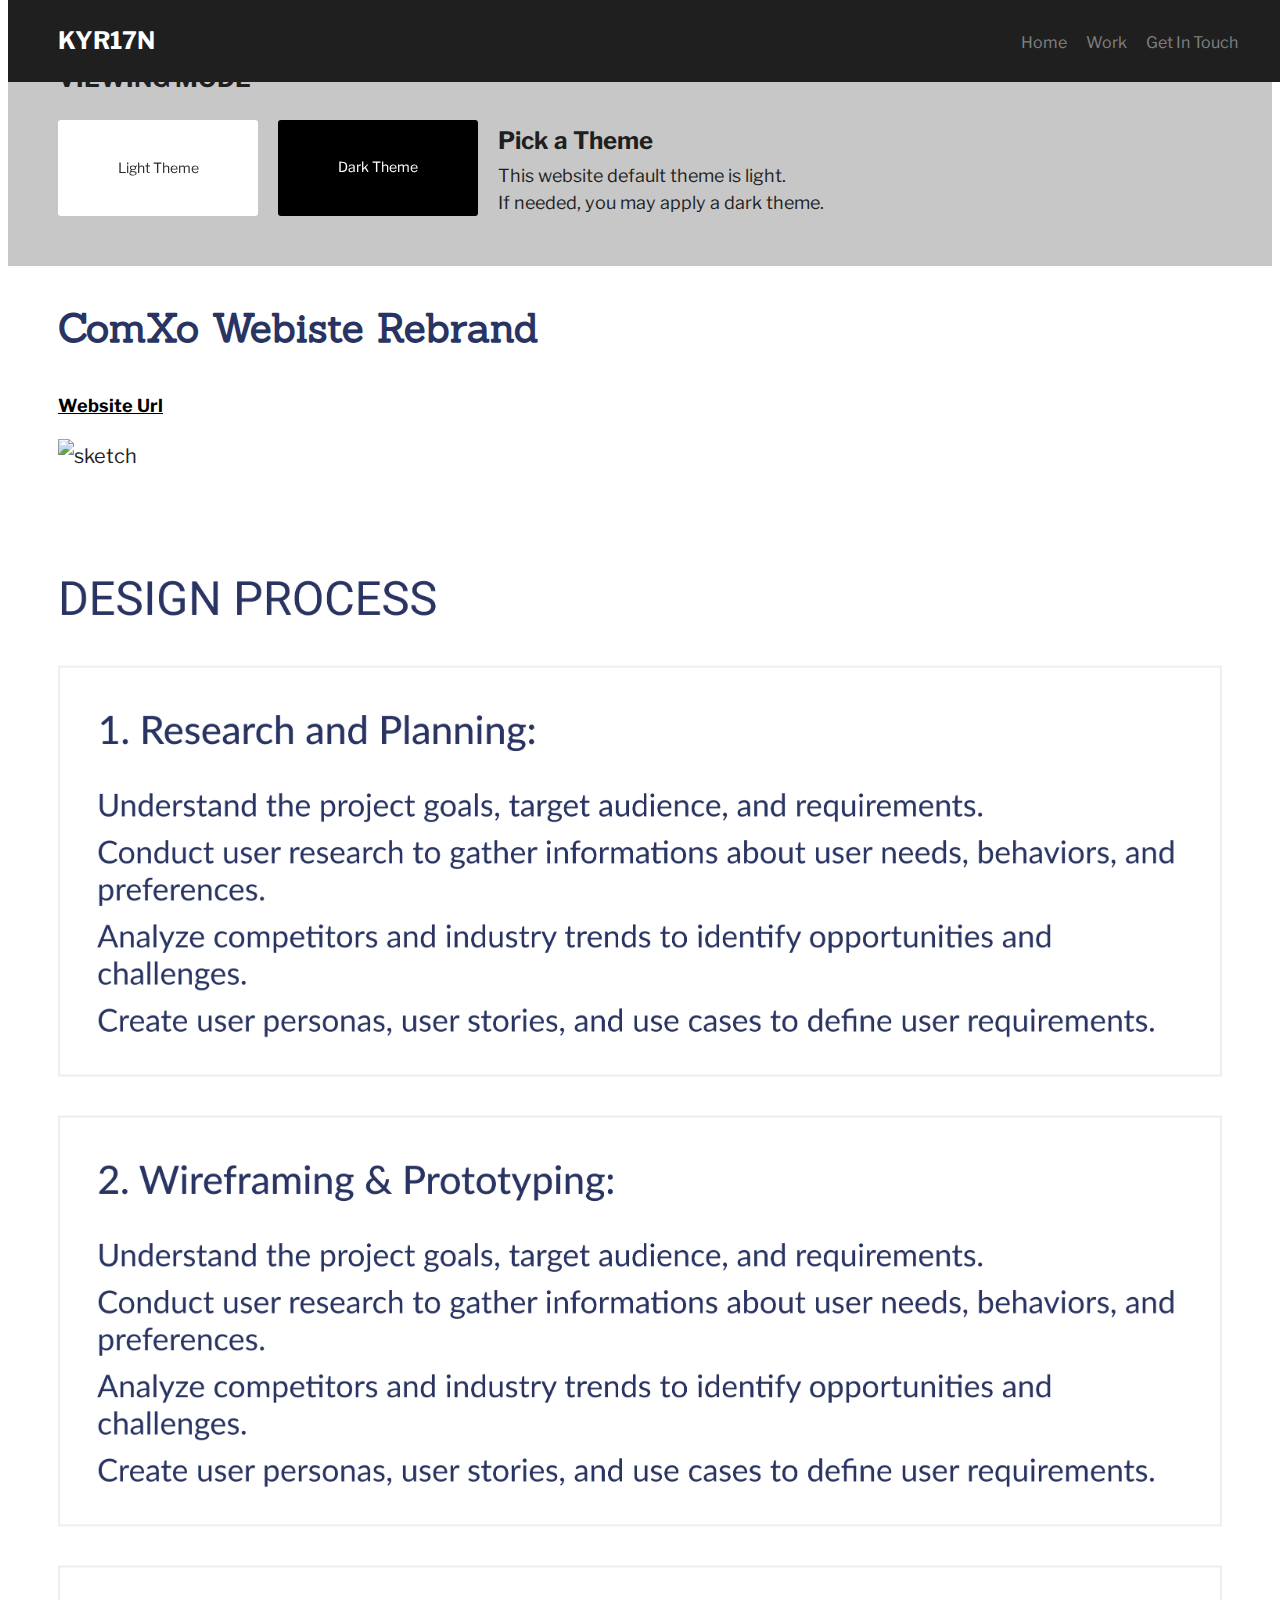
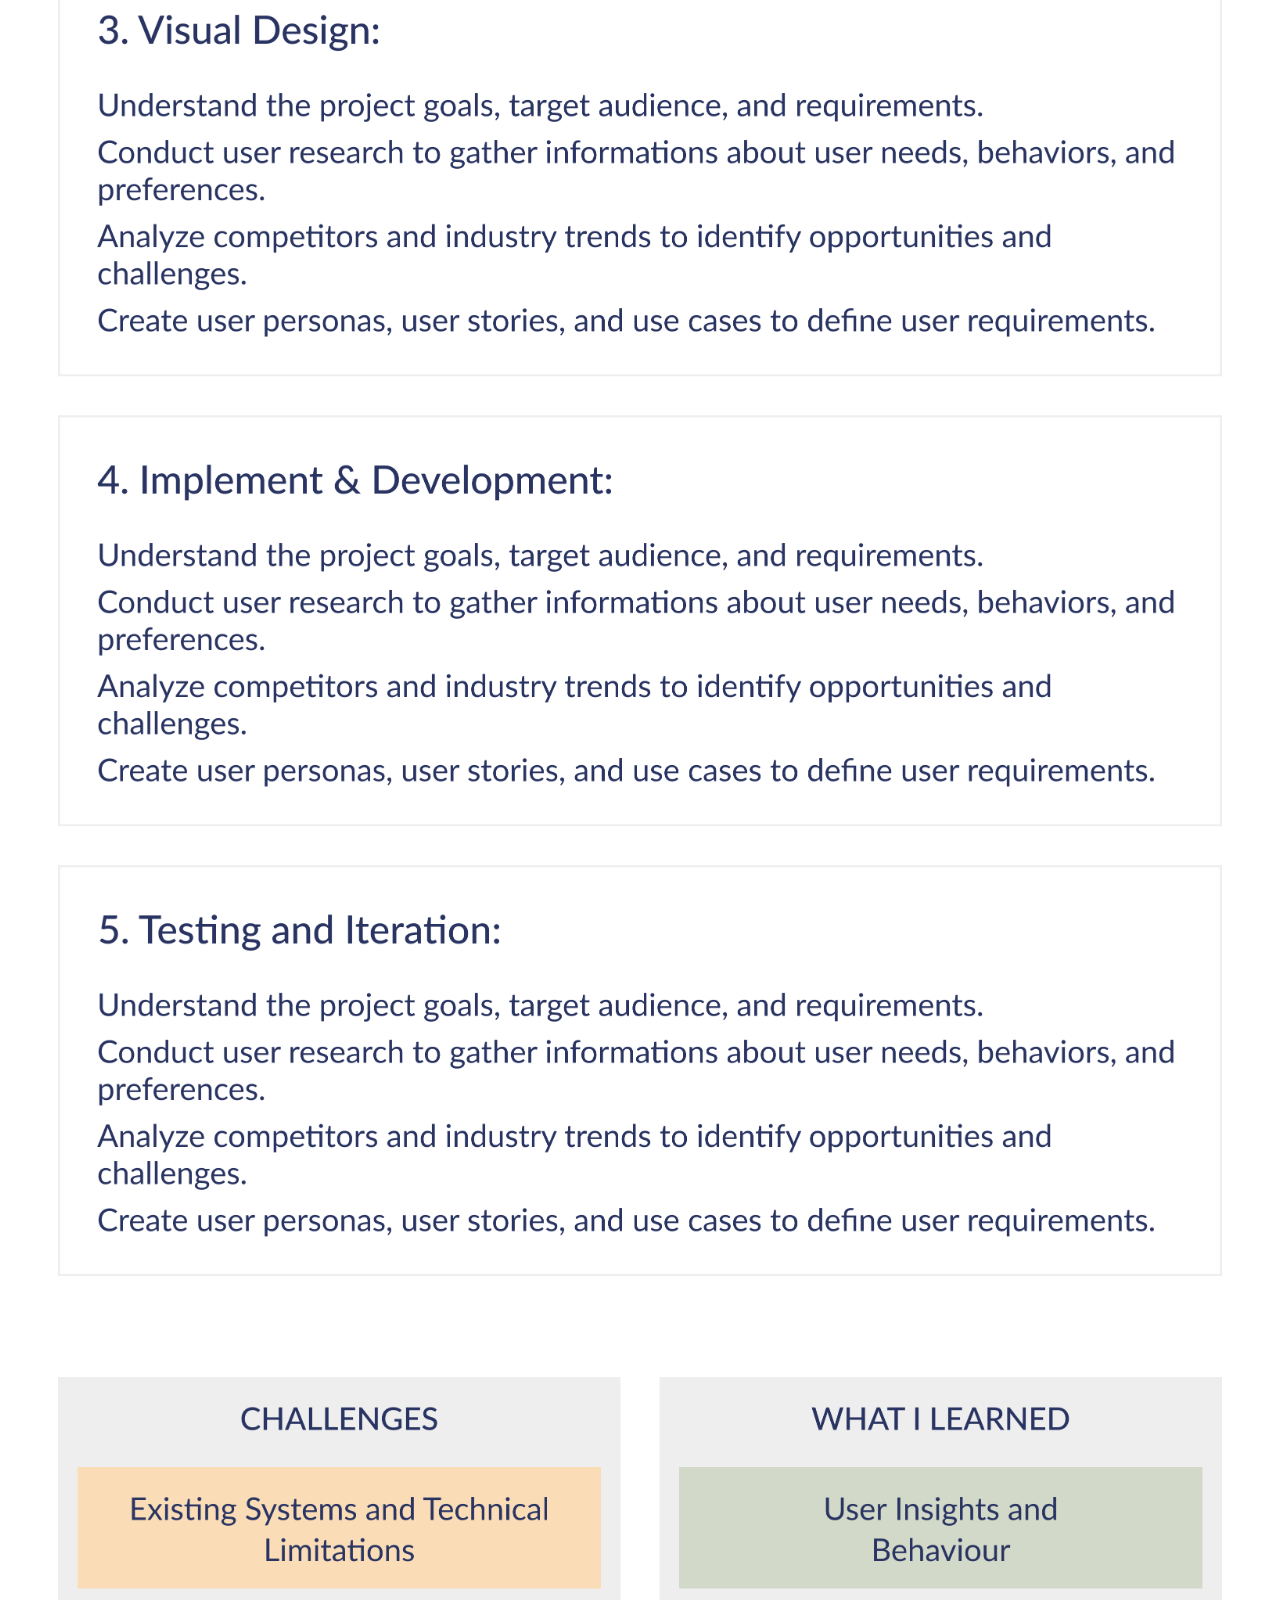
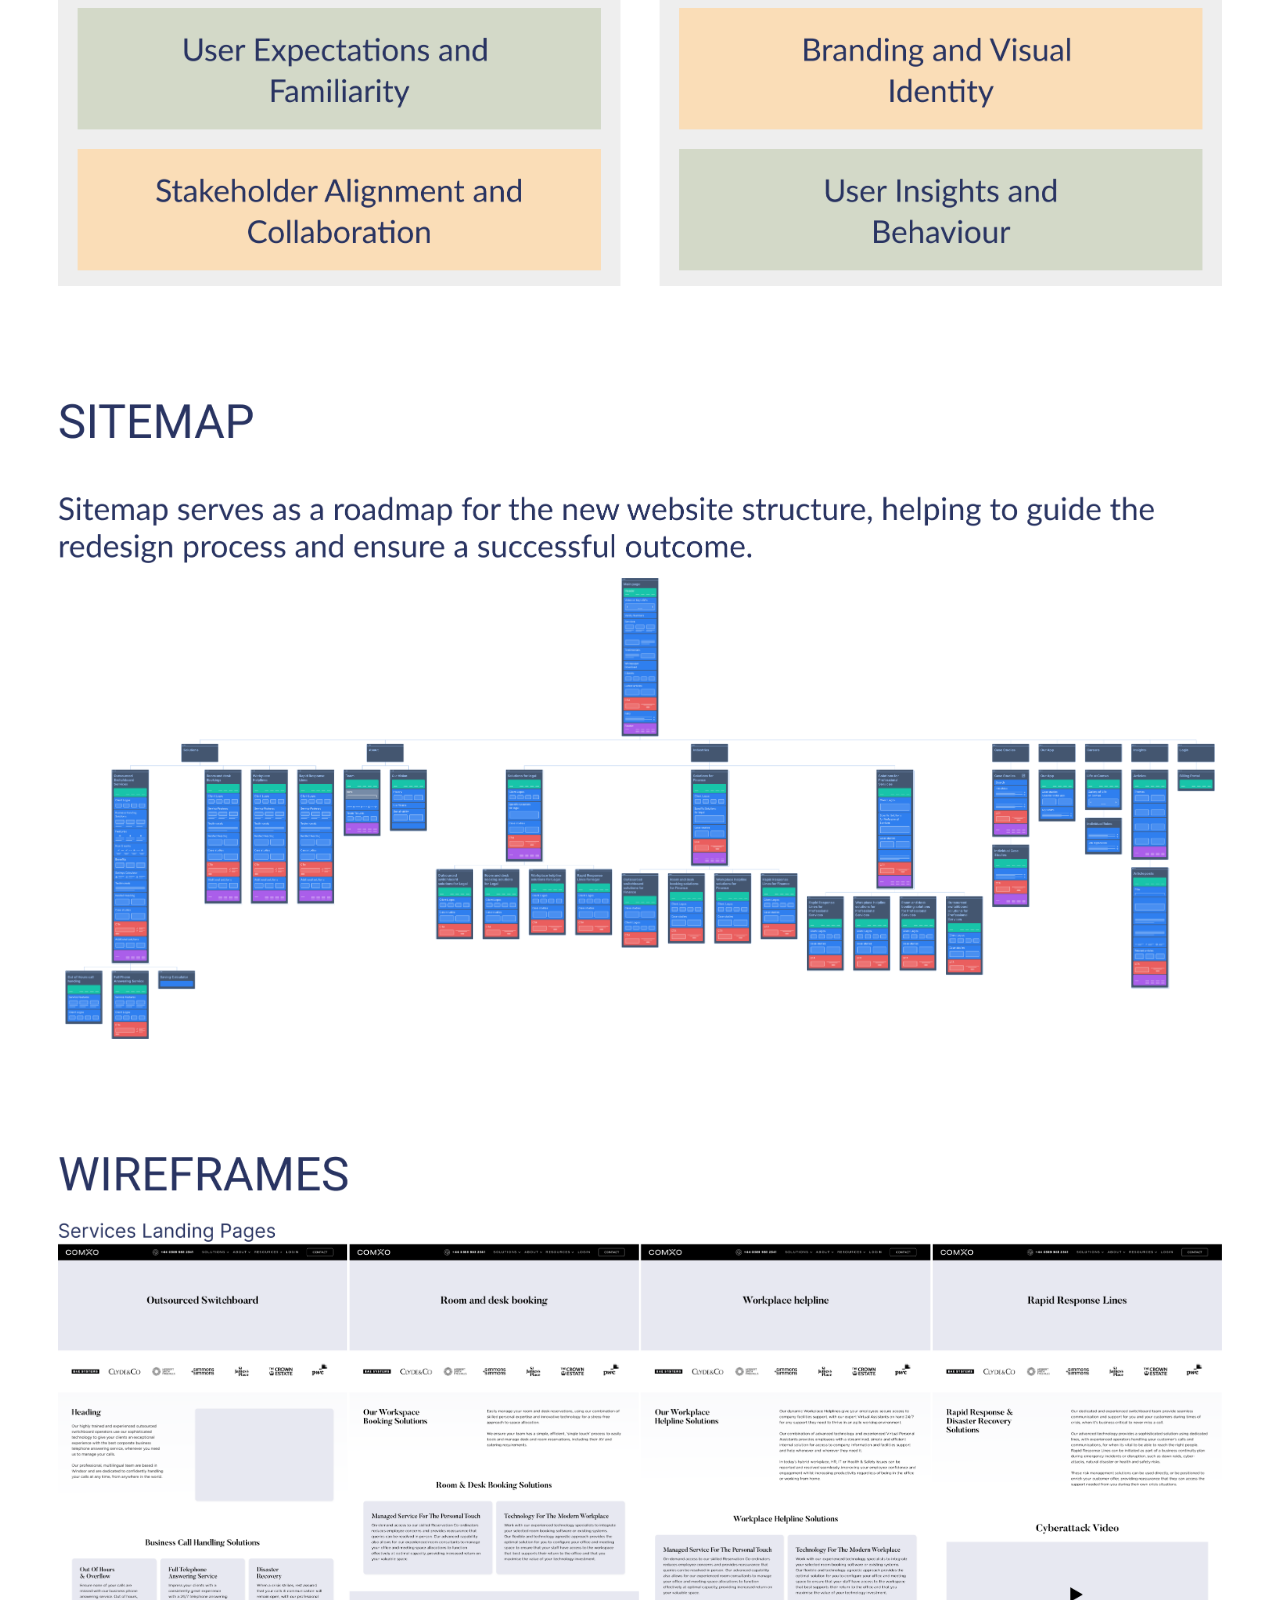
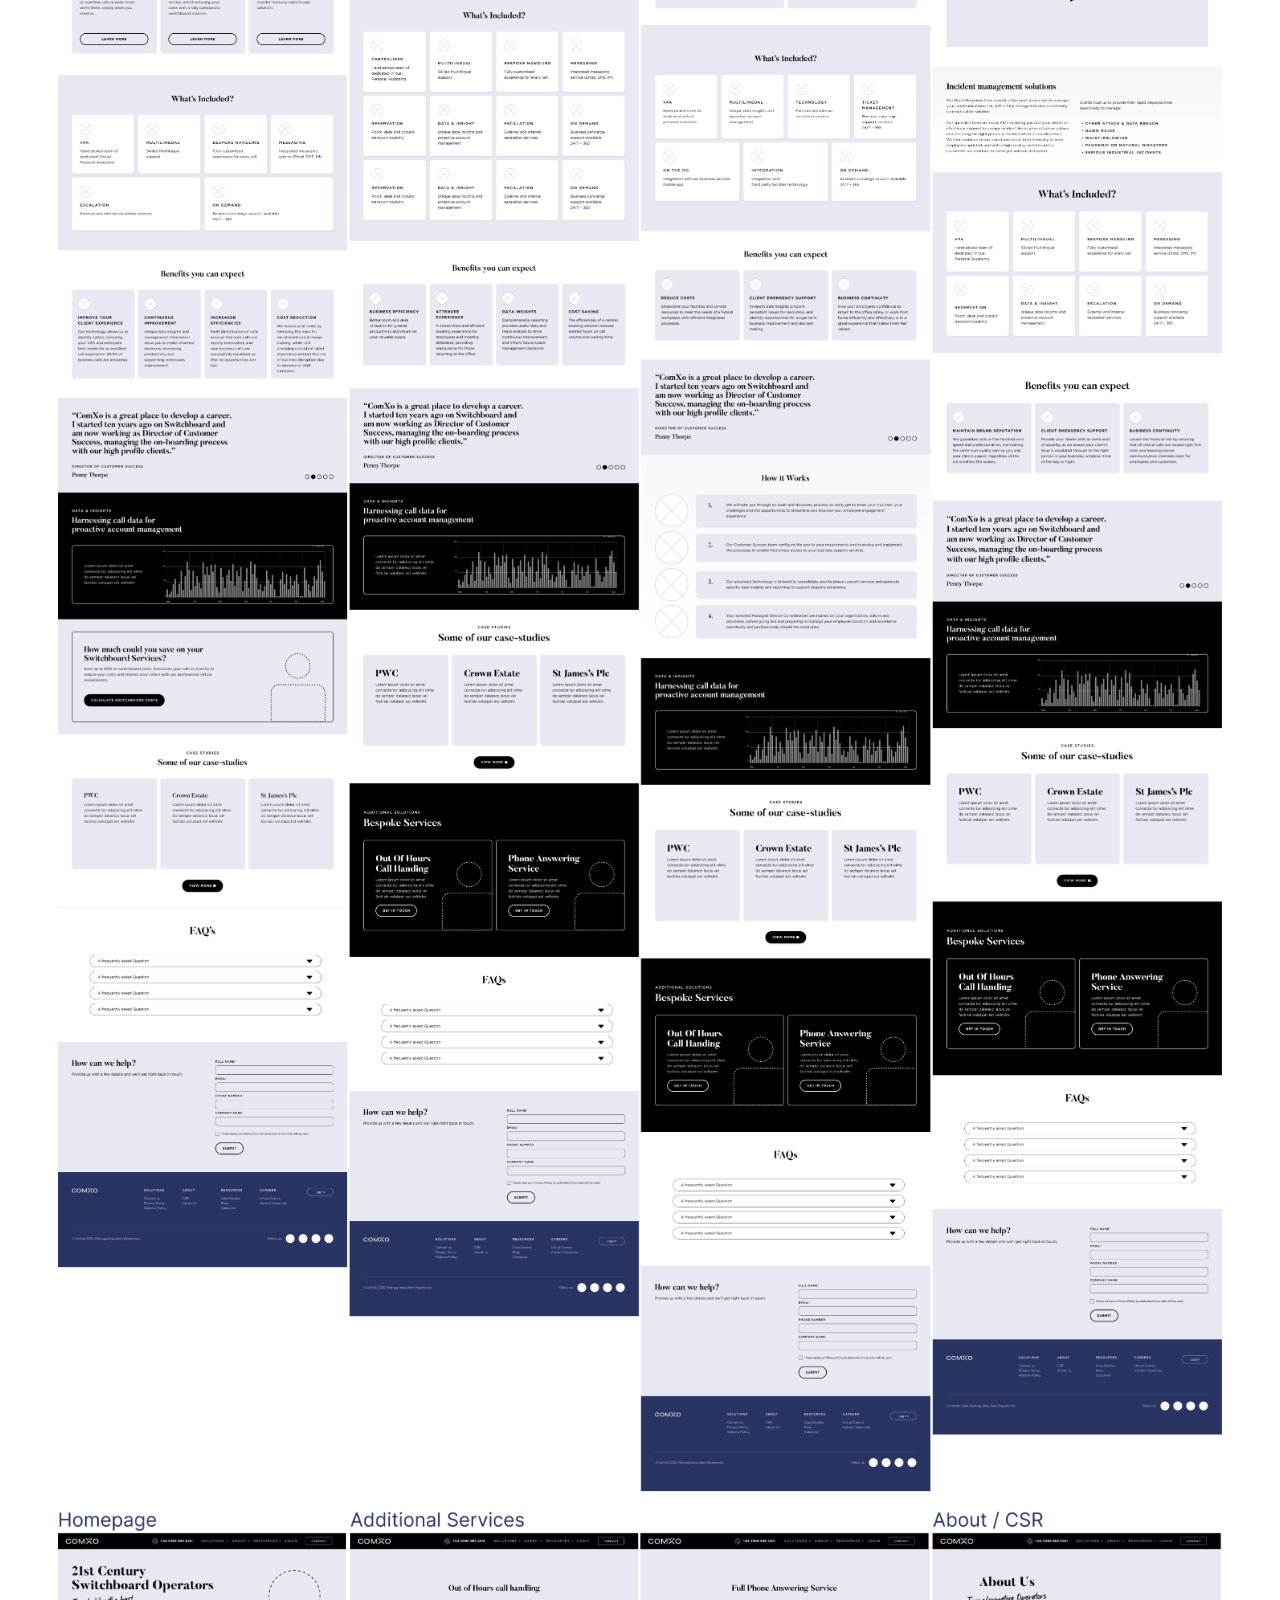
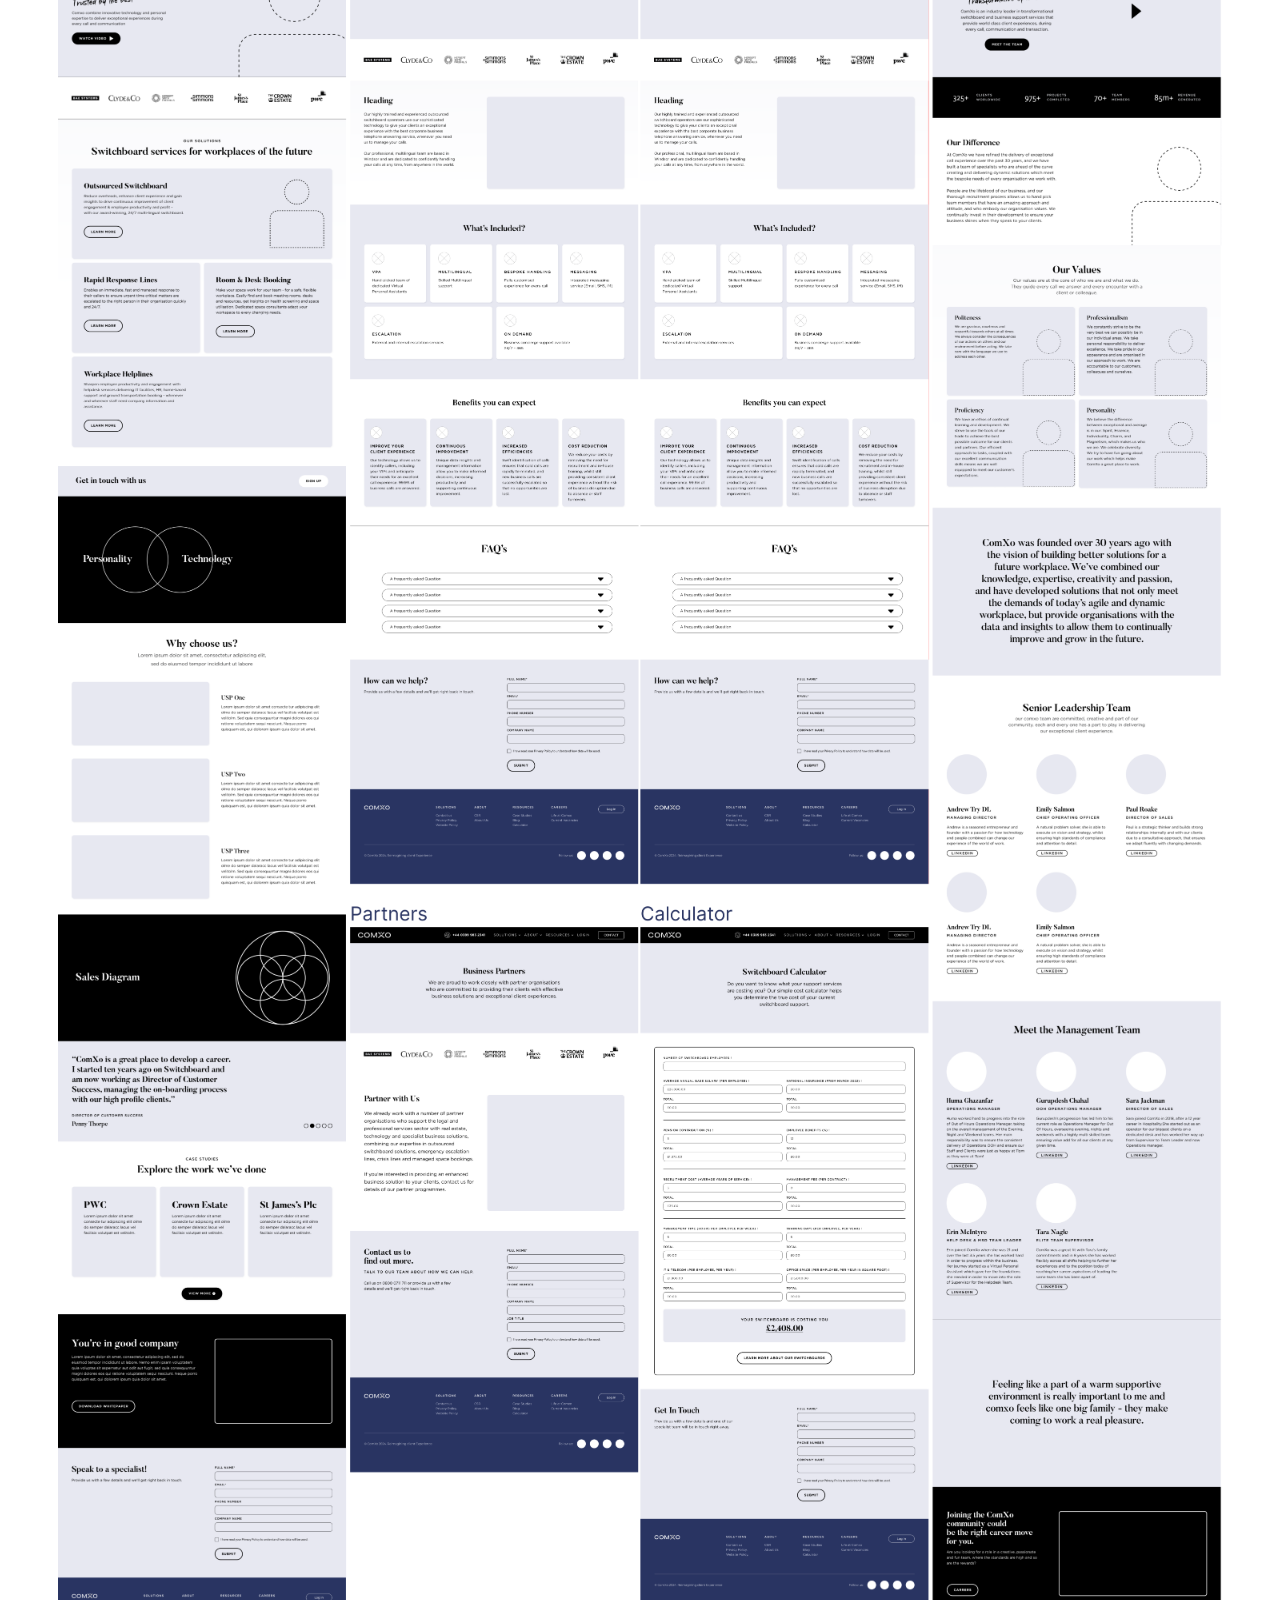
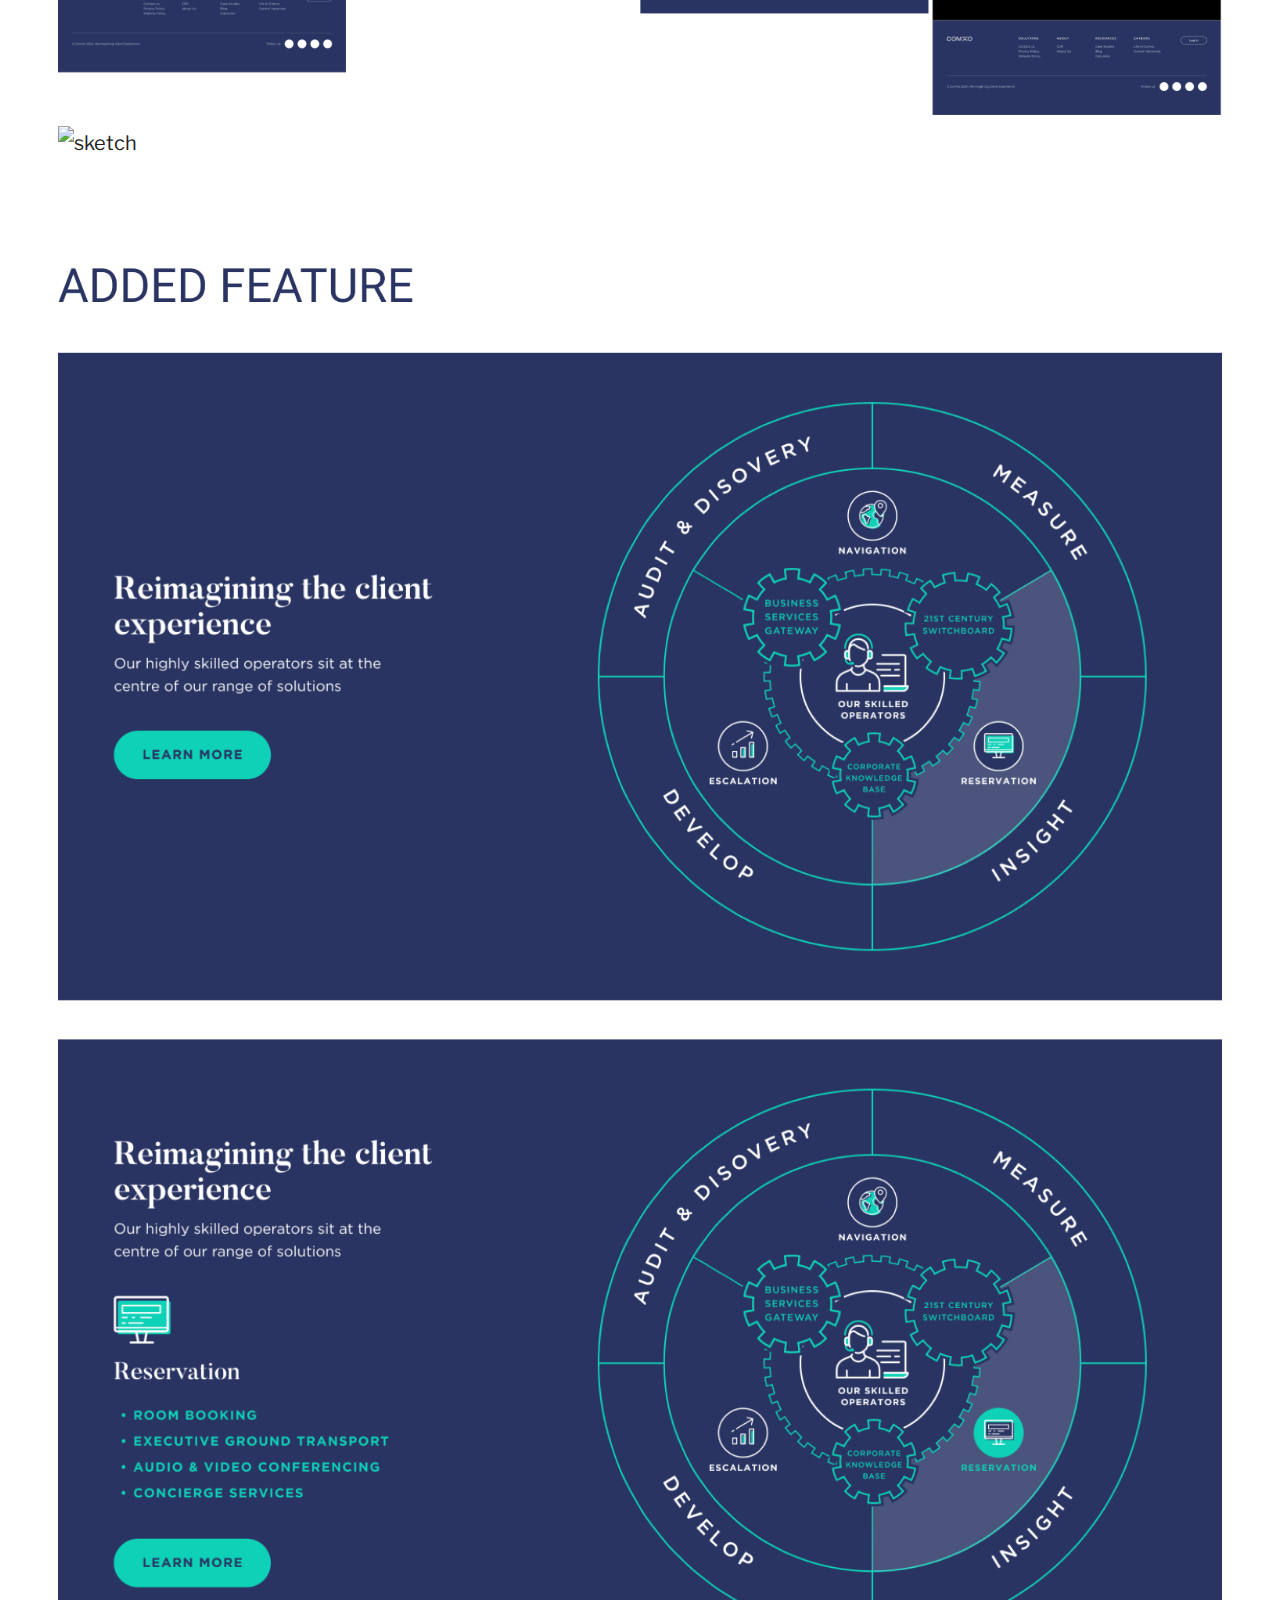
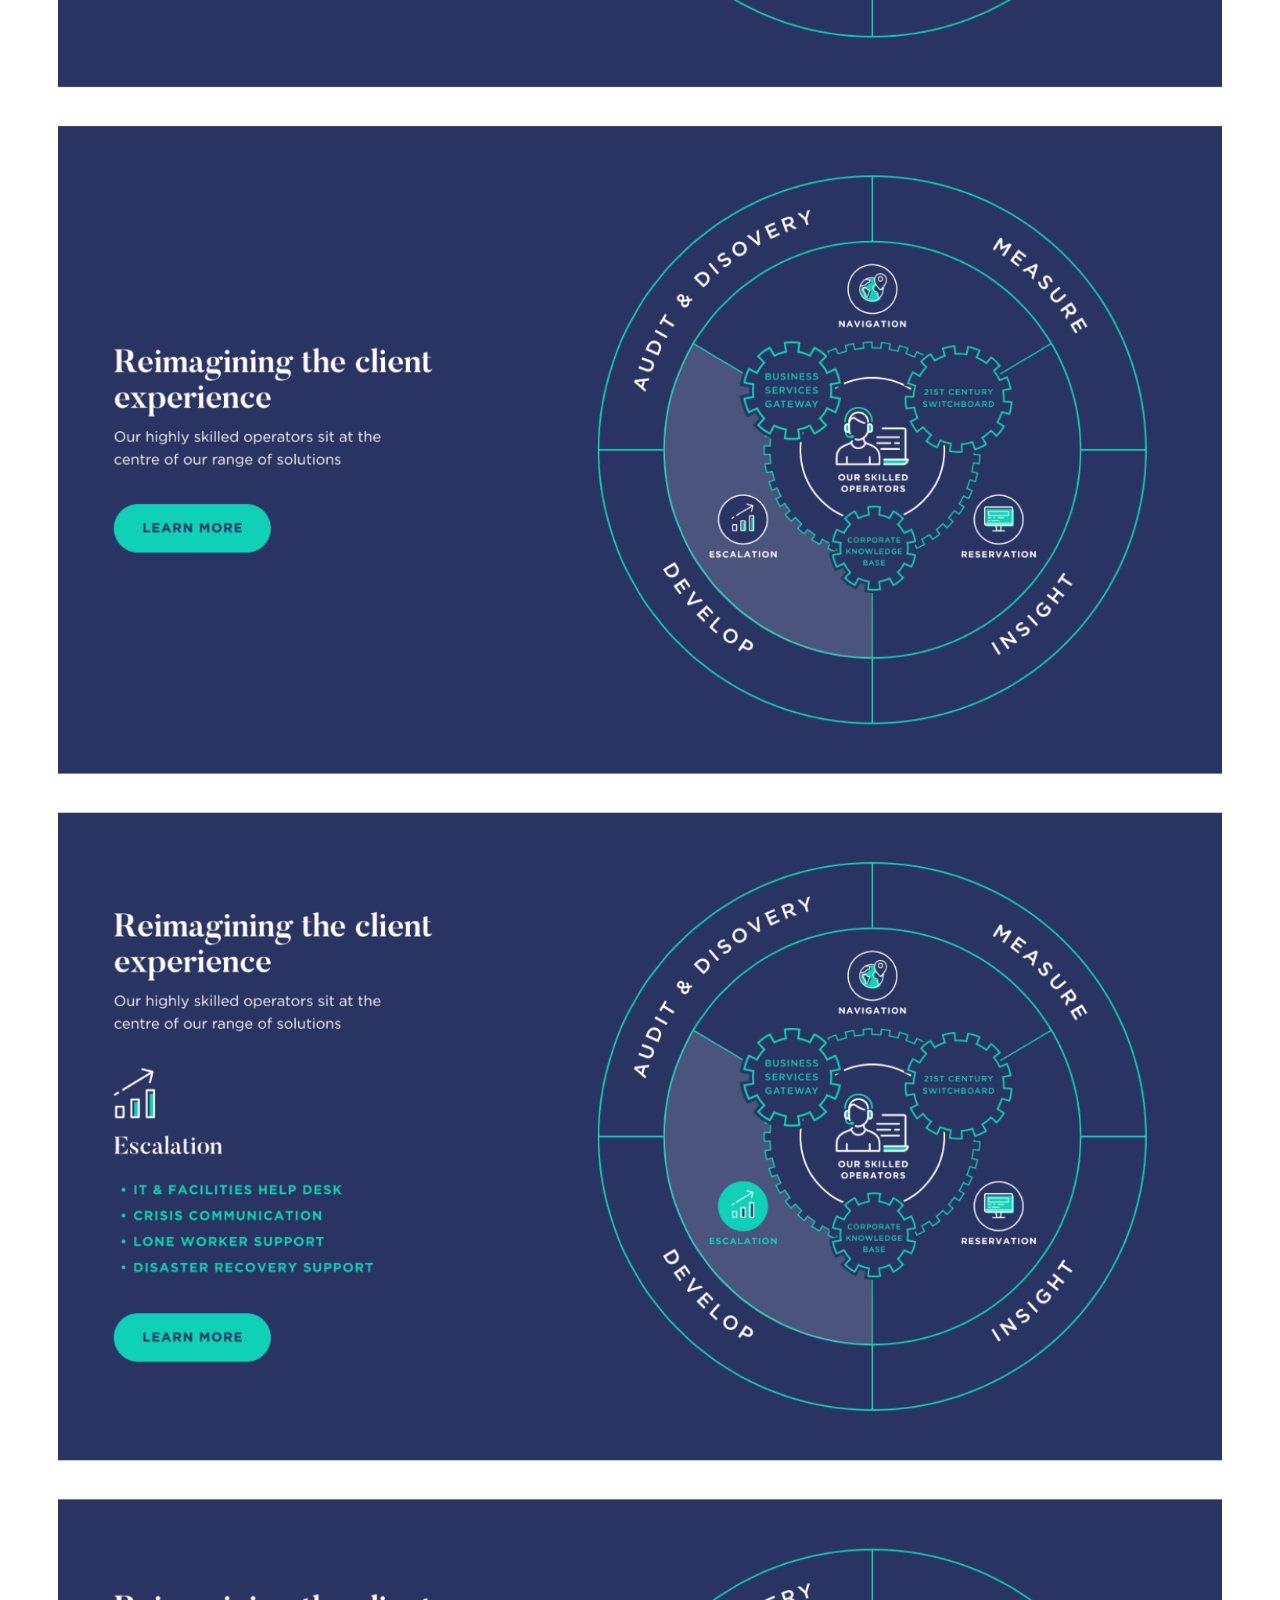
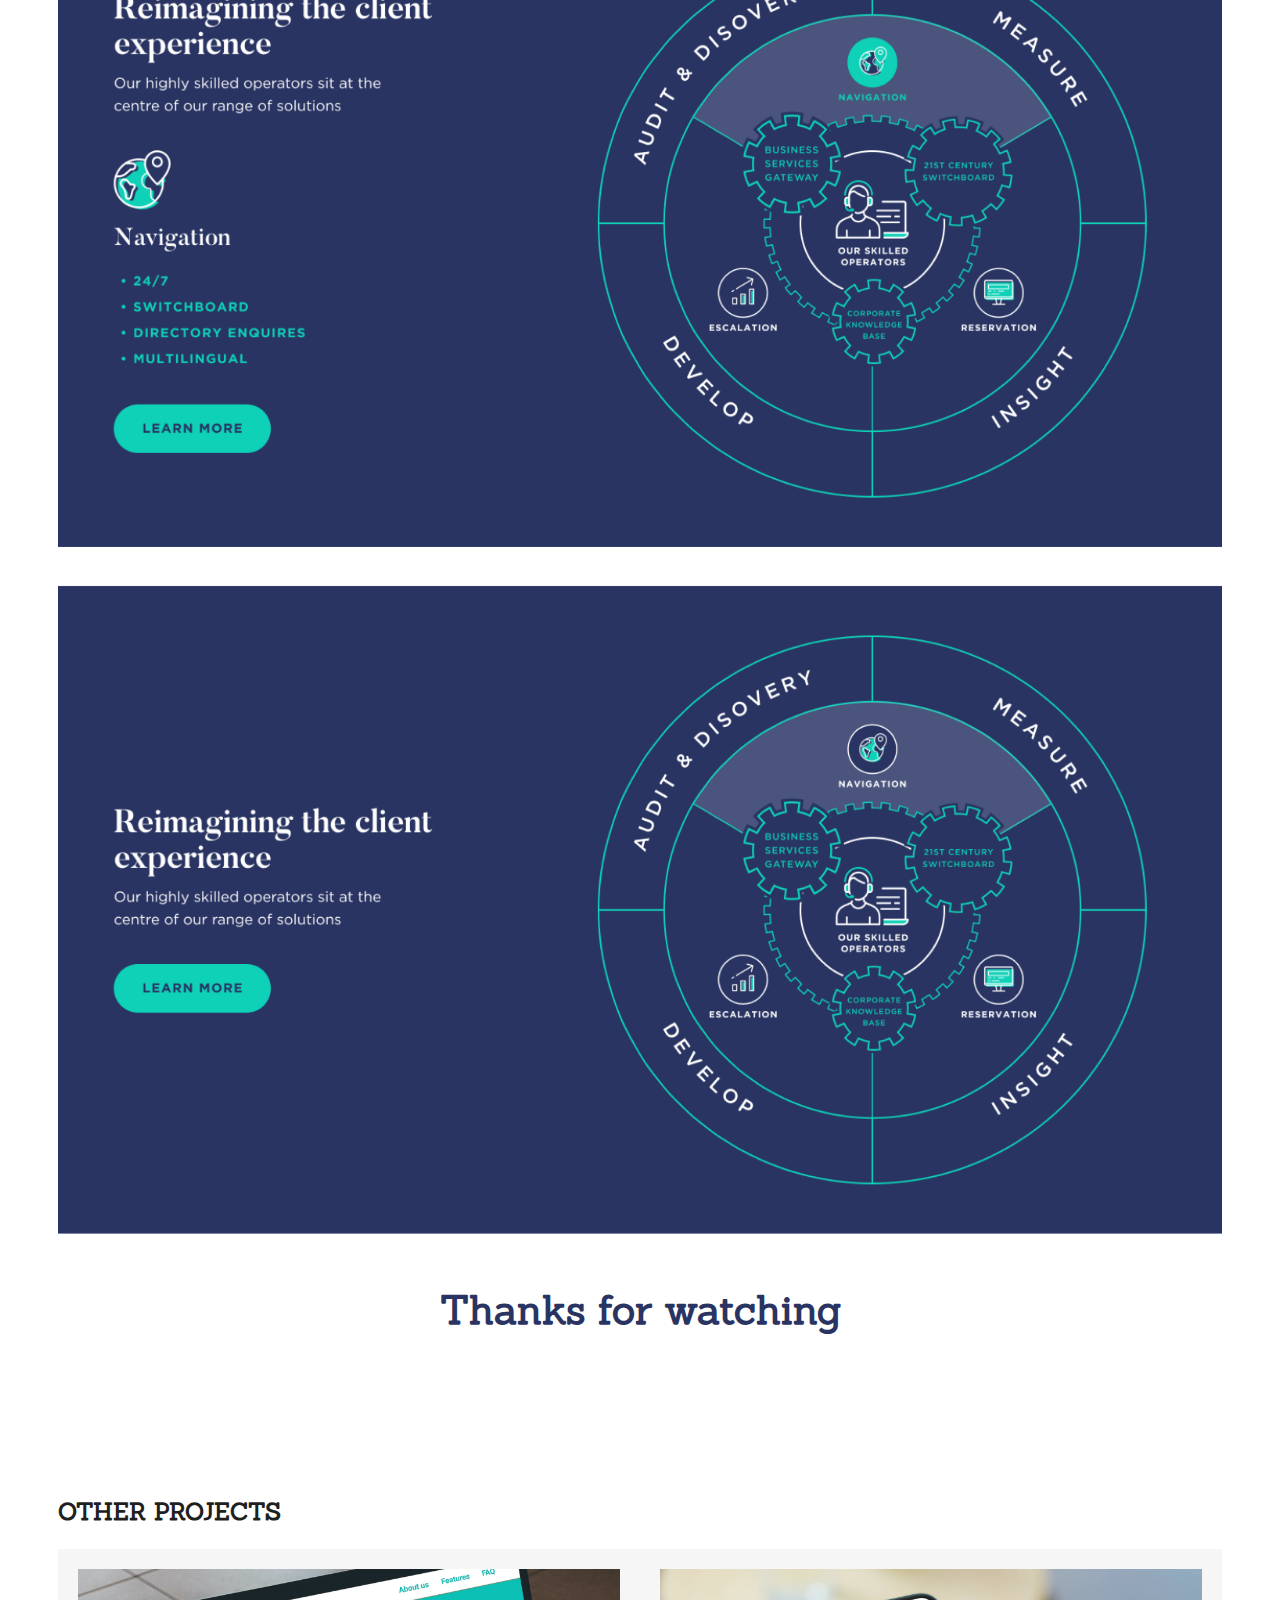
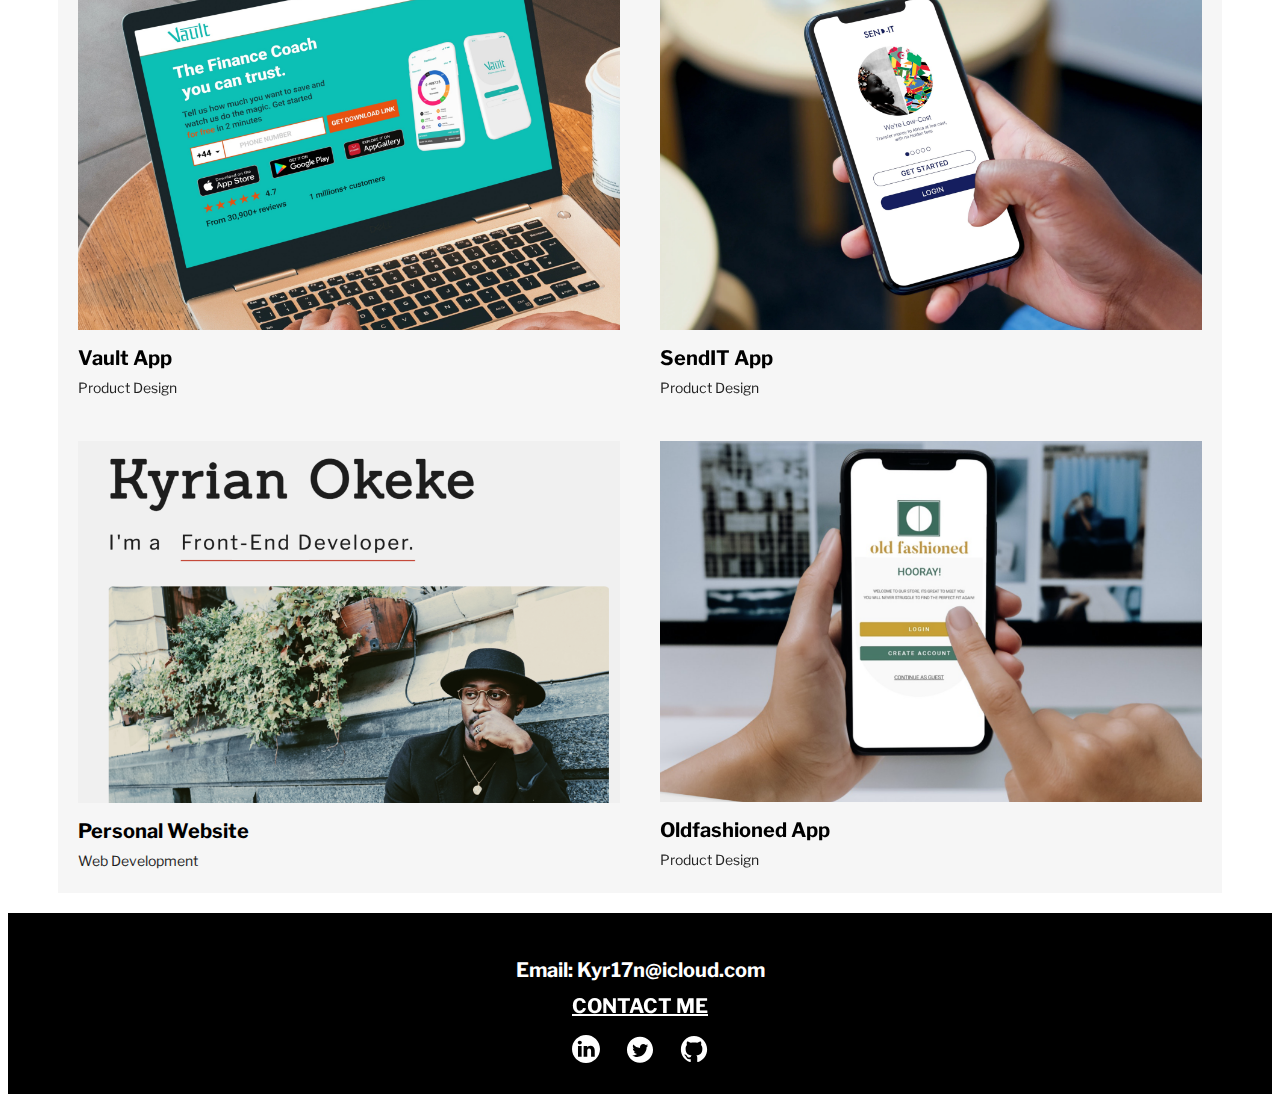
==== commit 688bf800: "update to comxo" ====
--- a/comxo.html
+++ b/comxo.html
@@ -105,9 +105,17 @@
             <h3> <a href="https://www.comxo.com">Website Url</a></h3>
 
             <div>
-                <img src="#" alt=" sketch " width="100%"
-                    height="auto">
-
+                <img src="assets/img/projects/Comxo/comxo 1.png" alt=" sketch " width="100%" height="auto">
+                <img src="assets/img/projects/Comxo/comxo 2.png" alt=" sketch " width="100%" height="auto">
+                <img src="assets/img/projects/Comxo/comxo 3.png" alt=" sketch " width="100%" height="auto">
+                <img src="assets/img/projects/Comxo/sitemap_title.png" alt=" sketch " width="100%" height="auto">
+                <img src="assets/img/projects/Comxo/sitemap.png" alt=" sketch " width="100%" height="auto">
+                <img src="assets/img/projects/Comxo/Wireframe_title.png" alt=" sketch " width="100%" height="auto">
+                <img src="assets/img/projects/Comxo/wireframes.png" alt=" sketch " width="100%" height="auto">
+                <img src="assets/img/projects/Comxo/wireframe 2.png" alt=" sketch " width="100%" height="auto">
+                <img src="assets/img/projects/Comxo/FINAL DESIGNS.png" alt=" sketch " width="100%" height="auto">
+                <img src="assets/img/projects/Comxo/comxo 5.png" alt=" sketch " width="100%" height="auto">
+                <!-- <img src="assets/img/projects/Comxo/comxo 6.png" alt=" sketch " width="100%" height="auto"> -->
                 <h1 class="thanks">Thanks for watching</h1>
             </div>
 
--- a/assets/css/style.css
+++ b/assets/css/style.css
@@ -213,6 +213,7 @@
         z-index: 999;
         /* Adjust the z-index as per your requirement */
         /* Other styles for the sticky element */
+        color: #293462;
     }
 
     .popup-message {
@@ -236,6 +237,7 @@
         padding: 0px 0px 30px 0px;
         font-size: 25px;
         margin: 0;
+        color: #293462;
     }
 
 
@@ -1336,6 +1338,7 @@
     .project-title {
         position: sticky;
         top: 82px;
+        color: #293462;
         /* Adjust the value to be equal to the height of your page header */
         background-color: #fff;
         /* Adjust the background color if needed */
@@ -2089,10 +2092,12 @@
 
     .thanks {
         width: 100%;
-        text-align: left;
-        padding: 0px 0px 30px 0px;
+        text-align: center;
+        padding: 30px 0px 30px 0px;
         font-size: 40px;
         margin: 0;
+        color: #293462;
+       
     }
 
 }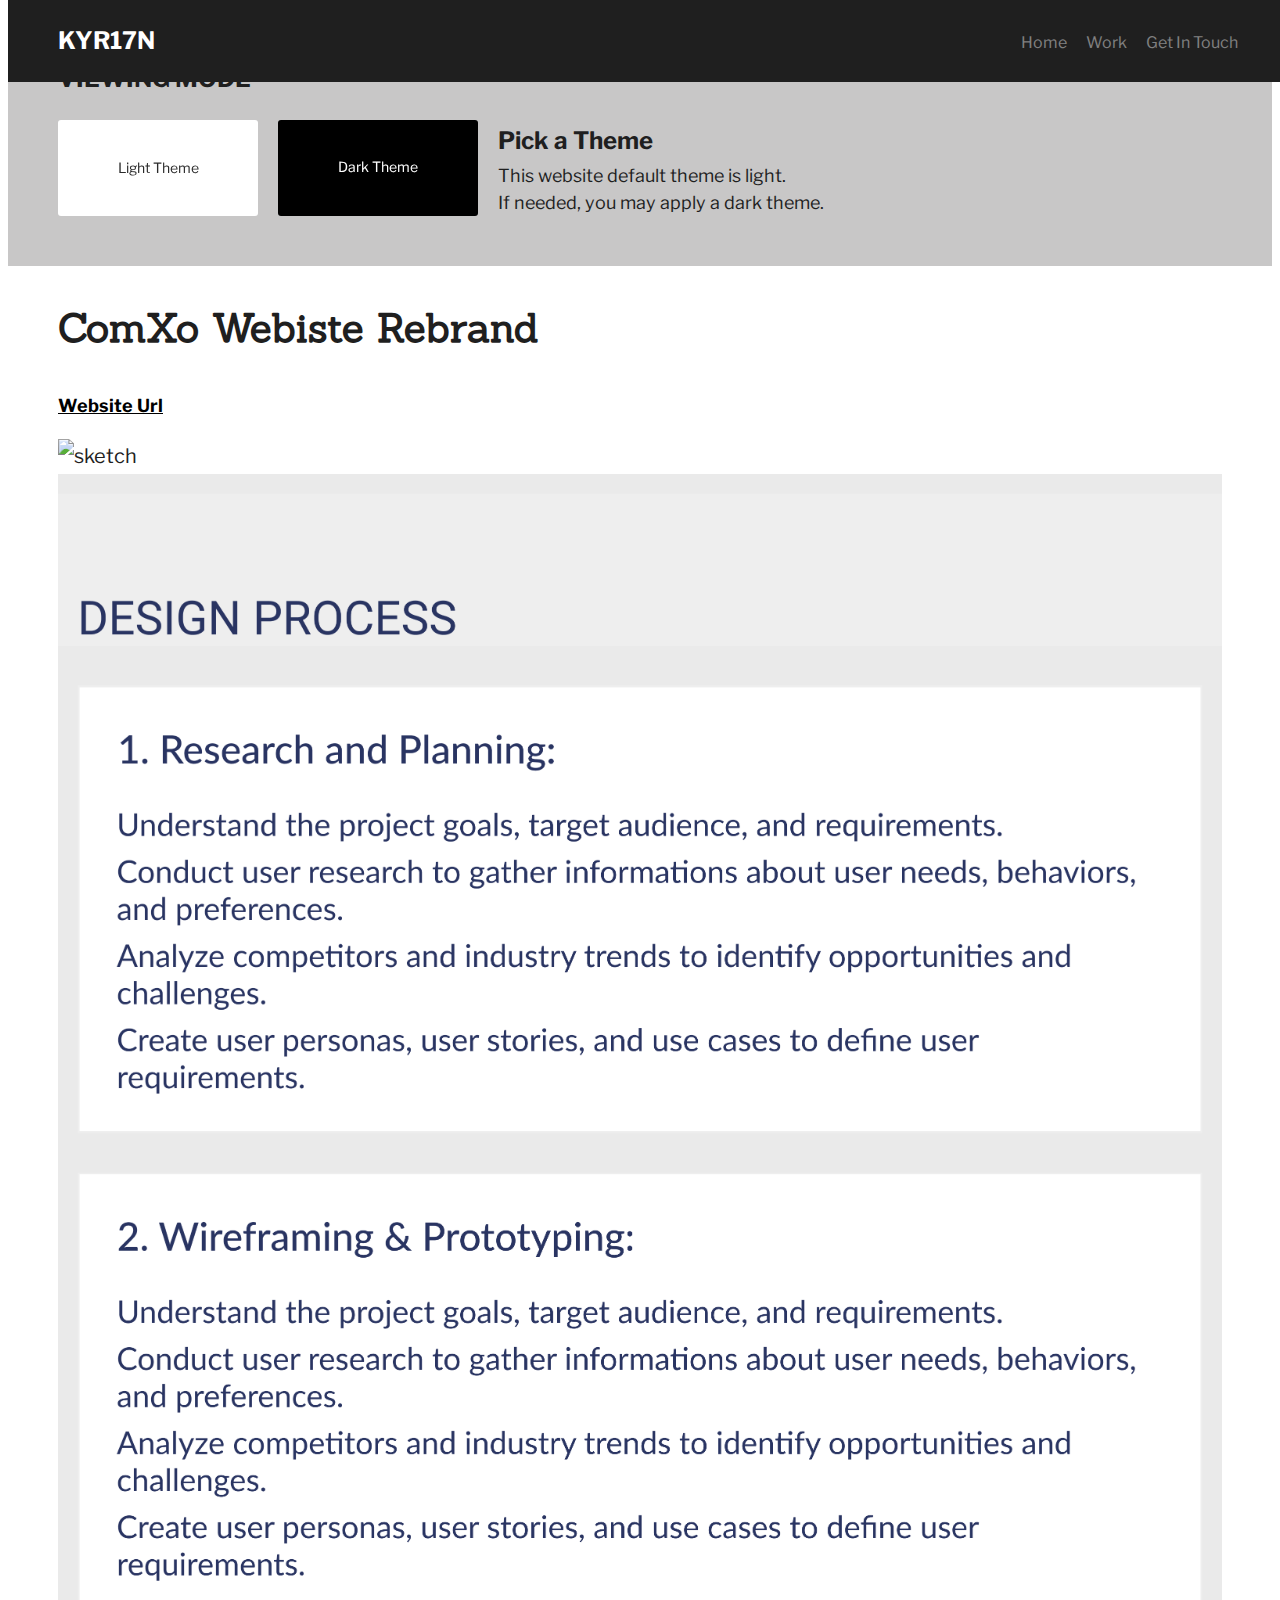
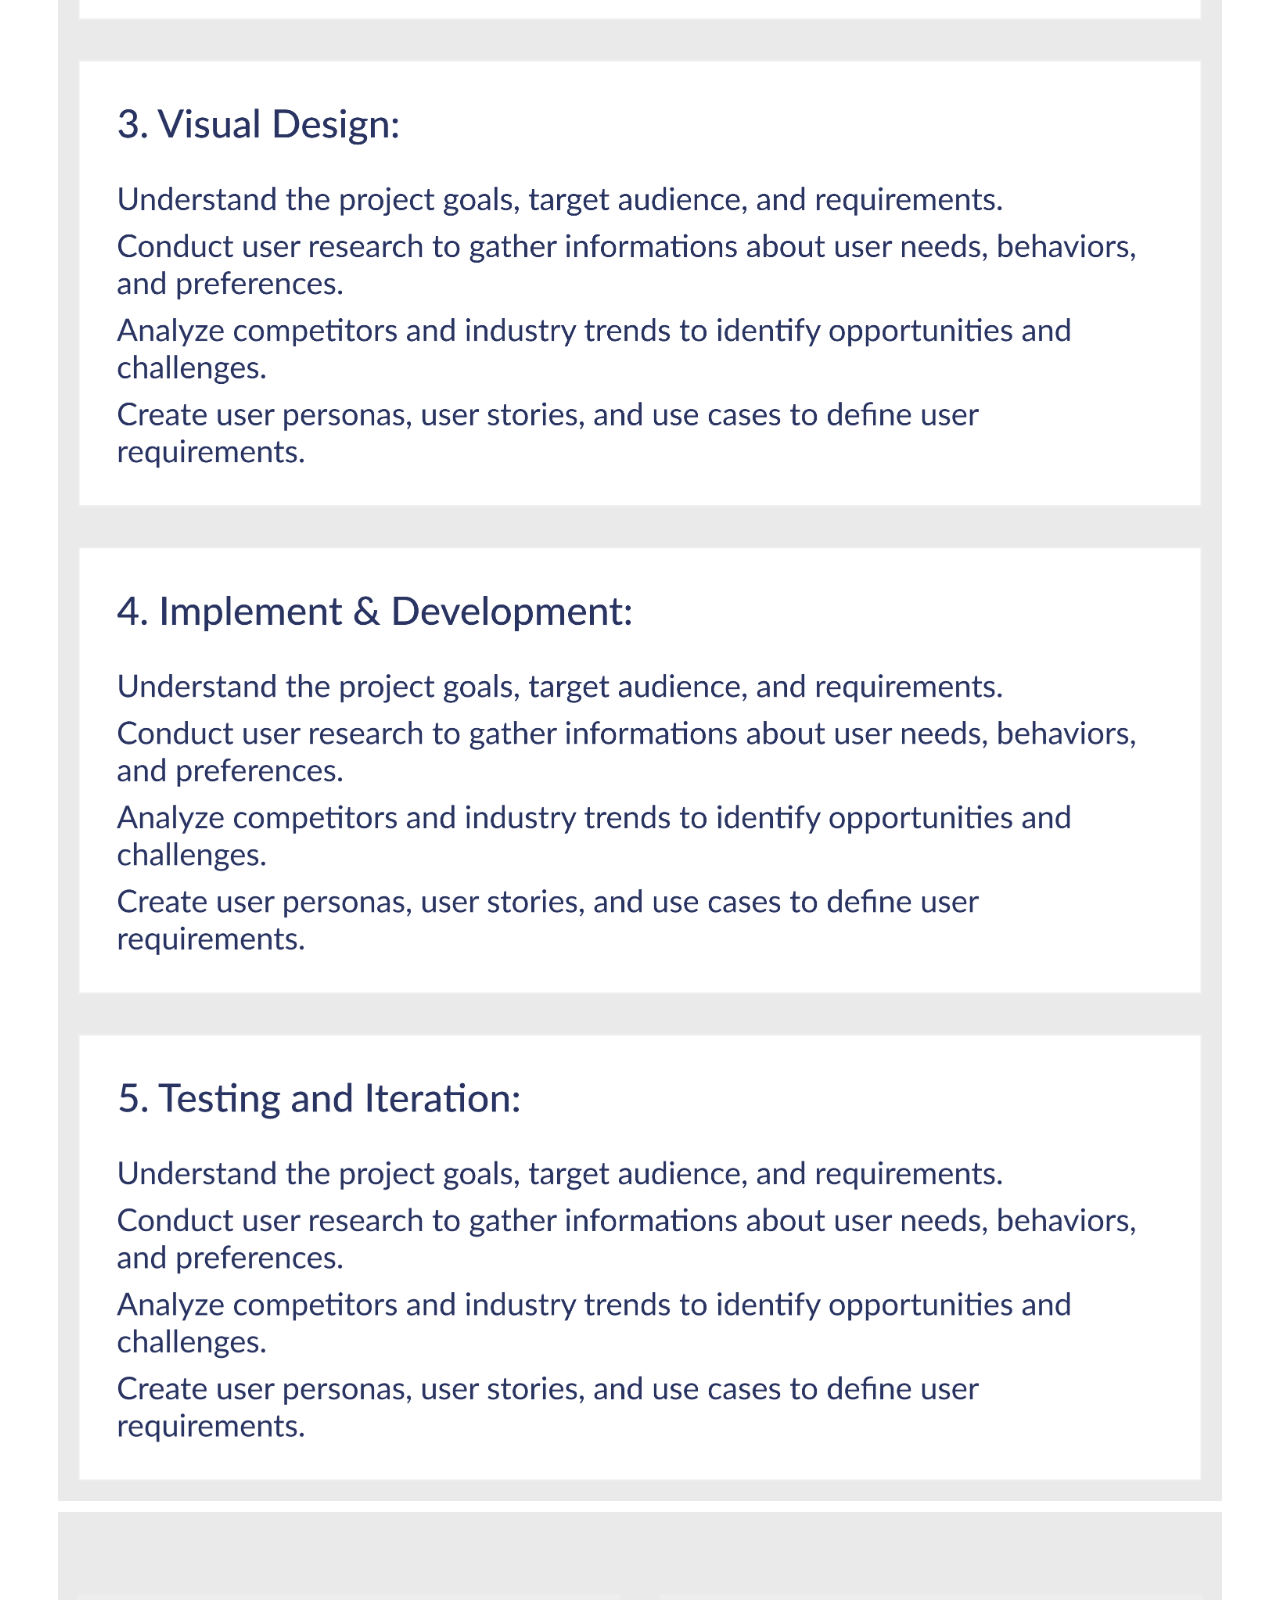
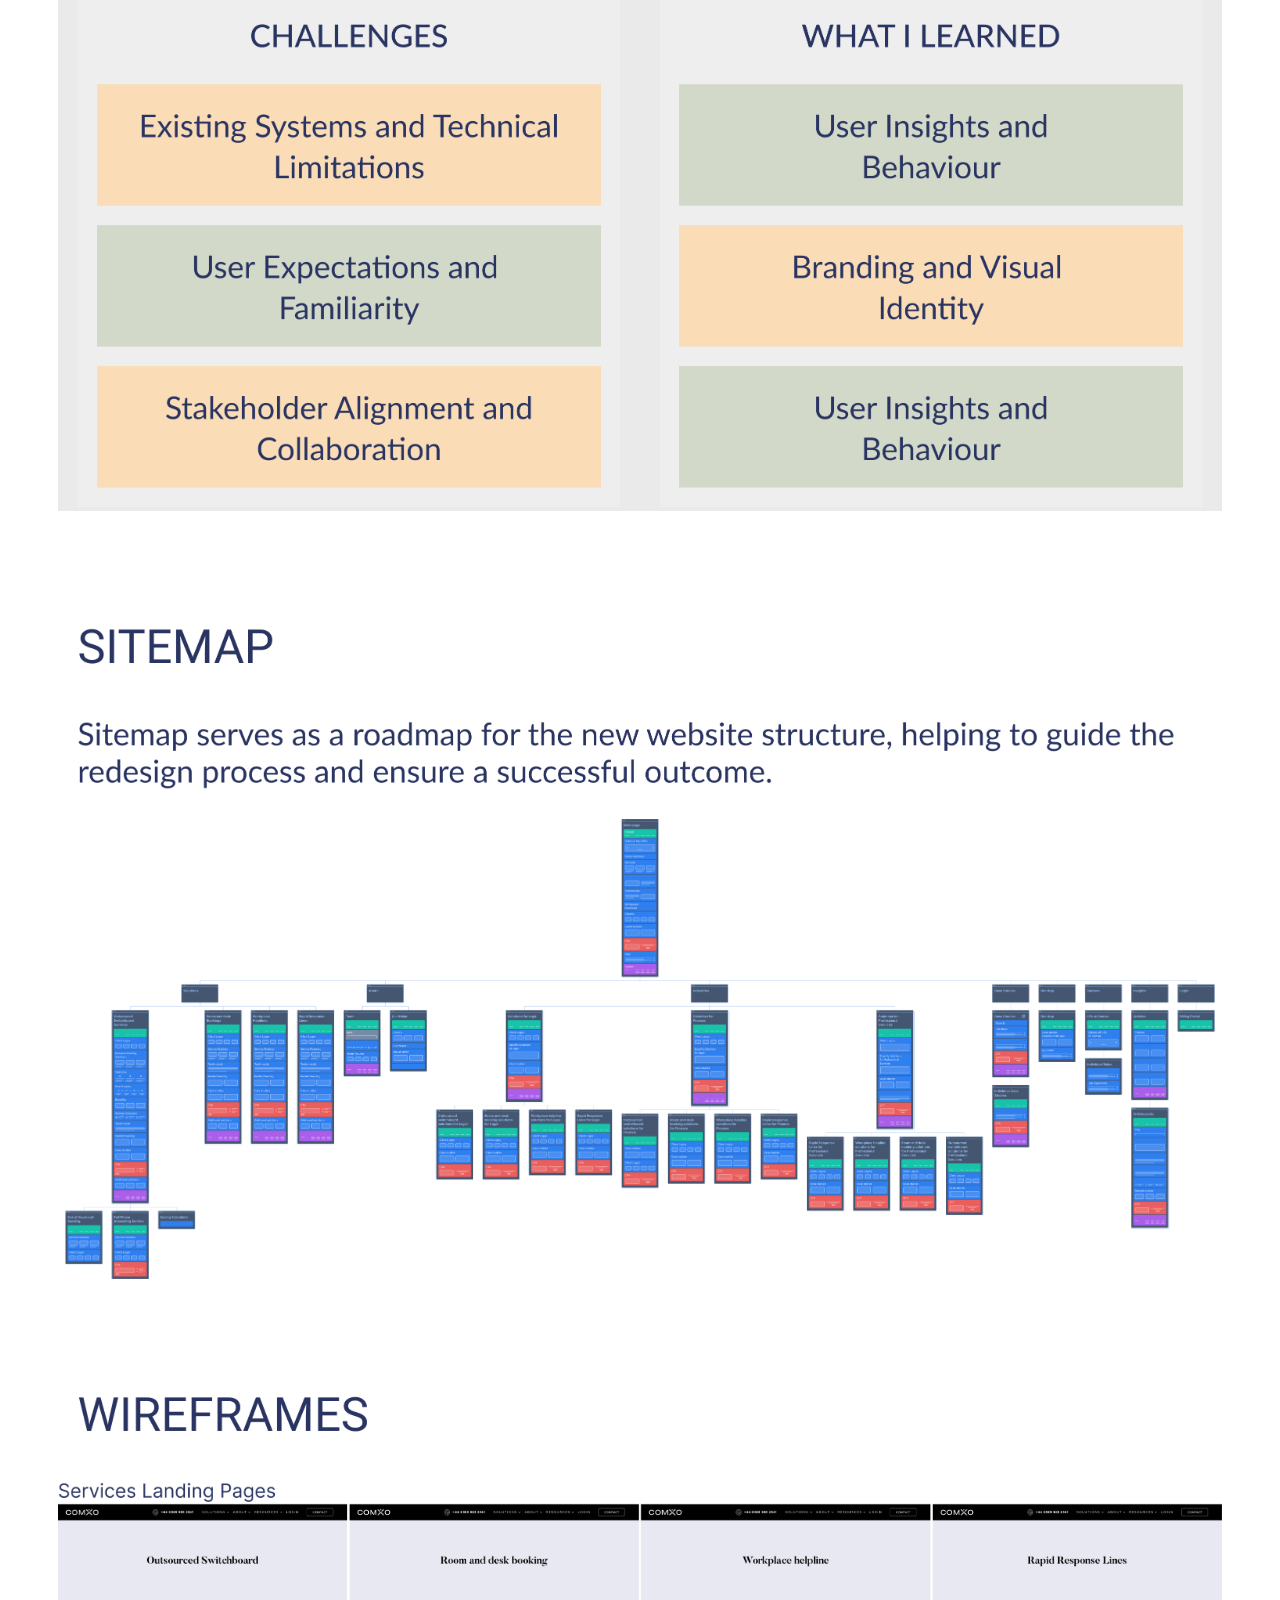
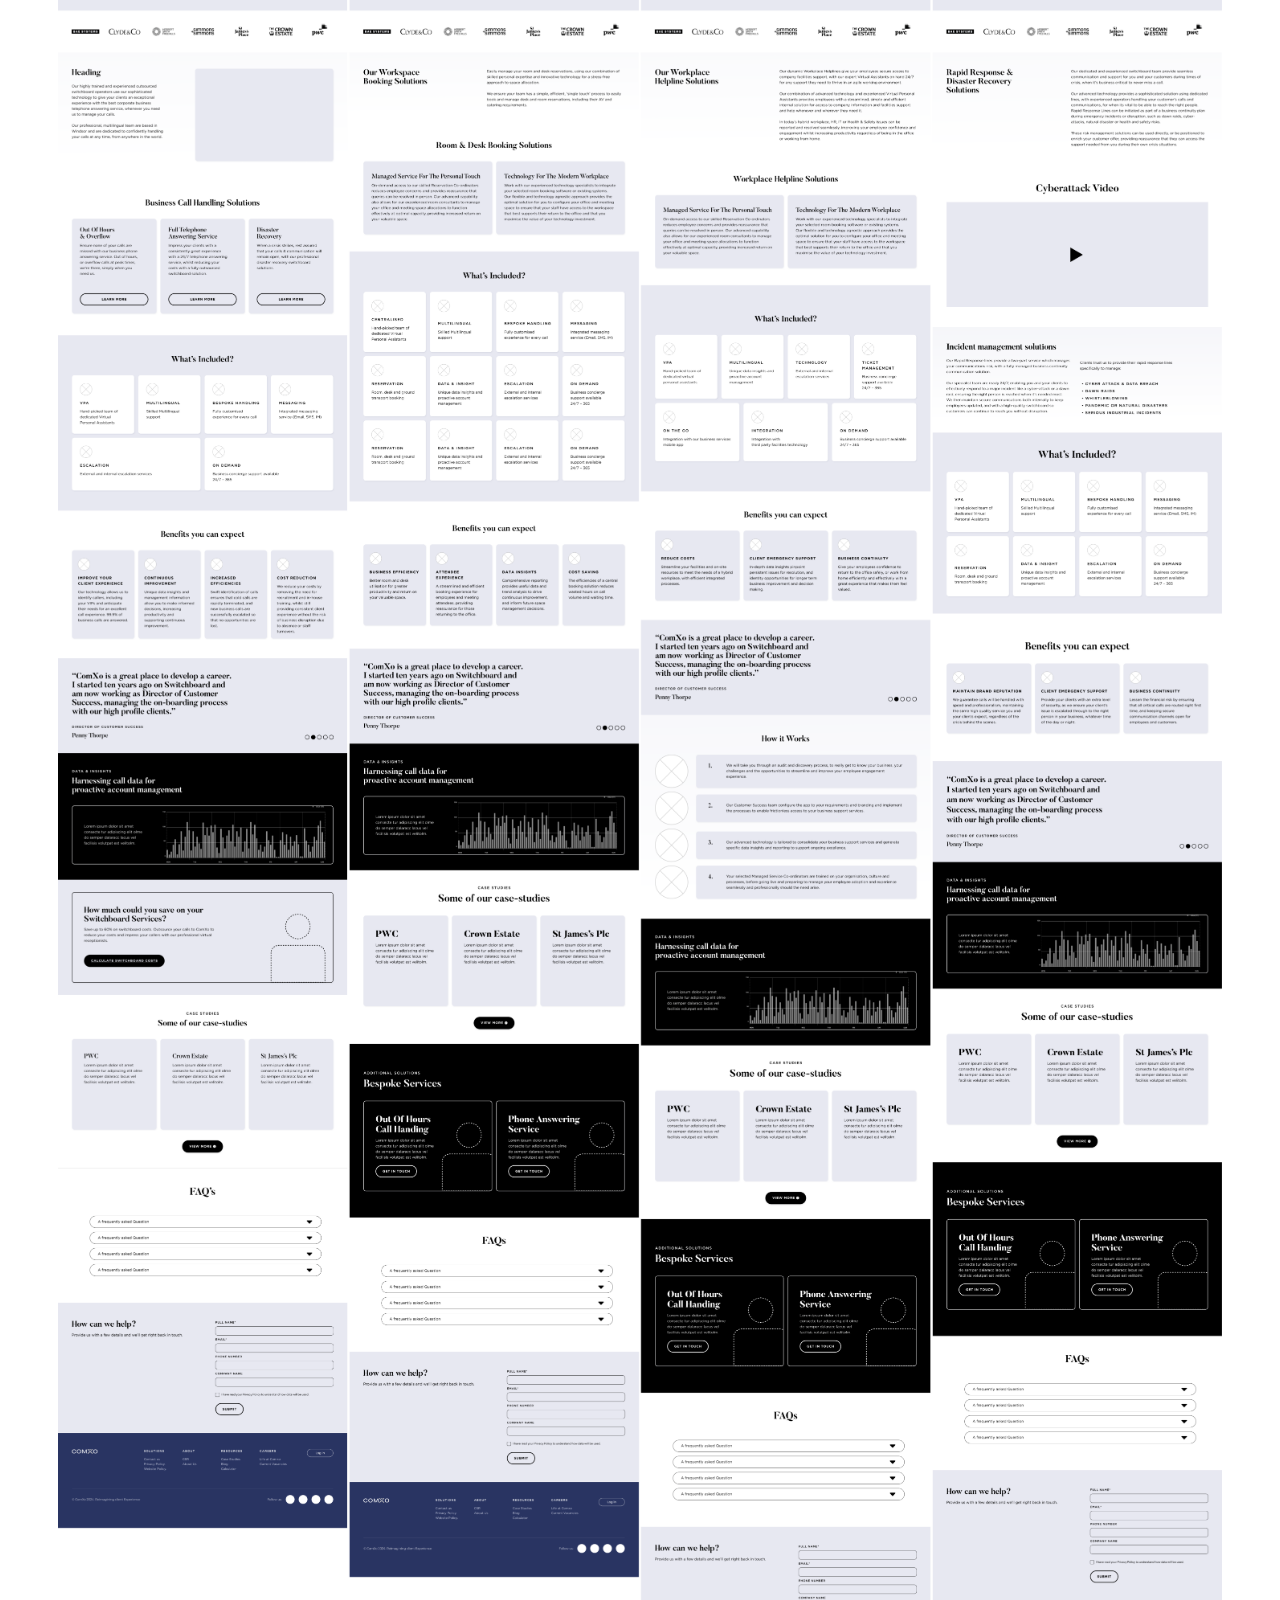
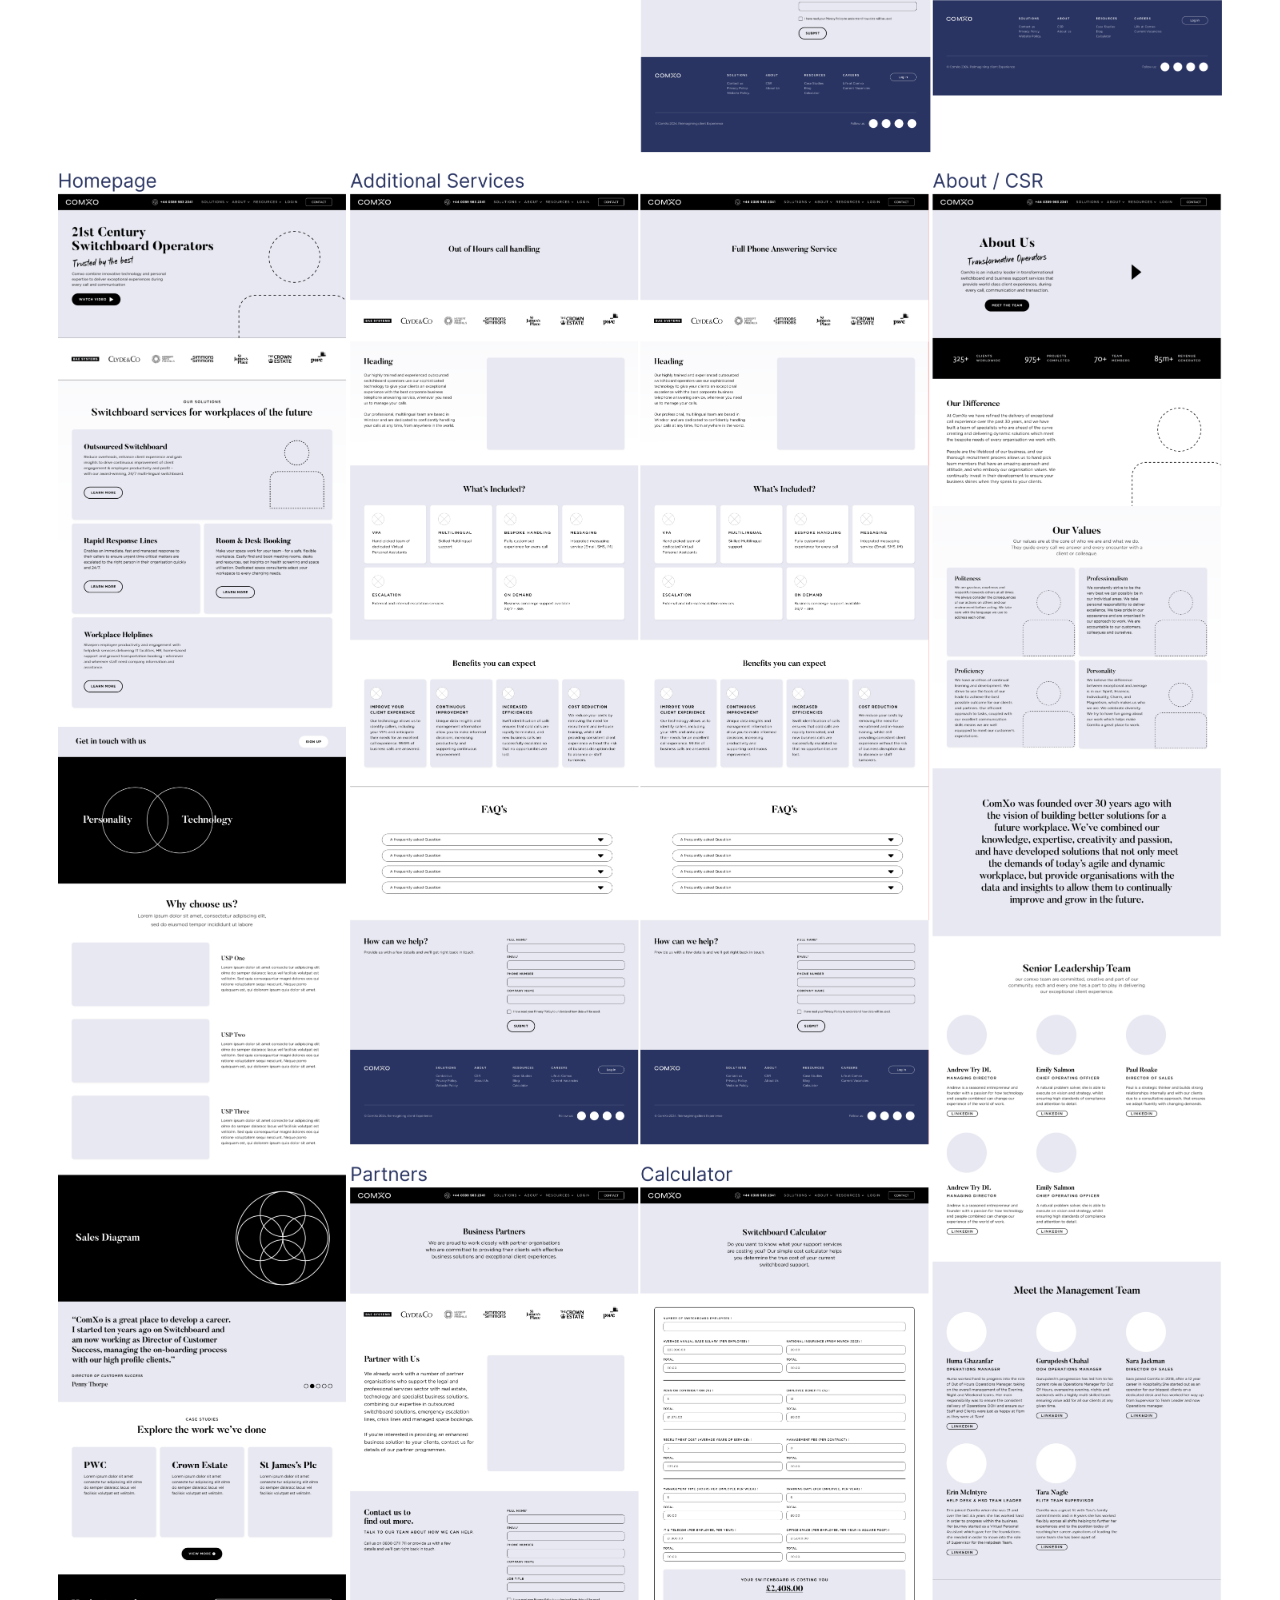
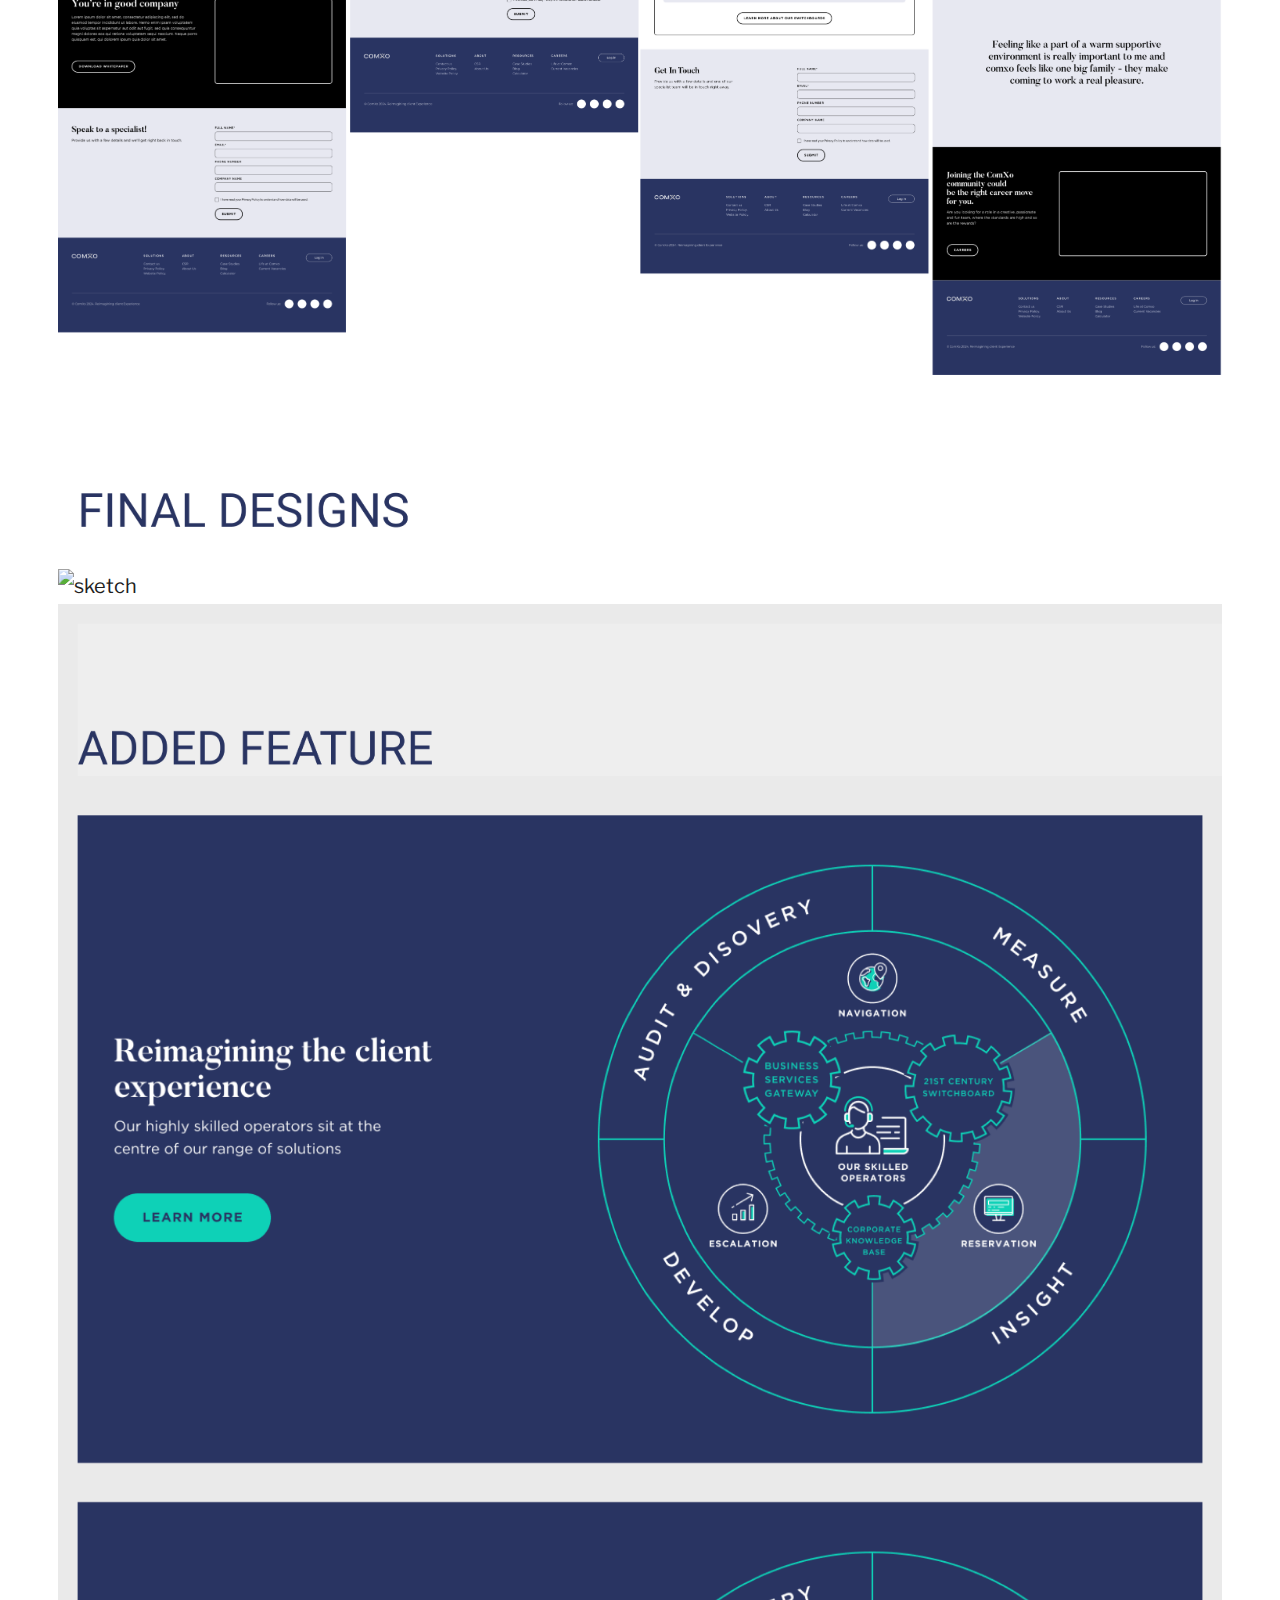
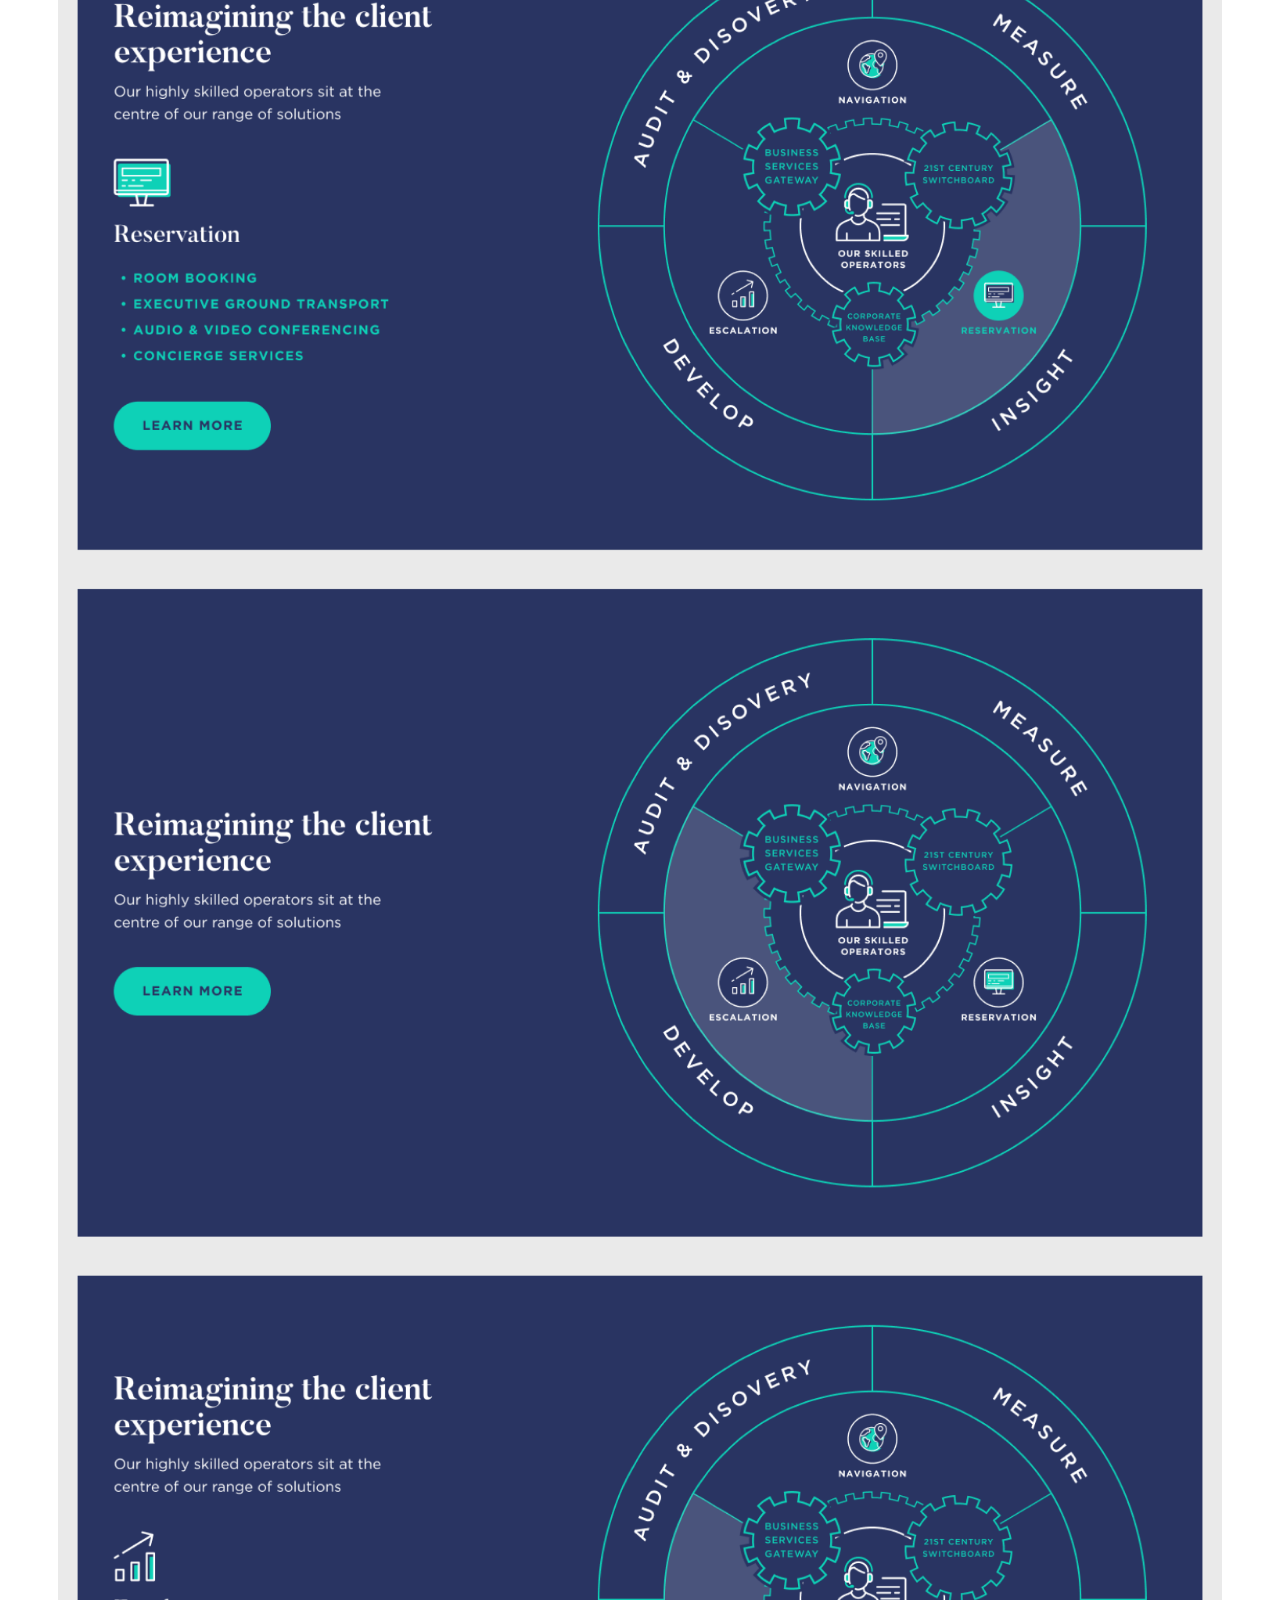
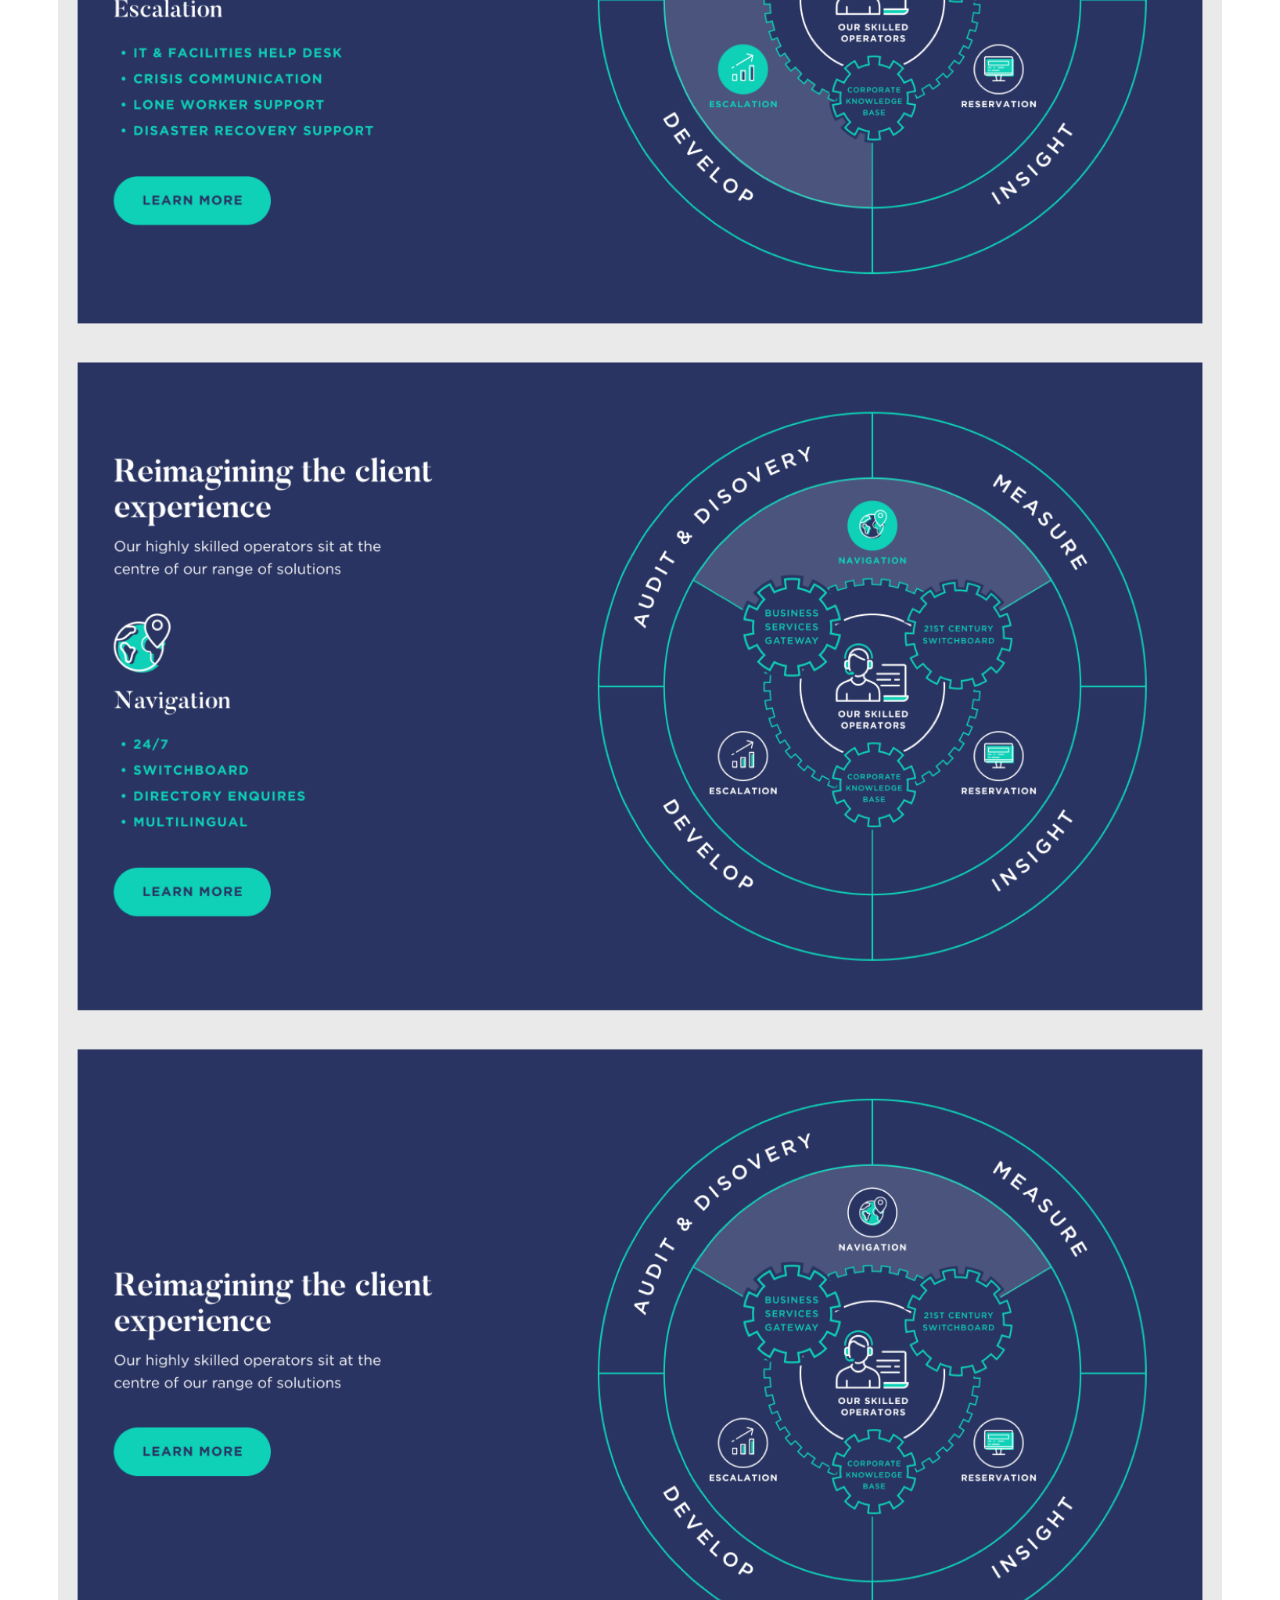
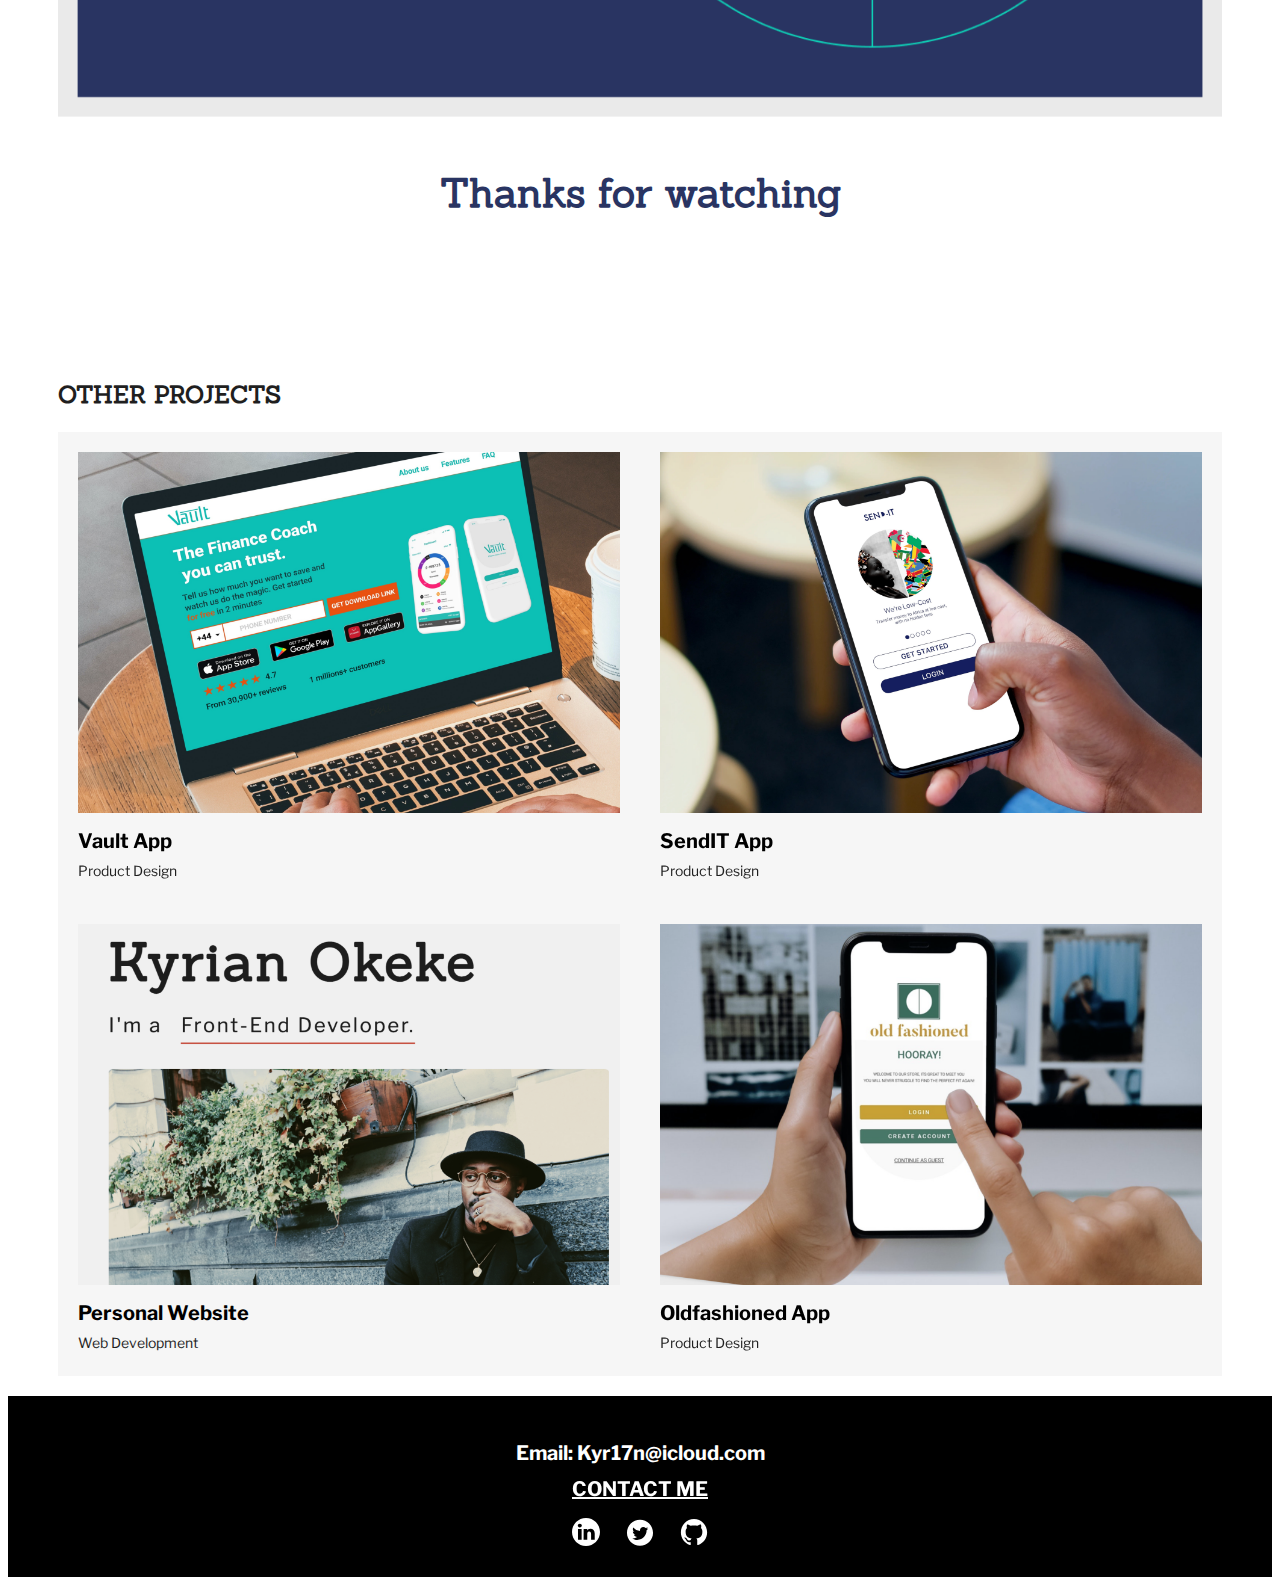
==== commit 59226634: "update" ====
--- a/comxo.html
+++ b/comxo.html
@@ -104,7 +104,7 @@
             </div>
             <h3> <a href="https://www.comxo.com">Website Url</a></h3>
 
-            <div>
+            <div class="comxo">
                 <img src="assets/img/projects/Comxo/comxo 1.png" alt=" sketch " width="100%" height="auto">
                 <img src="assets/img/projects/Comxo/comxo 2.png" alt=" sketch " width="100%" height="auto">
                 <img src="assets/img/projects/Comxo/comxo 3.png" alt=" sketch " width="100%" height="auto">
@@ -113,6 +113,7 @@
                 <img src="assets/img/projects/Comxo/Wireframe_title.png" alt=" sketch " width="100%" height="auto">
                 <img src="assets/img/projects/Comxo/wireframes.png" alt=" sketch " width="100%" height="auto">
                 <img src="assets/img/projects/Comxo/wireframe 2.png" alt=" sketch " width="100%" height="auto">
+                <img src="assets/img/projects/Comxo/design_title.png" alt=" sketch " width="100%" height="auto">
                 <img src="assets/img/projects/Comxo/FINAL DESIGNS.png" alt=" sketch " width="100%" height="auto">
                 <img src="assets/img/projects/Comxo/comxo 5.png" alt=" sketch " width="100%" height="auto">
                 <!-- <img src="assets/img/projects/Comxo/comxo 6.png" alt=" sketch " width="100%" height="auto"> -->
--- a/assets/css/style.css
+++ b/assets/css/style.css
@@ -213,7 +213,7 @@
         z-index: 999;
         /* Adjust the z-index as per your requirement */
         /* Other styles for the sticky element */
-        color: #293462;
+
     }
 
     .popup-message {
@@ -1063,6 +1063,9 @@
         padding: 20px 20px 20px 20px;
         flex-basis: 120px;
     }
+    .comxo{
+        background-color: white;
+    }
 
 }
 
@@ -1338,7 +1341,6 @@
     .project-title {
         position: sticky;
         top: 82px;
-        color: #293462;
         /* Adjust the value to be equal to the height of your page header */
         background-color: #fff;
         /* Adjust the background color if needed */
@@ -2099,5 +2101,7 @@
         color: #293462;
        
     }
-
+    .comxo{
+        background-color: white;
+    }
 }